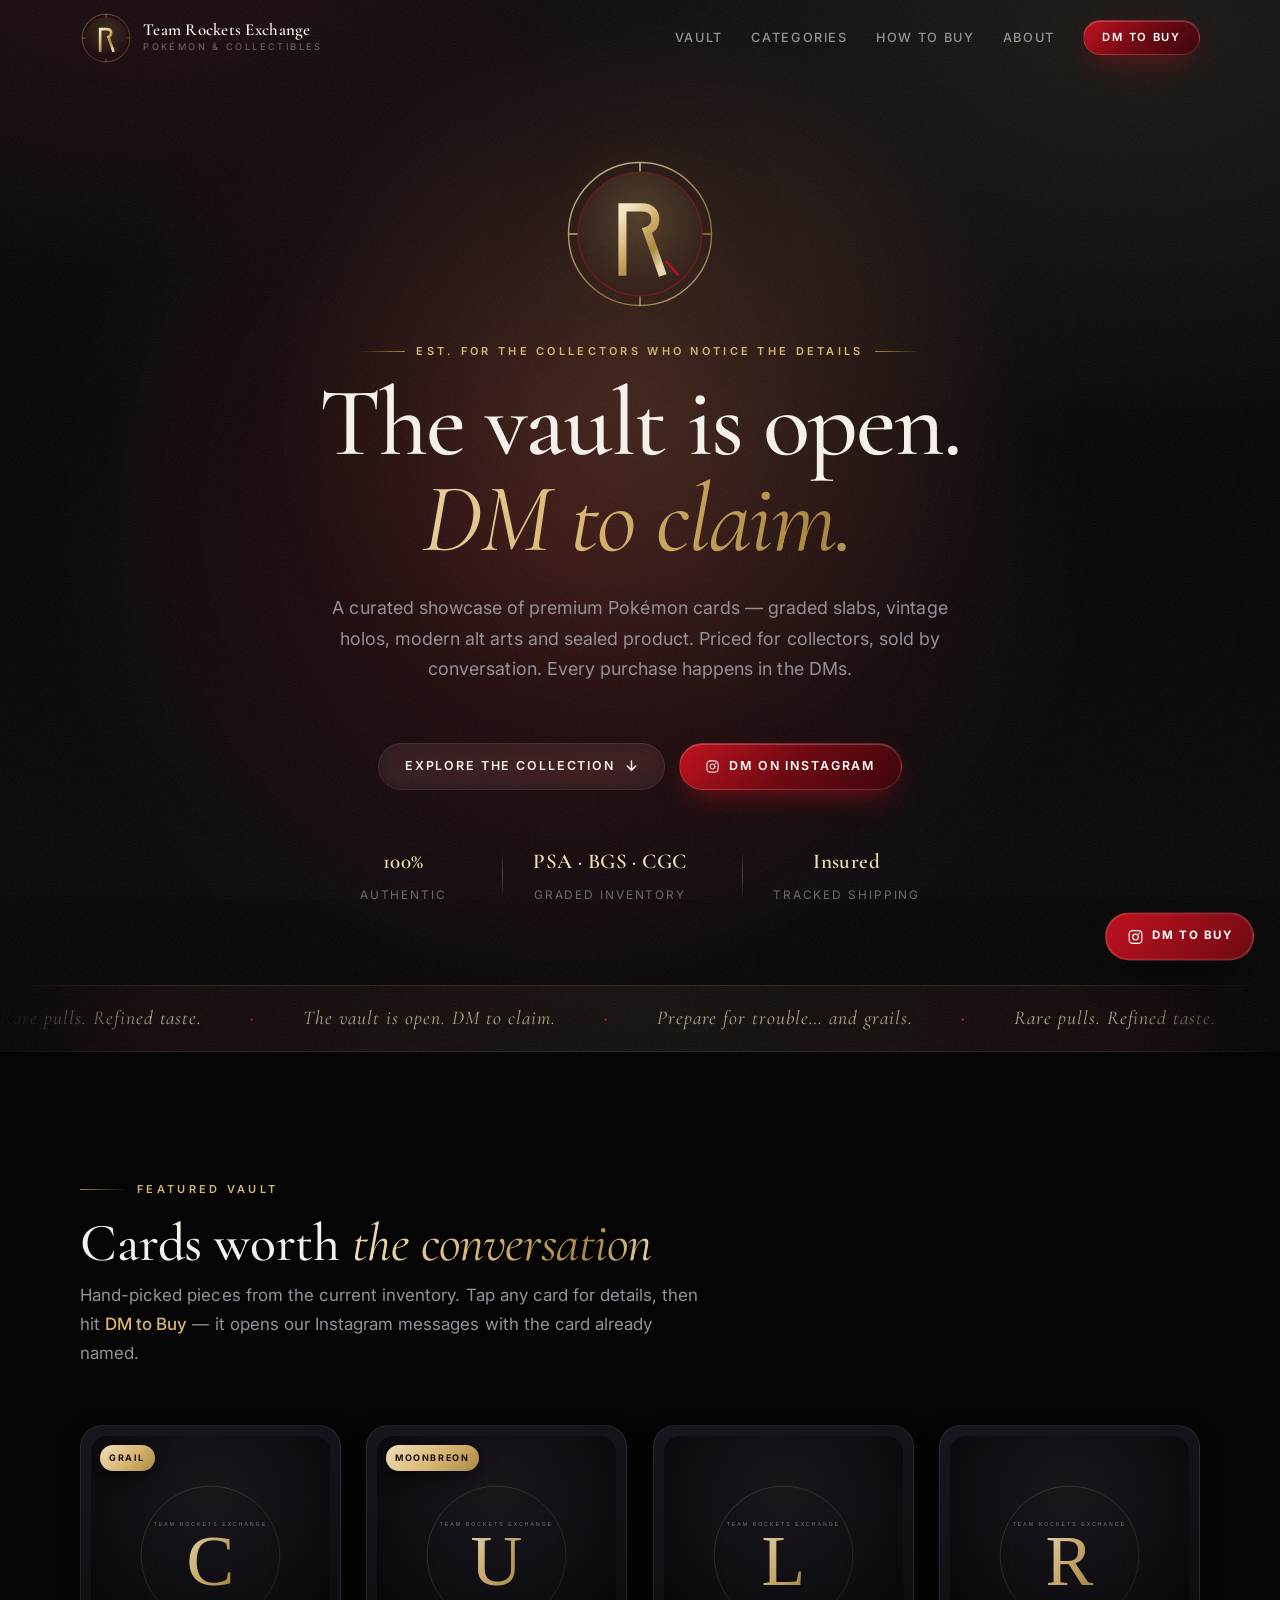
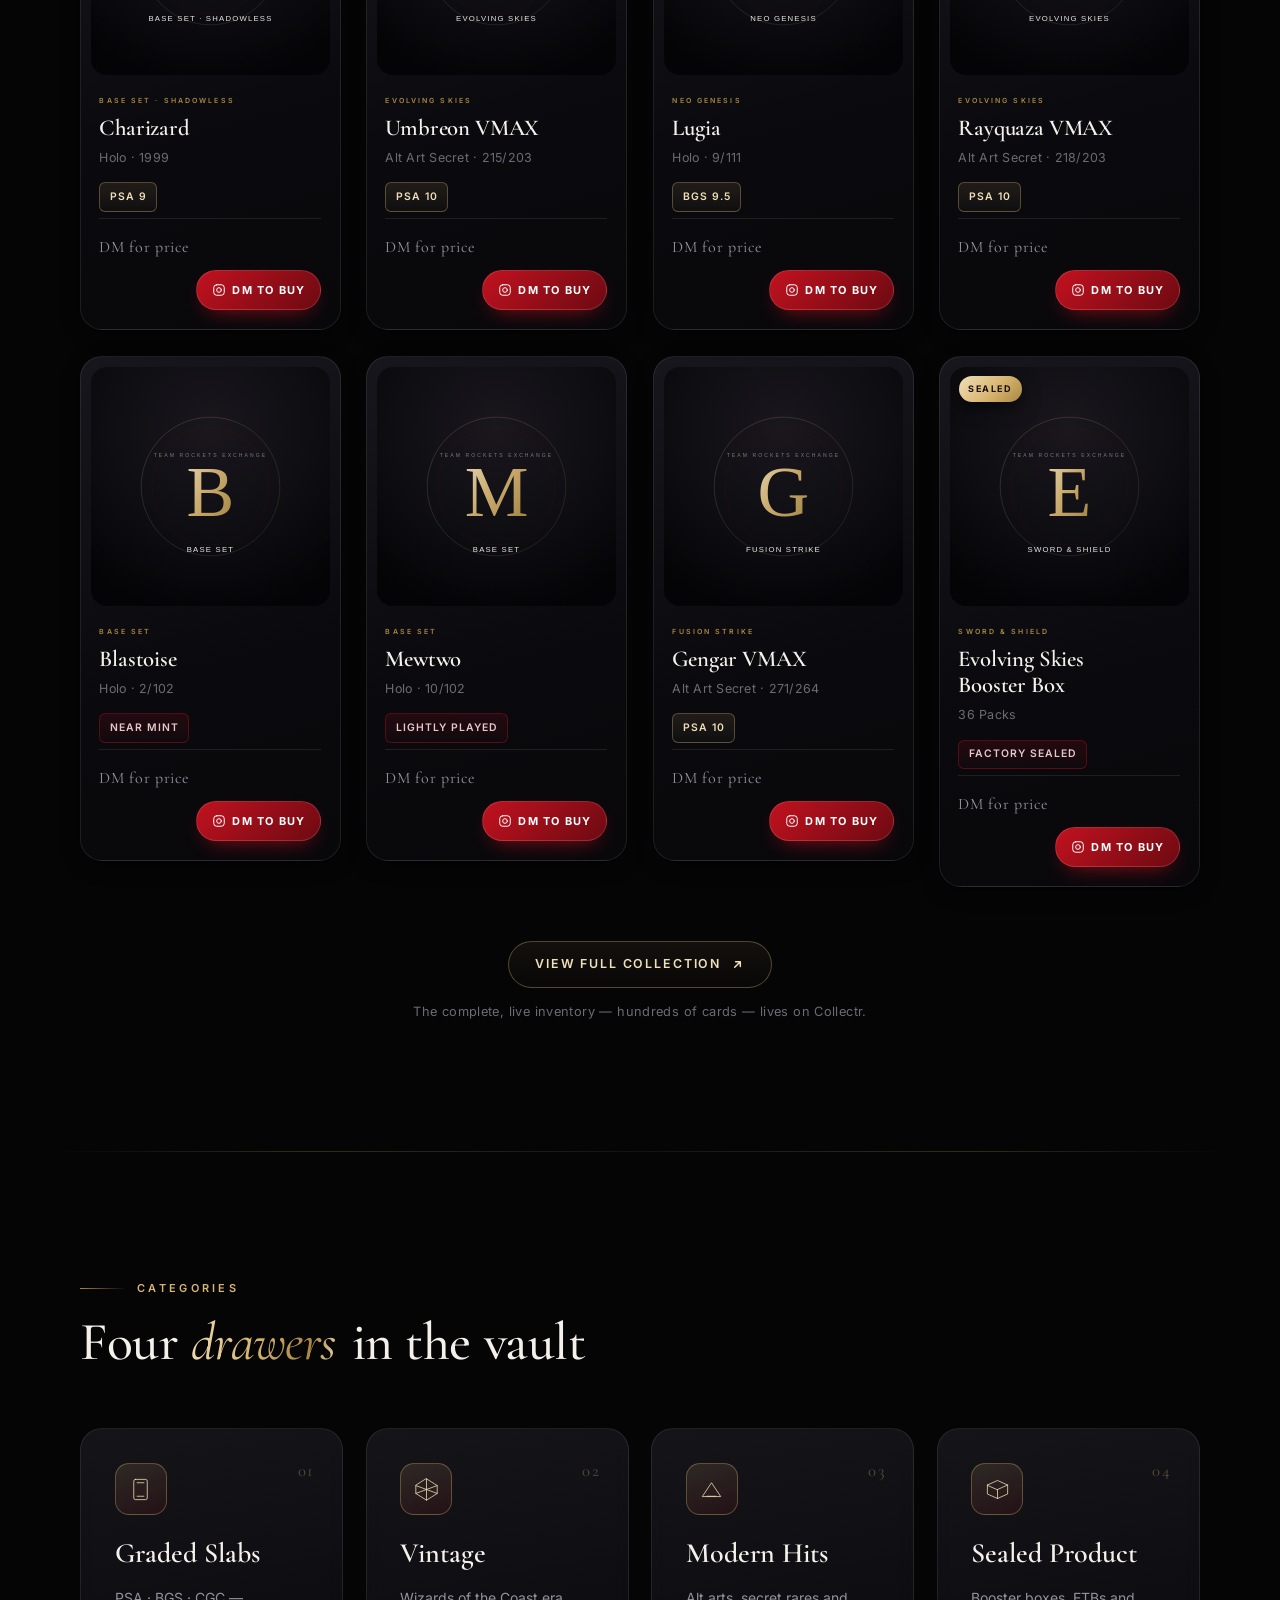
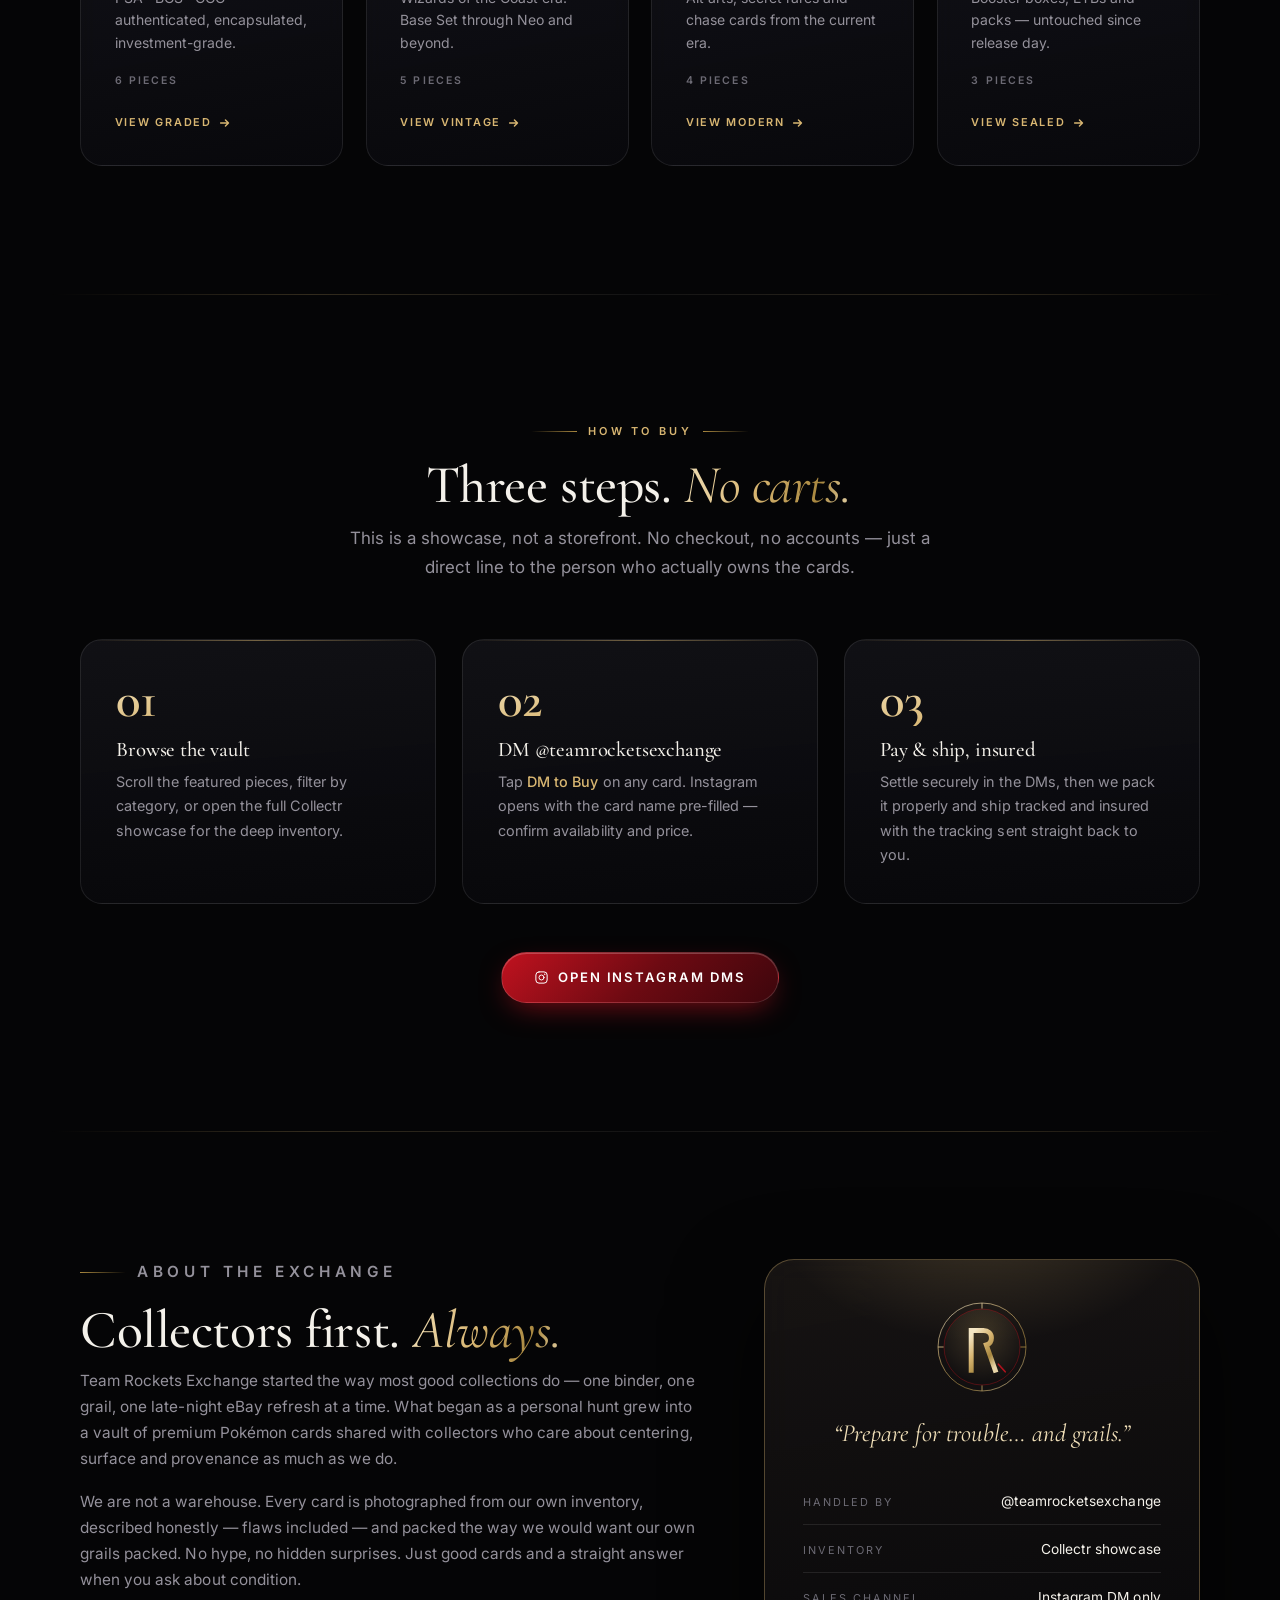
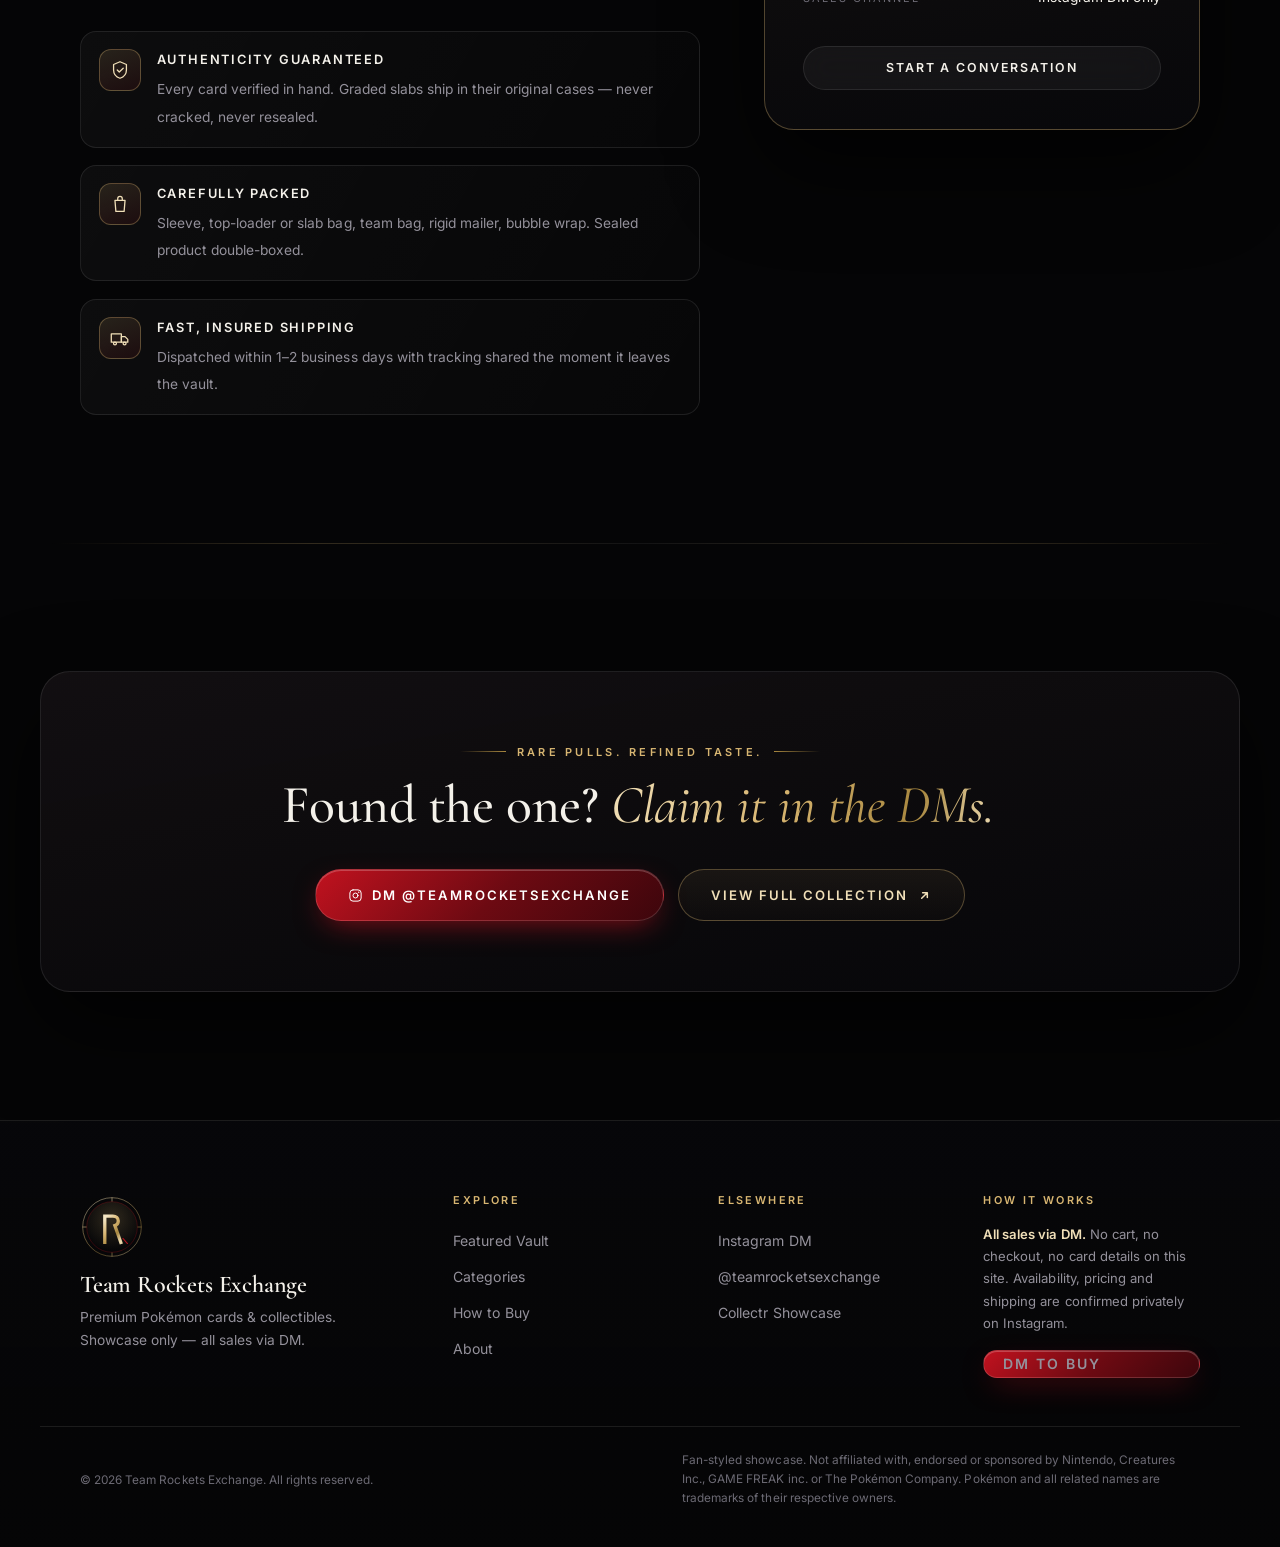
==== index.html @ 6b0faa78 "Team Rockets Exchange showcase site Modern-luxury, mobile-first showcase for a premium Pokemon card " ====
<!DOCTYPE html>
<html lang="en">
<head>
<meta charset="utf-8" />
<meta name="viewport" content="width=device-width, initial-scale=1" />
<title>Team Rockets Exchange — Rare pulls. Refined taste.</title>
<meta name="description" content="A curated vault of premium Pokémon cards and collectibles — graded slabs, vintage holos, modern alt arts and sealed product. Every purchase is made by DM on Instagram." />
<meta name="theme-color" content="#08080A" />
<meta name="color-scheme" content="dark" />

<!-- Social preview -->
<meta property="og:type" content="website" />
<meta property="og:title" content="Team Rockets Exchange — Rare pulls. Refined taste." />
<meta property="og:description" content="The vault is open. DM to claim. Premium Pokémon cards, graded slabs and sealed product." />
<meta property="og:image" content="assets/brand/monogram.svg" />
<meta name="twitter:card" content="summary_large_image" />

<link rel="icon" href="assets/brand/favicon.svg" type="image/svg+xml" />
<link rel="apple-touch-icon" href="assets/brand/monogram.svg" />

<!-- Type: Cormorant Garamond (display serif) + Inter (interface sans) -->
<link rel="preconnect" href="https://fonts.googleapis.com" />
<link rel="preconnect" href="https://fonts.gstatic.com" crossorigin />
<link rel="stylesheet" href="https://fonts.googleapis.com/css2?family=Cormorant+Garamond:ital,wght@0,400;0,500;0,600;1,400&family=Inter:wght@400;500;600&display=swap" />

<link rel="stylesheet" href="assets/css/style.css" />
</head>
<body>

<a class="skip-link" href="#vault">Skip to the collection</a>

<!-- ============================== HEADER ============================== -->
<header class="site-header" id="siteHeader" data-header>
  <div class="shell header-inner">
    <a class="brand" href="#top" aria-label="Team Rockets Exchange — home">
      <span class="brand-mark" data-monogram="52" aria-hidden="true"></span>
      <span class="brand-words">
        <span class="brand-name">Team Rockets Exchange</span>
        <span class="brand-sub">Pokémon &amp; Collectibles</span>
      </span>
    </a>

    <nav class="nav" id="primaryNav" aria-label="Primary">
      <a href="#vault">Vault</a>
      <a href="#categories">Categories</a>
      <a href="#how">How to Buy</a>
      <a href="#about">About</a>
      <a class="btn btn-primary btn-sm nav-cta" href="https://ig.me/m/teamrocketsexchange" target="_blank" rel="noopener">
        DM to Buy
      </a>
    </nav>

    <button class="nav-toggle" type="button" aria-expanded="false" aria-controls="primaryNav" aria-label="Open menu" data-nav-toggle>
      <span></span><span></span><span></span>
    </button>
  </div>
</header>

<main id="top">

  <!-- =============================== HERO =============================== -->
  <section class="hero" id="hero" aria-labelledby="heroTitle">
    <div class="hero-glow" aria-hidden="true"></div>
    <div class="hero-grain" aria-hidden="true"></div>

    <div class="shell hero-inner">
      <div class="hero-crest" data-monogram="150" data-reveal="up"></div>

      <p class="eyebrow" data-reveal="up" data-reveal-delay="60">
        <span class="eyebrow-line" aria-hidden="true"></span>
        Est. for the collectors who notice the details
        <span class="eyebrow-line" aria-hidden="true"></span>
      </p>

      <h1 class="hero-title" id="heroTitle" data-reveal="up" data-reveal-delay="120">
        The vault is open.
        <em>DM to claim.</em>
      </h1>

      <p class="hero-lede" data-reveal="up" data-reveal-delay="180">
        A curated showcase of premium Pokémon cards — graded slabs, vintage holos,
        modern alt arts and sealed product. Priced for collectors, sold by
        conversation. Every purchase happens in the DMs.
      </p>

      <div class="hero-actions" data-reveal="up" data-reveal-delay="240">
        <a class="btn btn-ghost" href="#vault">
          Explore the Collection
          <svg class="btn-ico" viewBox="0 0 16 16" aria-hidden="true"><path d="M8 2v10M3.5 7.5 8 12l4.5-4.5"/></svg>
        </a>
        <a class="btn btn-primary" href="https://ig.me/m/teamrocketsexchange" target="_blank" rel="noopener">
          <svg class="btn-ico" viewBox="0 0 24 24" aria-hidden="true"><rect x="3" y="3" width="18" height="18" rx="5"/><circle cx="12" cy="12" r="4"/><circle cx="17.2" cy="6.8" r="1.1" fill="currentColor" stroke="none"/></svg>
          DM on Instagram
        </a>
      </div>

      <ul class="hero-proof" data-reveal="up" data-reveal-delay="300">
        <li><strong>100%</strong> Authentic</li>
        <li><strong>PSA · BGS · CGC</strong> Graded inventory</li>
        <li><strong>Insured</strong> Tracked shipping</li>
      </ul>
    </div>

    <div class="hero-marquee" aria-hidden="true">
      <div class="marquee-track">
        <span>Rare pulls. Refined taste.</span><span class="dot">◆</span>
        <span>The vault is open. DM to claim.</span><span class="dot">◆</span>
        <span>Prepare for trouble… and grails.</span><span class="dot">◆</span>
        <span>Rare pulls. Refined taste.</span><span class="dot">◆</span>
        <span>The vault is open. DM to claim.</span><span class="dot">◆</span>
        <span>Prepare for trouble… and grails.</span><span class="dot">◆</span>
      </div>
    </div>
  </section>

  <!-- ============================ FEATURED VAULT ======================== -->
  <section class="section vault" id="vault" aria-labelledby="vaultTitle">
    <div class="shell">
      <header class="section-head" data-reveal="up">
        <p class="eyebrow"><span class="eyebrow-line" aria-hidden="true"></span>Featured Vault</p>
        <h2 class="section-title" id="vaultTitle">Cards worth <em>the conversation</em></h2>
        <p class="section-lede">
          Hand-picked pieces from the current inventory. Tap any card for details,
          then hit <span class="ink-gold">DM to Buy</span> — it opens our Instagram
          messages with the card already named.
        </p>
      </header>

      <!-- Category plate — only visible while filtering -->
      <div class="filter-bar" data-filter-bar hidden>
        <span class="filter-label">Showing</span>
        <strong class="filter-name" data-filter-name>All</strong>
        <button class="filter-clear" type="button" data-filter-clear>
          Show everything
          <svg viewBox="0 0 16 16" aria-hidden="true"><path d="M4 4l8 8M12 4l-8 8"/></svg>
        </button>
      </div>

      <div class="card-grid" data-grid aria-live="polite"></div>
      <p class="empty-note" data-empty hidden>Nothing in this drawer just yet — DM us, we may have it behind the counter.</p>

      <div class="vault-footer" data-reveal="up">
        <a class="btn btn-outline" href="https://app.getcollectr.com/showcase/profile/@teamrocketsexchange" target="_blank" rel="noopener">
          View Full Collection
          <svg class="btn-ico" viewBox="0 0 16 16" aria-hidden="true"><path d="M5 11 11 5M6 5h5v5"/></svg>
        </a>
        <p class="vault-footer-note">The complete, live inventory — hundreds of cards — lives on Collectr.</p>
      </div>
    </div>
  </section>

  <!-- ============================= CATEGORIES =========================== -->
  <section class="section categories" id="categories" aria-labelledby="catTitle">
    <div class="shell">
      <header class="section-head" data-reveal="up">
        <p class="eyebrow"><span class="eyebrow-line" aria-hidden="true"></span>Categories</p>
        <h2 class="section-title" id="catTitle">Four <em>drawers</em> in the vault</h2>
      </header>

      <div class="cat-grid">
        <button class="cat-card" type="button" data-category="graded" data-reveal="up">
          <span class="cat-index">01</span>
          <span class="cat-icon" aria-hidden="true">
            <svg viewBox="0 0 48 48"><rect x="12" y="6" width="24" height="36" rx="3"/><path d="M18 12h12M18 36h12"/></svg>
          </span>
          <span class="cat-name">Graded Slabs</span>
          <span class="cat-blurb">PSA · BGS · CGC — authenticated, encapsulated, investment-grade.</span>
          <span class="cat-count" data-count="graded"></span>
          <span class="cat-link">View graded <svg viewBox="0 0 16 16" aria-hidden="true"><path d="M3 8h9M8.5 4.5 12 8l-3.5 3.5"/></svg></span>
        </button>

        <button class="cat-card" type="button" data-category="vintage" data-reveal="up" data-reveal-delay="80">
          <span class="cat-index">02</span>
          <span class="cat-icon" aria-hidden="true">
            <svg viewBox="0 0 48 48"><path d="M24 5 43 17v14L24 43 5 31V17z"/><path d="M24 5v38M5 17l38 14M43 17 5 31"/></svg>
          </span>
          <span class="cat-name">Vintage</span>
          <span class="cat-blurb">Wizards of the Coast era. Base Set through Neo and beyond.</span>
          <span class="cat-count" data-count="vintage"></span>
          <span class="cat-link">View vintage <svg viewBox="0 0 16 16" aria-hidden="true"><path d="M3 8h9M8.5 4.5 12 8l-3.5 3.5"/></svg></span>
        </button>

        <button class="cat-card" type="button" data-category="modern" data-reveal="up" data-reveal-delay="160">
          <span class="cat-index">03</span>
          <span class="cat-icon" aria-hidden="true">
            <svg viewBox="0 0 48 48"><path d="M8 36 24 12l16 24z"/><path d="M16 36h16"/></svg>
          </span>
          <span class="cat-name">Modern Hits</span>
          <span class="cat-blurb">Alt arts, secret rares and chase cards from the current era.</span>
          <span class="cat-count" data-count="modern"></span>
          <span class="cat-link">View modern <svg viewBox="0 0 16 16" aria-hidden="true"><path d="M3 8h9M8.5 4.5 12 8l-3.5 3.5"/></svg></span>
        </button>

        <button class="cat-card" type="button" data-category="sealed" data-reveal="up" data-reveal-delay="240">
          <span class="cat-index">04</span>
          <span class="cat-icon" aria-hidden="true">
            <svg viewBox="0 0 48 48"><path d="M6 16 24 8l18 8-18 8z"/><path d="M6 16v16l18 8 18-8V16"/><path d="M24 24v16"/></svg>
          </span>
          <span class="cat-name">Sealed Product</span>
          <span class="cat-blurb">Booster boxes, ETBs and packs — untouched since release day.</span>
          <span class="cat-count" data-count="sealed"></span>
          <span class="cat-link">View sealed <svg viewBox="0 0 16 16" aria-hidden="true"><path d="M3 8h9M8.5 4.5 12 8l-3.5 3.5"/></svg></span>
        </button>
      </div>
    </div>
  </section>

  <!-- ============================= HOW TO BUY =========================== -->
  <section class="section how" id="how" aria-labelledby="howTitle">
    <div class="shell">
      <header class="section-head center" data-reveal="up">
        <p class="eyebrow eyebrow-center"><span class="eyebrow-line" aria-hidden="true"></span>How to Buy<span class="eyebrow-line" aria-hidden="true"></span></p>
        <h2 class="section-title" id="howTitle">Three steps. <em>No carts.</em></h2>
        <p class="section-lede">
          This is a showcase, not a storefront. No checkout, no accounts — just a
          direct line to the person who actually owns the cards.
        </p>
      </header>

      <ol class="steps">
        <li class="step" data-reveal="up">
          <span class="step-num">01</span>
          <h3 class="step-title">Browse the vault</h3>
          <p>Scroll the featured pieces, filter by category, or open the full Collectr showcase for the deep inventory.</p>
        </li>
        <li class="step" data-reveal="up" data-reveal-delay="100">
          <span class="step-num">02</span>
          <h3 class="step-title">DM @teamrocketsexchange</h3>
          <p>Tap <span class="ink-gold">DM to Buy</span> on any card. Instagram opens with the card name pre-filled — confirm availability and price.</p>
        </li>
        <li class="step" data-reveal="up" data-reveal-delay="200">
          <span class="step-num">03</span>
          <h3 class="step-title">Pay &amp; ship, insured</h3>
          <p>Settle securely in the DMs, then we pack it properly and ship tracked and insured with the tracking sent straight back to you.</p>
        </li>
      </ol>

      <div class="how-cta" data-reveal="up">
        <a class="btn btn-primary btn-lg" href="https://ig.me/m/teamrocketsexchange" target="_blank" rel="noopener">
          <svg class="btn-ico" viewBox="0 0 24 24" aria-hidden="true"><rect x="3" y="3" width="18" height="18" rx="5"/><circle cx="12" cy="12" r="4"/><circle cx="17.2" cy="6.8" r="1.1" fill="currentColor" stroke="none"/></svg>
          Open Instagram DMs
        </a>
      </div>
    </div>
  </section>

  <!-- =============================== ABOUT ============================== -->
  <section class="section about" id="about" aria-labelledby="aboutTitle">
    <div class="shell about-inner">
      <div class="about-copy" data-reveal="up">
        <p class="eyebrow"><span class="eyebrow-line" aria-hidden="true"></span>About the Exchange</p>
        <h2 class="section-title" id="aboutTitle">Collectors first. <em>Always.</em></h2>
        <p>
          Team Rockets Exchange started the way most good collections do — one
          binder, one grail, one late-night eBay refresh at a time. What began as a
          personal hunt grew into a vault of premium Pokémon cards shared with
          collectors who care about centering, surface and provenance as much as we do.
        </p>
        <p>
          We are not a warehouse. Every card is photographed from our own inventory,
          described honestly — flaws included — and packed the way we would want our
          own grails packed. No hype, no hidden surprises. Just good cards and a
          straight answer when you ask about condition.
        </p>

        <ul class="trust">
          <li>
            <span class="trust-ico" aria-hidden="true"><svg viewBox="0 0 24 24"><path d="M12 3l7 3v6c0 4.2-2.9 7.6-7 9-4.1-1.4-7-4.8-7-9V6z"/><path d="m9 12 2.2 2.2L15.5 10"/></svg></span>
            <div><strong>Authenticity guaranteed</strong><span>Every card verified in hand. Graded slabs ship in their original cases — never cracked, never resealed.</span></div>
          </li>
          <li>
            <span class="trust-ico" aria-hidden="true"><svg viewBox="0 0 24 24"><path d="M6.5 8h11l-1 12h-9z"/><path d="M9.5 8V6.2A2.5 2.5 0 0 1 12 3.7a2.5 2.5 0 0 1 2.5 2.5V8"/></svg></span>
            <div><strong>Carefully packed</strong><span>Sleeve, top-loader or slab bag, team bag, rigid mailer, bubble wrap. Sealed product double-boxed.</span></div>
          </li>
          <li>
            <span class="trust-ico" aria-hidden="true"><svg viewBox="0 0 24 24"><path d="M2.5 7.5h11v9h-11z"/><path d="M13.5 10.5h4l3 3v3h-7z"/><circle cx="6.5" cy="18" r="1.6"/><circle cx="17" cy="18" r="1.6"/></svg></span>
            <div><strong>Fast, insured shipping</strong><span>Dispatched within 1–2 business days with tracking shared the moment it leaves the vault.</span></div>
          </li>
        </ul>
      </div>

      <aside class="about-panel" data-reveal="up" data-reveal-delay="120">
        <div class="panel-glow" aria-hidden="true"></div>
        <div class="panel-mark" data-monogram="96" aria-hidden="true"></div>
        <p class="panel-quote">“Prepare for trouble… and grails.”</p>
        <dl class="panel-stats">
          <div><dt>Handled by</dt><dd>@teamrocketsexchange</dd></div>
          <div><dt>Inventory</dt><dd>Collectr showcase</dd></div>
          <div><dt>Sales channel</dt><dd>Instagram DM only</dd></div>
        </dl>
        <a class="btn btn-ghost btn-block" href="https://ig.me/m/teamrocketsexchange" target="_blank" rel="noopener">Start a conversation</a>
      </aside>
    </div>
  </section>

  <!-- ============================== CLOSING ============================= -->
  <section class="section closing" aria-labelledby="closingTitle">
    <div class="shell closing-inner" data-reveal="up">
      <div class="closing-glow" aria-hidden="true"></div>
      <p class="eyebrow eyebrow-center"><span class="eyebrow-line" aria-hidden="true"></span>Rare pulls. Refined taste.<span class="eyebrow-line" aria-hidden="true"></span></p>
      <h2 class="section-title" id="closingTitle">Found the one? <em>Claim it in the DMs.</em></h2>
      <div class="closing-actions">
        <a class="btn btn-primary btn-lg" href="https://ig.me/m/teamrocketsexchange" target="_blank" rel="noopener">
          <svg class="btn-ico" viewBox="0 0 24 24" aria-hidden="true"><rect x="3" y="3" width="18" height="18" rx="5"/><circle cx="12" cy="12" r="4"/><circle cx="17.2" cy="6.8" r="1.1" fill="currentColor" stroke="none"/></svg>
          DM @teamrocketsexchange
        </a>
        <a class="btn btn-outline btn-lg" href="https://app.getcollectr.com/showcase/profile/@teamrocketsexchange" target="_blank" rel="noopener">
          View Full Collection
          <svg class="btn-ico" viewBox="0 0 16 16" aria-hidden="true"><path d="M5 11 11 5M6 5h5v5"/></svg>
        </a>
      </div>
    </div>
  </section>

</main>

<!-- =============================== FOOTER ============================== -->
<footer class="site-footer" aria-labelledby="footerTitle">
  <div class="shell footer-inner">
    <div class="footer-brand">
      <span class="brand-mark" data-monogram="64" aria-hidden="true"></span>
      <h2 class="footer-title" id="footerTitle">Team Rockets Exchange</h2>
      <p class="footer-tag">Premium Pokémon cards &amp; collectibles.<br />Showcase only — all sales via DM.</p>
    </div>

    <nav class="footer-col" aria-label="Explore">
      <h3>Explore</h3>
      <a href="#vault">Featured Vault</a>
      <a href="#categories">Categories</a>
      <a href="#how">How to Buy</a>
      <a href="#about">About</a>
    </nav>

    <nav class="footer-col" aria-label="Elsewhere">
      <h3>Elsewhere</h3>
      <a href="https://ig.me/m/teamrocketsexchange" target="_blank" rel="noopener">Instagram DM</a>
      <a href="https://www.instagram.com/teamrocketsexchange/" target="_blank" rel="noopener">@teamrocketsexchange</a>
      <a href="https://app.getcollectr.com/showcase/profile/@teamrocketsexchange" target="_blank" rel="noopener">Collectr Showcase</a>
    </nav>

    <div class="footer-col footer-pay">
      <h3>How it works</h3>
      <p><strong>All sales via DM.</strong> No cart, no checkout, no card details on this site. Availability, pricing and shipping are confirmed privately on Instagram.</p>
      <a class="btn btn-primary btn-sm" href="https://ig.me/m/teamrocketsexchange" target="_blank" rel="noopener">DM to Buy</a>
    </div>
  </div>

  <div class="shell footer-bottom">
    <p>© <span data-year>2025</span> Team Rockets Exchange. All rights reserved.</p>
    <p class="disclaimer">
      Fan-styled showcase. Not affiliated with, endorsed or sponsored by Nintendo,
      Creatures Inc., GAME FREAK inc. or The Pokémon Company. Pokémon and all
      related names are trademarks of their respective owners.
    </p>
  </div>
</footer>

<!-- Floating DM button (mobile-first convenience) -->
<a class="fab" href="https://ig.me/m/teamrocketsexchange" target="_blank" rel="noopener" aria-label="DM Team Rockets Exchange on Instagram">
  <svg viewBox="0 0 24 24" aria-hidden="true"><rect x="3" y="3" width="18" height="18" rx="5"/><circle cx="12" cy="12" r="4"/><circle cx="17.2" cy="6.8" r="1.1" fill="currentColor" stroke="none"/></svg>
  <span>DM to Buy</span>
</a>

<!-- ============================ CARD LIGHTBOX ========================= -->
<div class="lightbox" data-lightbox hidden>
  <div class="lightbox-scrim" data-lightbox-close tabindex="-1"></div>
  <div class="lightbox-panel" role="dialog" aria-modal="true" aria-labelledby="lbName">
    <button class="lightbox-close" type="button" data-lightbox-close aria-label="Close">
      <svg viewBox="0 0 16 16" aria-hidden="true"><path d="M4 4l8 8M12 4l-8 8"/></svg>
    </button>
    <div class="lightbox-media">
      <div class="card-frame" data-lb-frame>
        <img data-lb-img alt="" width="900" height="900" />
        <span class="holo" aria-hidden="true"></span>
        <span class="spot" aria-hidden="true"></span>
        <span class="badge" data-lb-badge hidden></span>
        <span class="sold-sash" data-lb-sold hidden>Sold</span>
      </div>
    </div>
    <div class="lightbox-body">
      <p class="card-set" data-lb-set></p>
      <h3 class="lightbox-name" id="lbName" data-lb-name></h3>
      <p class="card-meta" data-lb-meta></p>
      <dl class="lightbox-specs">
        <div data-lb-grade-row hidden><dt>Grade</dt><dd data-lb-grade></dd></div>
        <div data-lb-cond-row hidden><dt>Condition</dt><dd data-lb-cond></dd></div>
        <div><dt>Availability</dt><dd data-lb-avail></dd></div>
        <div><dt>Price</dt><dd class="ink-gold" data-lb-price></dd></div>
      </dl>
      <div class="lightbox-actions">
        <a class="btn btn-primary btn-block" data-lb-dm href="https://ig.me/m/teamrocketsexchange" target="_blank" rel="noopener">
          <svg class="btn-ico" viewBox="0 0 24 24" aria-hidden="true"><rect x="3" y="3" width="18" height="18" rx="5"/><circle cx="12" cy="12" r="4"/><circle cx="17.2" cy="6.8" r="1.1" fill="currentColor" stroke="none"/></svg>
          DM to Buy
        </a>
        <a class="btn btn-ghost btn-block" href="https://app.getcollectr.com/showcase/profile/@teamrocketsexchange" target="_blank" rel="noopener">See it on Collectr</a>
      </div>
      <p class="lightbox-note">Questions about condition, centering or extra photos? Ask in the DM — we answer with real photos.</p>
    </div>
  </div>
</div>

<script src="data/products.js"></script>
<script src="data/photo-manifest.js"></script>
<script src="assets/js/main.js" defer></script>
</body>
</html>
---- assets/css/style.css ----
/* ============================================================================
   TEAM ROCKETS EXCHANGE — modern luxury theme
   ----------------------------------------------------------------------------
   1. Tokens        5. Hero          9.  How to Buy
   2. Base / reset  6. Buttons       10. About
   3. Layout        7. Featured Vault 11. Closing / Footer
   4. Header / Nav  8. Categories    12. Lightbox / FAB / Motion
   ========================================================================== */

/* ------------------------------- 1. TOKENS ------------------------------ */
:root {
  /* Surfaces */
  --black:        #050506;
  --ink:          #08080a;
  --charcoal:     #0e0e12;
  --charcoal-2:   #14141a;
  --charcoal-3:   #1b1b22;

  /* Accents */
  --crimson:      #c1121f;
  --crimson-lit:  #e01b2b;
  --crimson-deep: #6d0a12;
  --gold:         #d8b672;
  --champagne:    #f0dfb8;
  --gold-deep:    #a8873f;

  /* Type */
  --cream:        #f4f1ea;
  --text:         #d9d6cf;
  --muted:        #94919b;
  --faint:        #6c6a74;

  --line:         rgba(255, 255, 255, .09);
  --line-gold:    rgba(216, 182, 114, .34);
  --line-crimson: rgba(193, 18, 31, .38);

  /* Glass */
  --glass:        rgba(20, 20, 26, .58);
  --glass-2:      rgba(255, 255, 255, .045);

  /* Shadows */
  --sh-sm:  0 1px 2px rgba(0,0,0,.5), 0 6px 18px rgba(0,0,0,.35);
  --sh-md:  0 18px 44px rgba(0,0,0,.55);
  --sh-lg:  0 36px 90px rgba(0,0,0,.7);
  --sh-gold:0 26px 70px -28px rgba(216,182,114,.55);
  --sh-red: 0 26px 70px -30px rgba(193,18,31,.6);

  /* Type */
  --display: "Cormorant Garamond", "Playfair Display", "Didot", "Times New Roman", serif;
  --sans: "Inter", "Manrope", -apple-system, BlinkMacSystemFont, "Segoe UI", Roboto, Helvetica, Arial, sans-serif;

  /* Rhythm */
  --shell: 1200px;
  --gutter: clamp(1.15rem, 4vw, 2.5rem);
  --section-y: clamp(4.5rem, 10vw, 8.5rem);
  --r-sm: 10px;
  --r-md: 16px;
  --r-lg: 22px;
  --r-xl: 30px;

  --ease: cubic-bezier(.22, .61, .36, 1);
  --ease-out: cubic-bezier(.16, 1, .3, 1);
  --header-h: 76px;
}

/* ----------------------------- 2. BASE / RESET -------------------------- */
*, *::before, *::after { box-sizing: border-box; }

html {
  -webkit-text-size-adjust: 100%;
  scroll-behavior: smooth;
  scroll-padding-top: calc(var(--header-h) + 14px);
}

body {
  margin: 0;
  background: var(--black);
  color: var(--text);
  font-family: var(--sans);
  font-size: 1rem;
  line-height: 1.7;
  font-weight: 400;
  letter-spacing: .002em;
  -webkit-font-smoothing: antialiased;
  text-rendering: optimizeLegibility;
  overflow-x: hidden;
}

/* Ambient depth: two faint auras so the black never reads flat */
body::before {
  content: "";
  position: fixed;
  inset: 0;
  z-index: -1;
  pointer-events: none;
  background:
    radial-gradient(760px 520px at 12% -6%, rgba(193,18,31,.13), transparent 62%),
    radial-gradient(920px 620px at 88% 4%, rgba(216,182,114,.085), transparent 66%),
    linear-gradient(180deg, #08080a 0%, #050506 46%, #070709 100%);
}

img { max-width: 100%; display: block; }
svg { display: block; }

h1, h2, h3, h4 {
  font-family: var(--display);
  font-weight: 500;
  color: var(--cream);
  line-height: 1.08;
  letter-spacing: -.008em;
  margin: 0;
  text-wrap: balance;
}

h1 em, h2 em, h3 em, .section-title em, .hero-title em {
  font-style: italic;
  font-weight: 400;
  background: linear-gradient(103deg, var(--champagne) 0%, var(--gold) 42%, var(--gold-deep) 78%, var(--champagne) 100%);
  -webkit-background-clip: text;
  background-clip: text;
  color: transparent;
  padding-inline-end: .06em;
}

p { margin: 0 0 1.05em; }
p:last-child { margin-bottom: 0; }

a { color: inherit; text-decoration: none; }

button { font: inherit; color: inherit; background: none; border: 0; cursor: pointer; }

::selection { background: rgba(193,18,31,.75); color: #fff; }

:focus-visible {
  outline: 2px solid var(--gold);
  outline-offset: 3px;
  border-radius: 4px;
}

.skip-link {
  position: absolute;
  left: 50%; top: -100px;
  transform: translateX(-50%);
  z-index: 200;
  padding: .8rem 1.3rem;
  background: var(--crimson);
  color: #fff;
  border-radius: 0 0 var(--r-sm) var(--r-sm);
  font-size: .85rem;
  letter-spacing: .06em;
  text-transform: uppercase;
  transition: top .25s var(--ease);
}
.skip-link:focus { top: 0; }

.ink-gold { color: var(--gold); font-weight: 500; }
.sr-only {
  position: absolute; width: 1px; height: 1px; padding: 0; margin: -1px;
  overflow: hidden; clip: rect(0 0 0 0); white-space: nowrap; border: 0;
}

/* ------------------------------- 3. LAYOUT ------------------------------ */
.shell {
  width: 100%;
  max-width: var(--shell);
  margin-inline: auto;
  padding-inline: var(--gutter);
}

.section {
  position: relative;
  padding-block: var(--section-y);
}

.section + .section::before {
  content: "";
  position: absolute;
  top: 0; left: 50%;
  transform: translateX(-50%);
  width: min(100%, 1180px);
  height: 1px;
  background: linear-gradient(90deg, transparent, rgba(216,182,114,.22) 22%, rgba(255,255,255,.06) 50%, rgba(216,182,114,.22) 78%, transparent);
}

.section-head {
  max-width: 62ch;
  margin-bottom: clamp(2.2rem, 5vw, 3.6rem);
}
.section-head.center {
  margin-inline: auto;
  text-align: center;
}

.section-title {
  font-size: clamp(2rem, 5.2vw, 3.35rem);
  margin-bottom: .6rem;
}

.section-lede {
  color: var(--muted);
  font-size: clamp(.96rem, 1.4vw, 1.06rem);
  max-width: 58ch;
}
.section-head.center .section-lede { margin-inline: auto; }

/* Eyebrow / kicker */
.eyebrow {
  display: flex;
  align-items: center;
  gap: .7rem;
  margin: 0 0 .95rem;
  font-size: .685rem;
  font-weight: 600;
  letter-spacing: .3em;
  text-transform: uppercase;
  color: var(--gold);
}
.eyebrow-center { justify-content: center; }
.eyebrow-line {
  flex: 0 0 auto;
  width: clamp(18px, 4vw, 46px);
  height: 1px;
  background: linear-gradient(90deg, transparent, var(--gold-deep));
}
.eyebrow-line:last-child { background: linear-gradient(90deg, var(--gold-deep), transparent); }

/* --------------------------- 4. HEADER / NAV ---------------------------- */
.site-header {
  position: fixed;
  inset: 0 0 auto;
  z-index: 100;
  height: var(--header-h);
  display: flex;
  align-items: center;
  transition: background .4s var(--ease), backdrop-filter .4s var(--ease), border-color .4s var(--ease), height .4s var(--ease);
  border-bottom: 1px solid transparent;
}
.site-header.is-stuck {
  height: 64px;
  background: rgba(6,6,8,.72);
  backdrop-filter: blur(18px) saturate(140%);
  -webkit-backdrop-filter: blur(18px) saturate(140%);
  border-bottom-color: var(--line);
  box-shadow: 0 12px 40px rgba(0,0,0,.5);
}
.header-inner {
  display: flex;
  align-items: center;
  justify-content: space-between;
  gap: 1rem;
  width: 100%;
}

.brand {
  display: flex;
  align-items: center;
  gap: .7rem;
  min-width: 0;
}
.brand-mark { flex: 0 0 auto; display: grid; place-items: center; }
.brand-mark svg { width: 100%; height: auto; }
.brand-words { display: flex; flex-direction: column; min-width: 0; }
.brand-name {
  font-family: var(--display);
  font-size: 1.06rem;
  font-weight: 600;
  color: var(--cream);
  letter-spacing: .015em;
  line-height: 1.15;
  white-space: nowrap;
}
.brand-sub {
  font-size: .575rem;
  letter-spacing: .26em;
  text-transform: uppercase;
  color: var(--faint);
  white-space: nowrap;
}

.nav {
  display: flex;
  align-items: center;
  gap: clamp(.9rem, 2.2vw, 1.9rem);
}
.nav > a:not(.btn) {
  position: relative;
  font-size: .795rem;
  font-weight: 500;
  letter-spacing: .13em;
  text-transform: uppercase;
  color: var(--muted);
  padding-block: .4rem;
  transition: color .3s var(--ease);
}
.nav > a:not(.btn)::after {
  content: "";
  position: absolute;
  left: 0; right: 0; bottom: 0;
  height: 1px;
  background: linear-gradient(90deg, var(--gold-deep), var(--champagne));
  transform: scaleX(0);
  transform-origin: left;
  transition: transform .38s var(--ease-out);
}
.nav > a:not(.btn):hover { color: var(--cream); }
.nav > a:not(.btn):hover::after { transform: scaleX(1); }
.nav-cta { white-space: nowrap; }

.nav-toggle {
  display: none;
  width: 44px; height: 44px;
  border: 1px solid var(--line);
  border-radius: 50%;
  padding: 0;
  place-items: center;
  gap: 5px;
  align-content: center;
}
.nav-toggle span {
  display: block;
  width: 17px; height: 1.5px;
  background: var(--cream);
  border-radius: 2px;
  transition: transform .35s var(--ease), opacity .25s var(--ease);
}
.nav-toggle[aria-expanded="true"] span:nth-child(1) { transform: translateY(6.5px) rotate(45deg); }
.nav-toggle[aria-expanded="true"] span:nth-child(2) { opacity: 0; }
.nav-toggle[aria-expanded="true"] span:nth-child(3) { transform: translateY(-6.5px) rotate(-45deg); }

@media (max-width: 880px) {
  .nav-toggle { display: grid; }
  .nav {
    position: fixed;
    inset: var(--header-h) 0 auto;
    flex-direction: column;
    align-items: stretch;
    gap: 0;
    padding: 1.1rem var(--gutter) 1.6rem;
    background: rgba(6,6,8,.94);
    backdrop-filter: blur(22px);
    -webkit-backdrop-filter: blur(22px);
    border-bottom: 1px solid var(--line);
    box-shadow: var(--sh-lg);
    transform: translateY(-12px);
    opacity: 0;
    visibility: hidden;
    transition: opacity .3s var(--ease), transform .35s var(--ease-out), visibility .3s;
  }
  .nav.is-open { opacity: 1; visibility: visible; transform: translateY(0); }
  .nav > a:not(.btn) {
    padding: 1rem 0;
    font-size: .95rem;
    letter-spacing: .1em;
    border-bottom: 1px solid var(--line);
  }
  .nav > a:not(.btn)::after { display: none; }
  .nav-cta { margin-top: 1.2rem; justify-content: center; }
  .brand-sub { display: none; }
}

/* -------------------------------- 5. HERO ------------------------------- */
.hero {
  position: relative;
  min-height: min(100svh, 940px);
  display: flex;
  flex-direction: column;
  justify-content: center;
  padding-top: calc(var(--header-h) + clamp(2.5rem, 7vw, 5rem));
  padding-bottom: 0;
  overflow: hidden;
  isolation: isolate;
}

.hero-glow {
  position: absolute;
  z-index: -2;
  left: 50%; top: 42%;
  width: min(1200px, 130vw);
  aspect-ratio: 1;
  transform: translate(-50%, -50%);
  background:
    radial-gradient(circle at 50% 46%, rgba(216,182,114,.16), transparent 42%),
    radial-gradient(circle at 44% 56%, rgba(193,18,31,.2), transparent 55%);
  filter: blur(14px);
  animation: breathe 11s var(--ease) infinite;
}
@keyframes breathe {
  0%, 100% { opacity: .82; transform: translate(-50%, -50%) scale(1); }
  50%      { opacity: 1;   transform: translate(-50%, -50%) scale(1.055); }
}

/* Fine film grain — luxury print feel */
.hero-grain {
  position: absolute;
  inset: 0;
  z-index: -1;
  opacity: .32;
  mix-blend-mode: overlay;
  pointer-events: none;
  background-image: url("data:image/svg+xml,%3Csvg xmlns='http://www.w3.org/2000/svg' width='160' height='160'%3E%3Cfilter id='n'%3E%3CfeTurbulence type='fractalNoise' baseFrequency='.85' numOctaves='3' stitchTiles='stitch'/%3E%3CfeColorMatrix type='saturate' values='0'/%3E%3C/filter%3E%3Crect width='160' height='160' filter='url(%23n)' opacity='.26'/%3E%3C/svg%3E");
}

.hero-inner {
  display: flex;
  flex-direction: column;
  align-items: center;
  text-align: center;
  gap: 0;
  padding-bottom: clamp(3rem, 8vw, 5rem);
}

.hero-crest {
  width: clamp(104px, 17vw, 156px);
  margin-bottom: clamp(1.2rem, 3vw, 1.9rem);
  filter: drop-shadow(0 22px 44px rgba(0,0,0,.6)) drop-shadow(0 0 30px rgba(216,182,114,.22));
  animation: crestIn 1.5s var(--ease-out) both;
}
.hero-crest svg { width: 100%; height: auto; }
@keyframes crestIn {
  from { opacity: 0; transform: scale(.9) translateY(16px); filter: blur(6px); }
  to   { opacity: 1; transform: none; }
}

.hero-title {
  font-size: clamp(2.55rem, 8.6vw, 6.1rem);
  line-height: .98;
  font-weight: 500;
  letter-spacing: -.02em;
  max-width: 20ch;
}
.hero-title em { display: block; }

.hero-lede {
  margin-top: clamp(1.1rem, 2.6vw, 1.6rem);
  max-width: 58ch;
  color: var(--muted);
  font-size: clamp(1rem, 1.6vw, 1.12rem);
}

.hero-actions {
  display: flex;
  flex-wrap: wrap;
  justify-content: center;
  gap: .85rem;
  margin-top: clamp(1.8rem, 4vw, 2.5rem);
}

.hero-proof {
  list-style: none;
  display: flex;
  flex-wrap: wrap;
  justify-content: center;
  gap: clamp(1rem, 4vw, 2.6rem);
  margin: clamp(2.4rem, 6vw, 3.4rem) 0 0;
  padding: 0;
  font-size: .74rem;
  letter-spacing: .16em;
  text-transform: uppercase;
  color: var(--faint);
}
.hero-proof li {
  display: flex;
  flex-direction: column;
  align-items: center;
  gap: .3rem;
  padding-inline: clamp(.6rem, 2vw, 1.4rem);
  position: relative;
}
.hero-proof li + li::before {
  content: "";
  position: absolute;
  left: calc(-.5rem - 1px); top: 12%;
  width: 1px; height: 76%;
  background: linear-gradient(180deg, transparent, var(--line-gold), transparent);
}
.hero-proof strong {
  font-family: var(--display);
  font-size: 1.32rem;
  font-weight: 600;
  letter-spacing: .02em;
  color: var(--champagne);
  text-transform: none;
}

/* Tagline marquee */
.hero-marquee {
  position: relative;
  margin-top: auto;
  padding-block: 1rem;
  border-top: 1px solid var(--line);
  border-bottom: 1px solid var(--line);
  background: linear-gradient(90deg, rgba(193,18,31,.07), rgba(216,182,114,.06), rgba(193,18,31,.07));
  overflow: hidden;
  -webkit-mask-image: linear-gradient(90deg, transparent, #000 12%, #000 88%, transparent);
  mask-image: linear-gradient(90deg, transparent, #000 12%, #000 88%, transparent);
}
.marquee-track {
  display: flex;
  align-items: center;
  gap: clamp(1.4rem, 4vw, 3rem);
  width: max-content;
  animation: marquee 42s linear infinite;
  font-family: var(--display);
  font-size: clamp(.95rem, 1.9vw, 1.22rem);
  font-style: italic;
  letter-spacing: .05em;
  color: rgba(240,223,184,.72);
  white-space: nowrap;
}
.marquee-track .dot { color: var(--crimson-lit); font-size: .6em; font-style: normal; }
@keyframes marquee { to { transform: translateX(-50%); } }
.hero-marquee:hover .marquee-track { animation-play-state: paused; }

/* ------------------------------- 6. BUTTONS ----------------------------- */
.btn {
  --btn-bg: transparent;
  position: relative;
  display: inline-flex;
  align-items: center;
  justify-content: center;
  gap: .55rem;
  padding: .92rem 1.6rem;
  border-radius: 999px;
  font-family: var(--sans);
  font-size: .775rem;
  font-weight: 600;
  letter-spacing: .15em;
  text-transform: uppercase;
  line-height: 1;
  border: 1px solid transparent;
  background: var(--btn-bg);
  color: var(--cream);
  cursor: pointer;
  overflow: hidden;
  isolation: isolate;
  white-space: nowrap;
  transition: transform .32s var(--ease-out), box-shadow .35s var(--ease), border-color .35s var(--ease), color .3s var(--ease), background-color .35s var(--ease);
  -webkit-tap-highlight-color: transparent;
}
.btn-ico { width: 15px; height: 15px; flex: 0 0 auto; fill: none; stroke: currentColor; stroke-width: 1.6; stroke-linecap: round; stroke-linejoin: round; }
.btn-sm { padding: .68rem 1.15rem; font-size: .7rem; }
.btn-lg { padding: 1.08rem 2rem; font-size: .82rem; }
.btn-block { width: 100%; }

/* shimmer sweep */
.btn::after {
  content: "";
  position: absolute;
  inset: 0;
  z-index: -1;
  background: linear-gradient(105deg, transparent 25%, rgba(255,255,255,.45) 48%, transparent 70%);
  transform: translateX(-130%);
  transition: transform .8s var(--ease-out);
}
.btn:hover::after { transform: translateX(130%); }
.btn:active { transform: translateY(1px) scale(.99); }

.btn-primary {
  background: linear-gradient(135deg, var(--crimson) 0%, var(--crimson-deep) 52%, #3d060c 100%);
  border-color: rgba(255,255,255,.14);
  color: #fff;
  box-shadow: 0 10px 30px -10px rgba(193,18,31,.75), inset 0 1px 0 rgba(255,255,255,.22);
}
.btn-primary:hover {
  transform: translateY(-2px);
  box-shadow: 0 20px 46px -14px rgba(193,18,31,.9), inset 0 1px 0 rgba(255,255,255,.28);
}

.btn-ghost {
  background: var(--glass-2);
  border-color: var(--line);
  color: var(--cream);
  backdrop-filter: blur(12px);
  -webkit-backdrop-filter: blur(12px);
}
.btn-ghost:hover {
  border-color: var(--line-gold);
  color: #fff;
  transform: translateY(-2px);
  box-shadow: var(--sh-gold);
}

.btn-outline {
  border-color: var(--line-gold);
  color: var(--champagne);
  background: linear-gradient(180deg, rgba(216,182,114,.07), rgba(216,182,114,.02));
}
.btn-outline:hover {
  transform: translateY(-2px);
  color: #fff;
  border-color: var(--gold);
  box-shadow: var(--sh-gold);
}

/* ---------------------------- 7. FEATURED VAULT ------------------------- */
/* NOTE: keep the track minimum comfortably under (available - gaps) / columns,
   or sub-pixel rounding silently drops a whole column. Do not put min()/max()
   in minmax()'s minimum — it defeats auto-fit's track sizing. */
.card-grid {
  display: grid;
  grid-template-columns: repeat(auto-fit, minmax(246px, 1fr));
  gap: clamp(1rem, 2vw, 1.7rem);
  align-items: start;
}
@media (max-width: 620px) {
  .card-grid { grid-template-columns: 1fr; }
}

.card {
  position: relative;
  display: flex;
  flex-direction: column;
  border-radius: var(--r-lg);
  background: linear-gradient(165deg, rgba(24,24,31,.92) 0%, rgba(11,11,15,.95) 58%, rgba(8,8,11,.98) 100%);
  border: 1px solid var(--line);
  box-shadow: var(--sh-sm);
  overflow: hidden;
  transform-style: preserve-3d;
  transition: transform .5s var(--ease-out), box-shadow .5s var(--ease), border-color .5s var(--ease);
  will-change: transform;
}
.card:hover, .card:focus-within {
  border-color: var(--line-gold);
  box-shadow: var(--sh-md), var(--sh-gold);
}
/* crimson aura bleeding up from the base */
.card::after {
  content: "";
  position: absolute;
  z-index: -1;
  left: 50%; bottom: -1px;
  width: 78%; height: 120px;
  transform: translateX(-50%);
  background: radial-gradient(60% 100% at 50% 100%, rgba(193,18,31,.5), transparent 72%);
  opacity: 0;
  transition: opacity .5s var(--ease);
  pointer-events: none;
}
.card:hover::after { opacity: .85; }

.card-media {
  position: relative;
  aspect-ratio: 1 / 1;
  margin: .62rem .62rem 0;
  border-radius: var(--r-md);
  overflow: hidden;
  background:
    radial-gradient(120% 90% at 50% 8%, rgba(255,255,255,.05), transparent 60%),
    linear-gradient(180deg, #15151b, #0a0a0e);
  transform: translateZ(28px);
}
.card-media img {
  width: 100%; height: 100%;
  object-fit: cover;
  transition: transform .75s var(--ease-out), filter .6s var(--ease);
  filter: saturate(.96) contrast(1.03);
}
.card:hover .card-media img { transform: scale(1.055); filter: saturate(1.06) contrast(1.05); }

/* soft spotlight behind the card art */
.spot {
  position: absolute;
  inset: -30%;
  pointer-events: none;
  opacity: 0;
  transition: opacity .55s var(--ease);
  background: radial-gradient(circle at var(--mx, 50%) var(--my, 40%), rgba(255,246,222,.3), rgba(216,182,114,.13) 30%, transparent 62%);
  mix-blend-mode: screen;
}
.card:hover .spot, .card:focus-within .spot { opacity: 1; }

/* holo shimmer on hover */
.holo {
  position: absolute;
  inset: 0;
  pointer-events: none;
  opacity: 0;
  mix-blend-mode: color-dodge;
  transition: opacity .5s var(--ease), background-position .1s linear;
  background:
    linear-gradient(112deg,
      transparent 18%,
      rgba(255, 90, 120, .34) 30%,
      rgba(255, 226, 150, .42) 42%,
      rgba(120, 255, 214, .3) 53%,
      rgba(150, 170, 255, .34) 64%,
      transparent 80%),
    linear-gradient(60deg, transparent 30%, rgba(255,255,255,.22) 50%, transparent 70%);
  background-size: 260% 260%, 200% 200%;
  background-position: var(--hx, 0%) var(--hy, 0%), 0 0;
  -webkit-mask-image: linear-gradient(180deg, #000 55%, rgba(0,0,0,.25));
  mask-image: linear-gradient(180deg, #000 55%, rgba(0,0,0,.25));
}
.card:hover .holo { opacity: .5; }

/* Badges */
.badge {
  position: absolute;
  z-index: 3;
  top: .55rem; left: .55rem;
  padding: .34rem .6rem;
  font-size: .565rem;
  font-weight: 700;
  letter-spacing: .17em;
  text-transform: uppercase;
  color: #1a0d0d;
  background: linear-gradient(135deg, var(--champagne), var(--gold) 55%, var(--gold-deep));
  border-radius: 999px;
  box-shadow: 0 6px 18px rgba(0,0,0,.5);
}
.badge[hidden] { display: none; }

.sold-sash {
  position: absolute;
  z-index: 4;
  inset: 0;
  display: grid;
  place-items: center;
  font-family: var(--display);
  font-size: clamp(1.4rem, 4vw, 2rem);
  letter-spacing: .3em;
  text-transform: uppercase;
  color: rgba(255,255,255,.86);
  background: rgba(4,4,6,.62);
  backdrop-filter: grayscale(1) blur(2px);
  -webkit-backdrop-filter: grayscale(1) blur(2px);
  transform: rotate(-1deg);
}
.sold-sash[hidden] { display: none; }
.card.is-sold .card-media img { filter: grayscale(.85) brightness(.62); }
.card.is-sold .card-cta { pointer-events: none; opacity: .5; }

/* Card body */
.card-body {
  display: flex;
  flex-direction: column;
  gap: .38rem;
  padding: 1rem 1.15rem 1.2rem;
  transform: translateZ(16px);
}
.card-set {
  margin: 0;
  font-size: .66rem;
  font-weight: 600;
  letter-spacing: .2em;
  text-transform: uppercase;
  color: var(--gold-deep);
  font-variant-caps: all-small-caps;
}
.card-name {
  font-size: clamp(1.18rem, 2.5vw, 1.42rem);
  font-weight: 600;
  line-height: 1.15;
  margin: 0;
}
.card-meta {
  margin: 0;
  font-size: .78rem;
  color: var(--faint);
  letter-spacing: .02em;
}
.card-tags {
  display: flex;
  flex-wrap: wrap;
  gap: .4rem;
  margin-top: .5rem;
}
.tag {
  display: inline-flex;
  align-items: center;
  gap: .34rem;
  padding: .3rem .58rem;
  font-size: .65rem;
  font-weight: 600;
  letter-spacing: .1em;
  text-transform: uppercase;
  color: var(--champagne);
  border: 1px solid var(--line-gold);
  border-radius: 6px;
  background: linear-gradient(180deg, rgba(216,182,114,.11), rgba(216,182,114,.03));
}
.tag.is-grade { color: var(--champagne); }
.tag.is-cond { color: #e8c8cd; border-color: var(--line-crimson); background: linear-gradient(180deg, rgba(193,18,31,.14), rgba(193,18,31,.04)); }

.card-foot {
  display: flex;
  align-items: center;
  justify-content: space-between;
  flex-wrap: wrap;
  gap: .55rem .7rem;
  margin-top: auto;
  padding-top: .95rem;
  border-top: 1px solid var(--line);
}
.card-price {
  flex: 0 1 auto;
  min-width: 0;
  font-family: var(--display);
  font-size: 1rem;
  letter-spacing: .04em;
  color: var(--muted);
  white-space: nowrap;
}
.card-cta {
  flex: 0 0 auto;
  margin-left: auto;
  display: inline-flex;
  align-items: center;
  gap: .4rem;
  padding: .6rem .95rem;
  border-radius: 999px;
  font-size: .685rem;
  font-weight: 700;
  letter-spacing: .11em;
  text-transform: uppercase;
  white-space: nowrap;
  color: #fff;
  background: linear-gradient(135deg, var(--crimson), var(--crimson-deep));
  border: 1px solid rgba(255,255,255,.13);
  box-shadow: 0 8px 22px -10px rgba(193,18,31,.85);
  transition: transform .3s var(--ease-out), box-shadow .3s var(--ease), filter .3s var(--ease);
}
.card-cta svg { width: 14px; height: 14px; fill: none; stroke: currentColor; stroke-width: 1.7; stroke-linecap: round; }
.card-cta:hover { transform: translateY(-2px); box-shadow: 0 14px 34px -12px rgba(193,18,31,.95); filter: brightness(1.08); }

/* Whole-card "open details" affordance */
.card-open {
  position: absolute;
  inset: 0;
  z-index: 2;
  border-radius: inherit;
  cursor: zoom-in;
}
.card-open span { position: absolute; width: 1px; height: 1px; overflow: hidden; clip: rect(0 0 0 0); }

/* entrance */
.card.is-in { animation: cardIn .72s var(--ease-out) both; }
@keyframes cardIn {
  from { opacity: 0; transform: translateY(26px) scale(.975); }
  to   { opacity: 1; transform: none; }
}

/* Filter bar */
.filter-bar {
  display: flex;
  align-items: center;
  flex-wrap: wrap;
  gap: .7rem;
  margin-bottom: 1.5rem;
  padding: .7rem 1rem;
  border: 1px solid var(--line-gold);
  border-radius: 999px;
  background: var(--glass);
  backdrop-filter: blur(14px);
  -webkit-backdrop-filter: blur(14px);
  box-shadow: var(--sh-sm);
  width: fit-content;
}
.filter-bar[hidden] { display: none; }
.filter-label { font-size: .66rem; letter-spacing: .22em; text-transform: uppercase; color: var(--faint); }
.filter-name { font-family: var(--display); font-size: 1.1rem; color: var(--champagne); letter-spacing: .02em; }
.filter-clear {
  display: inline-flex;
  align-items: center;
  gap: .35rem;
  padding: .34rem .7rem;
  border-radius: 999px;
  border: 1px solid var(--line);
  font-size: .66rem;
  letter-spacing: .12em;
  text-transform: uppercase;
  color: var(--muted);
  transition: color .3s var(--ease), border-color .3s var(--ease), background-color .3s var(--ease);
}
.filter-clear svg { width: 11px; height: 11px; fill: none; stroke: currentColor; stroke-width: 2; stroke-linecap: round; }
.filter-clear:hover { color: #fff; border-color: var(--line-crimson); background: rgba(193,18,31,.16); }

.empty-note {
  padding: 2.4rem 1rem;
  text-align: center;
  color: var(--muted);
  font-family: var(--display);
  font-size: 1.25rem;
  font-style: italic;
}
.empty-note[hidden] { display: none; }

.vault-footer {
  display: flex;
  flex-direction: column;
  align-items: center;
  gap: .85rem;
  margin-top: clamp(2.4rem, 5vw, 3.4rem);
  text-align: center;
}
.vault-footer-note { font-size: .8rem; color: var(--faint); letter-spacing: .03em; }

/* ------------------------------ 8. CATEGORIES --------------------------- */
.cat-grid {
  display: grid;
  grid-template-columns: repeat(auto-fit, minmax(216px, 1fr));
  gap: clamp(1rem, 2vw, 1.4rem);
}
@media (max-width: 620px) {
  .cat-grid { grid-template-columns: 1fr; }
}
.cat-card {
  position: relative;
  display: flex;
  flex-direction: column;
  align-items: flex-start;
  gap: .55rem;
  padding: clamp(1.5rem, 3vw, 2.1rem);
  min-height: 250px;
  text-align: left;
  border-radius: var(--r-lg);
  border: 1px solid var(--line);
  background: linear-gradient(170deg, rgba(26,26,33,.72), rgba(9,9,13,.9));
  backdrop-filter: blur(10px);
  -webkit-backdrop-filter: blur(10px);
  overflow: hidden;
  transition: transform .45s var(--ease-out), border-color .45s var(--ease), box-shadow .45s var(--ease), background-color .45s var(--ease);
}
.cat-card::before {
  content: "";
  position: absolute;
  inset: 0;
  background: radial-gradient(120% 100% at 50% 118%, rgba(216,182,114,.2), transparent 60%);
  opacity: 0;
  transition: opacity .5s var(--ease);
}
.cat-card:hover {
  transform: translateY(-6px);
  border-color: var(--line-gold);
  box-shadow: var(--sh-md), var(--sh-gold);
}
.cat-card:hover::before { opacity: 1; }
.cat-index {
  position: absolute;
  top: clamp(1.2rem, 3vw, 1.7rem); right: clamp(1.2rem, 3vw, 1.7rem);
  font-family: var(--display);
  font-size: 1.05rem;
  letter-spacing: .1em;
  color: rgba(216,182,114,.35);
}
.cat-icon {
  display: grid;
  place-items: center;
  width: 52px; height: 52px;
  border-radius: 14px;
  border: 1px solid var(--line-gold);
  background: linear-gradient(160deg, rgba(216,182,114,.14), rgba(193,18,31,.1));
  margin-bottom: .4rem;
}
.cat-icon svg { width: 27px; height: 27px; fill: none; stroke: var(--champagne); stroke-width: 1.4; stroke-linecap: round; stroke-linejoin: round; }
.cat-name { font-family: var(--display); font-size: clamp(1.4rem, 2.6vw, 1.75rem); font-weight: 600; color: var(--cream); }
.cat-blurb { font-size: .875rem; color: var(--muted); line-height: 1.62; }
.cat-count {
  display: block;
  margin-top: .55rem;
  font-size: .66rem;
  font-weight: 600;
  letter-spacing: .2em;
  text-transform: uppercase;
  color: var(--faint);
}
.cat-link {
  display: inline-flex;
  align-items: center;
  gap: .4rem;
  margin-top: auto;
  padding-top: .9rem;
  font-size: .68rem;
  font-weight: 600;
  letter-spacing: .16em;
  text-transform: uppercase;
  color: var(--gold);
}
.cat-link svg { width: 14px; height: 14px; fill: none; stroke: currentColor; stroke-width: 1.6; stroke-linecap: round; stroke-linejoin: round; transition: transform .35s var(--ease-out); }
.cat-card:hover .cat-link svg { transform: translateX(4px); }

/* ------------------------------ 9. HOW TO BUY --------------------------- */
.steps {
  list-style: none;
  display: grid;
  grid-template-columns: repeat(auto-fit, minmax(222px, 1fr));
  gap: clamp(1rem, 2.4vw, 1.6rem);
  margin: 0;
  padding: 0;
  counter-reset: step;
}
@media (max-width: 620px) {
  .steps { grid-template-columns: 1fr; }
}
.step {
  position: relative;
  padding: clamp(1.6rem, 3vw, 2.2rem);
  border-radius: var(--r-lg);
  border: 1px solid var(--line);
  background: linear-gradient(175deg, rgba(22,22,28,.7), rgba(8,8,11,.92));
  overflow: hidden;
  transition: transform .45s var(--ease-out), border-color .45s var(--ease), box-shadow .45s var(--ease);
}
.step::before {
  content: "";
  position: absolute;
  top: 0; left: 0; right: 0;
  height: 1px;
  background: linear-gradient(90deg, transparent, var(--gold), transparent);
  opacity: .5;
}
.step:hover { transform: translateY(-5px); border-color: var(--line-gold); box-shadow: var(--sh-md); }
.step-num {
  display: block;
  font-family: var(--display);
  font-size: clamp(2.4rem, 5vw, 3.2rem);
  font-weight: 600;
  line-height: 1;
  margin-bottom: .8rem;
  background: linear-gradient(160deg, var(--champagne), var(--gold) 45%, rgba(216,182,114,.25));
  -webkit-background-clip: text;
  background-clip: text;
  color: transparent;
}
.step-title { font-size: 1.3rem; margin-bottom: .5rem; }
.step p { font-size: .9rem; color: var(--muted); margin: 0; }

.how-cta { display: flex; justify-content: center; margin-top: clamp(2rem, 5vw, 3rem); }

/* -------------------------------- 10. ABOUT ----------------------------- */
.about-inner {
  display: grid;
  grid-template-columns: minmax(0, 1.35fr) minmax(0, .95fr);
  gap: clamp(2rem, 5vw, 4rem);
  align-items: start;
}
@media (max-width: 940px) { .about-inner { grid-template-columns: 1fr; } }

.about-copy p { color: var(--muted); font-size: .96rem; max-width: 62ch; }

.trust {
  list-style: none;
  margin: clamp(1.8rem, 4vw, 2.4rem) 0 0;
  padding: 0;
  display: grid;
  gap: 1.1rem;
}
.trust li {
  display: flex;
  gap: .95rem;
  padding: 1.05rem 1.15rem;
  border-radius: var(--r-md);
  border: 1px solid var(--line);
  background: linear-gradient(120deg, rgba(255,255,255,.035), rgba(255,255,255,.012));
  transition: border-color .4s var(--ease), transform .4s var(--ease-out);
}
.trust li:hover { border-color: var(--line-gold); transform: translateX(4px); }
.trust-ico {
  flex: 0 0 auto;
  display: grid;
  place-items: center;
  width: 42px; height: 42px;
  border-radius: 12px;
  border: 1px solid var(--line-gold);
  background: linear-gradient(160deg, rgba(216,182,114,.13), rgba(193,18,31,.09));
}
.trust-ico svg { width: 22px; height: 22px; fill: none; stroke: var(--champagne); stroke-width: 1.4; stroke-linecap: round; stroke-linejoin: round; }
.trust strong {
  display: block;
  font-family: var(--sans);
  font-size: .8rem;
  font-weight: 600;
  letter-spacing: .14em;
  text-transform: uppercase;
  color: var(--cream);
  margin-bottom: .28rem;
}
.trust span { font-size: .86rem; color: var(--muted); line-height: 1.6; }

.about-panel {
  position: relative;
  padding: clamp(1.7rem, 3.5vw, 2.4rem);
  border-radius: var(--r-xl);
  border: 1px solid var(--line-gold);
  background: linear-gradient(170deg, rgba(28,24,22,.78), rgba(8,8,11,.94));
  backdrop-filter: blur(16px);
  -webkit-backdrop-filter: blur(16px);
  box-shadow: var(--sh-lg);
  overflow: hidden;
  text-align: center;
}
.panel-glow {
  position: absolute;
  inset: -40% -20% auto;
  height: 70%;
  background: radial-gradient(50% 60% at 50% 40%, rgba(216,182,114,.22), transparent 70%);
  pointer-events: none;
}
.panel-mark { position: relative; width: 96px; margin: 0 auto 1.1rem; }
.panel-mark svg { width: 100%; height: auto; }
.panel-quote {
  position: relative;
  font-family: var(--display);
  font-size: clamp(1.25rem, 2.6vw, 1.55rem);
  font-style: italic;
  color: var(--champagne);
  margin-bottom: 1.5rem;
}
.panel-stats {
  position: relative;
  margin: 0 0 1.6rem;
  padding: 0;
  display: grid;
  gap: .1rem;
  text-align: left;
}
.panel-stats > div {
  display: flex;
  align-items: baseline;
  justify-content: space-between;
  gap: 1rem;
  padding: .7rem 0;
  border-bottom: 1px solid var(--line);
}
.panel-stats > div:last-child { border-bottom: 0; }
.panel-stats dt { font-size: .68rem; letter-spacing: .18em; text-transform: uppercase; color: var(--faint); }
.panel-stats dd { margin: 0; font-size: .86rem; color: var(--cream); text-align: right; }

/* --------------------------- 11. CLOSING / FOOTER ----------------------- */
.closing-inner {
  position: relative;
  text-align: center;
  padding: clamp(2.6rem, 6vw, 4.4rem) clamp(1.4rem, 4vw, 3rem);
  border-radius: var(--r-xl);
  border: 1px solid var(--line);
  background:
    linear-gradient(170deg, rgba(22,18,20,.8), rgba(7,7,10,.95));
  overflow: hidden;
  box-shadow: var(--sh-lg);
}
.closing-glow {
  position: absolute;
  inset: -60% -10% auto;
  height: 120%;
  background:
    radial-gradient(45% 45% at 30% 30%, rgba(193,18,31,.24), transparent 70%),
    radial-gradient(40% 40% at 72% 22%, rgba(216,182,114,.18), transparent 70%);
  pointer-events: none;
}
.closing-inner > * { position: relative; }
.closing-actions {
  display: flex;
  flex-wrap: wrap;
  justify-content: center;
  gap: .85rem;
  margin-top: clamp(1.6rem, 4vw, 2.2rem);
}

.site-footer {
  position: relative;
  padding-top: clamp(3rem, 7vw, 4.6rem);
  padding-bottom: 2.4rem;
  border-top: 1px solid var(--line);
  background: linear-gradient(180deg, rgba(9,9,12,.6), rgba(5,5,6,.98));
}
.footer-inner {
  display: grid;
  grid-template-columns: minmax(0, 1.5fr) repeat(3, minmax(0, 1fr));
  gap: clamp(1.8rem, 4vw, 3rem);
  padding-bottom: clamp(2rem, 4vw, 3rem);
}
@media (max-width: 900px) { .footer-inner { grid-template-columns: repeat(2, minmax(0, 1fr)); } }
@media (max-width: 560px) { .footer-inner { grid-template-columns: 1fr; } }

.footer-brand .brand-mark { width: 64px; margin-bottom: .8rem; }
.footer-title { font-size: 1.5rem; font-weight: 600; margin-bottom: .5rem; }
.footer-tag { font-size: .86rem; color: var(--muted); }

.footer-col h3 {
  font-family: var(--sans);
  font-size: .68rem;
  font-weight: 600;
  letter-spacing: .22em;
  text-transform: uppercase;
  color: var(--gold);
  margin-bottom: 1rem;
}
.footer-col a {
  display: block;
  font-size: .88rem;
  color: var(--muted);
  padding-block: .38rem;
  transition: color .3s var(--ease), transform .3s var(--ease-out);
}
.footer-col a:hover { color: var(--champagne); transform: translateX(3px); }
.footer-pay p { font-size: .82rem; color: var(--muted); margin-bottom: 1rem; }
.footer-pay strong { color: var(--champagne); font-weight: 600; }

.footer-bottom {
  display: flex;
  flex-wrap: wrap;
  align-items: center;
  justify-content: space-between;
  gap: .8rem 1.6rem;
  padding-top: 1.5rem;
  border-top: 1px solid var(--line);
  font-size: .74rem;
  color: var(--faint);
}
.footer-bottom p { margin: 0; }
.disclaimer { max-width: 74ch; line-height: 1.6; }

/* --------------------- 12. LIGHTBOX / FAB / MOTION ---------------------- */
.lightbox {
  position: fixed;
  inset: 0;
  z-index: 300;
  display: grid;
  place-items: center;
  padding: clamp(.8rem, 3vw, 2rem);
}
.lightbox[hidden] { display: none; }
.lightbox-scrim {
  position: absolute;
  inset: 0;
  background: rgba(3,3,5,.82);
  backdrop-filter: blur(10px);
  -webkit-backdrop-filter: blur(10px);
  animation: fadeIn .3s var(--ease) both;
}
.lightbox-panel {
  position: relative;
  display: grid;
  grid-template-columns: minmax(0, 1.05fr) minmax(0, 1fr);
  width: min(100%, 980px);
  max-height: min(92svh, 760px);
  overflow: auto;
  border-radius: var(--r-xl);
  border: 1px solid var(--line-gold);
  background: linear-gradient(160deg, rgba(24,24,31,.96), rgba(8,8,11,.99));
  box-shadow: var(--sh-lg);
  animation: panelIn .5s var(--ease-out) both;
}
@media (max-width: 780px) { .lightbox-panel { grid-template-columns: 1fr; } }
@keyframes fadeIn { from { opacity: 0; } }
@keyframes panelIn {
  from { opacity: 0; transform: translateY(18px) scale(.97); }
  to   { opacity: 1; transform: none; }
}

.lightbox-close {
  position: absolute;
  top: .8rem; right: .8rem;
  z-index: 5;
  width: 40px; height: 40px;
  display: grid;
  place-items: center;
  border-radius: 50%;
  border: 1px solid var(--line);
  background: rgba(8,8,11,.75);
  backdrop-filter: blur(8px);
  -webkit-backdrop-filter: blur(8px);
  transition: border-color .3s var(--ease), background-color .3s var(--ease), transform .3s var(--ease-out);
}
.lightbox-close svg { width: 14px; height: 14px; fill: none; stroke: var(--cream); stroke-width: 1.8; stroke-linecap: round; }
.lightbox-close:hover { border-color: var(--line-crimson); background: rgba(193,18,31,.3); transform: rotate(90deg); }

.lightbox-media {
  padding: clamp(1rem, 3vw, 1.8rem);
  background: radial-gradient(90% 70% at 50% 20%, rgba(216,182,114,.1), transparent 60%);
}
.card-frame {
  position: relative;
  aspect-ratio: 1 / 1;
  border-radius: var(--r-lg);
  overflow: hidden;
  border: 1px solid var(--line);
  background: linear-gradient(180deg, #15151b, #0a0a0e);
}
.card-frame img { width: 100%; height: 100%; object-fit: cover; }
.card-frame .holo { opacity: .34; }

.lightbox-body {
  padding: clamp(1.3rem, 3vw, 2.1rem);
  display: flex;
  flex-direction: column;
  gap: .4rem;
}
.lightbox-name { font-size: clamp(1.7rem, 4vw, 2.3rem); margin-bottom: .1rem; }
.lightbox-specs {
  margin: 1.2rem 0 1.4rem;
  padding: 0;
  display: grid;
  gap: .1rem;
}
.lightbox-specs > div {
  display: flex;
  align-items: baseline;
  justify-content: space-between;
  gap: 1rem;
  padding: .62rem 0;
  border-bottom: 1px solid var(--line);
}
.lightbox-specs > div[hidden] { display: none; }
.lightbox-specs dt { font-size: .66rem; letter-spacing: .18em; text-transform: uppercase; color: var(--faint); }
.lightbox-specs dd { margin: 0; font-size: .92rem; color: var(--cream); text-align: right; }
.lightbox-actions { display: grid; gap: .6rem; margin-top: auto; }
.lightbox-note { margin-top: .9rem; font-size: .76rem; color: var(--faint); line-height: 1.6; }

body.is-locked { overflow: hidden; }

/* Floating DM button */
.fab {
  position: fixed;
  z-index: 90;
  left: 50%;
  bottom: max(1rem, env(safe-area-inset-bottom));
  transform: translate(-50%, 140%);
  display: inline-flex;
  align-items: center;
  gap: .5rem;
  padding: .82rem 1.3rem;
  border-radius: 999px;
  font-size: .72rem;
  font-weight: 700;
  letter-spacing: .14em;
  text-transform: uppercase;
  color: #fff;
  background: linear-gradient(135deg, var(--crimson), var(--crimson-deep));
  border: 1px solid rgba(255,255,255,.16);
  box-shadow: 0 18px 40px -12px rgba(0,0,0,.85), 0 0 0 1px rgba(216,182,114,.16) inset;
  transition: transform .55s var(--ease-out), box-shadow .4s var(--ease);
}
.fab svg { width: 17px; height: 17px; fill: none; stroke: currentColor; stroke-width: 1.6; }
.fab.is-visible { transform: translate(-50%, 0); }
.fab:hover { box-shadow: 0 22px 50px -12px rgba(193,18,31,.75); }
@media (min-width: 900px) { .fab { left: auto; right: 1.6rem; transform: translate(0, 160%); } .fab.is-visible { transform: none; } }

/* Scroll reveal */
[data-reveal] {
  opacity: 0;
  transform: translateY(24px);
  transition: opacity .85s var(--ease-out), transform .85s var(--ease-out);
  transition-delay: var(--reveal-delay, 0ms);
}
[data-reveal="fade"] { transform: none; }
[data-reveal].is-in { opacity: 1; transform: none; }

/* ---------------------------- REDUCED MOTION ---------------------------- */
@media (prefers-reduced-motion: reduce) {
  html { scroll-behavior: auto; }
  *, *::before, *::after {
    animation-duration: .001ms !important;
    animation-iteration-count: 1 !important;
    transition-duration: .001ms !important;
  }
  [data-reveal] { opacity: 1 !important; transform: none !important; }
  .marquee-track { animation: none; }
  .hero-glow { animation: none; }
}

/* Phone trims */
@media (max-width: 560px) {
  :root { --header-h: 68px; }
  .hero { min-height: 0; padding-bottom: 0; }
  .hero-inner { padding-bottom: clamp(1.6rem, 6vw, 2.6rem); }
  .hero-crest { width: 96px; margin-bottom: 1rem; }
  .hero-lede { font-size: .95rem; }
  .hero-actions { flex-direction: column; align-items: stretch; width: 100%; max-width: 330px; }
  .hero-actions .btn { width: 100%; }
  .hero-proof { gap: .5rem 1.1rem; margin-top: 1.6rem; font-size: .66rem; }
  .hero-proof li + li::before { display: none; }
  .hero-proof strong { font-size: 1.02rem; }
  .footer-bottom { flex-direction: column; align-items: flex-start; }
}
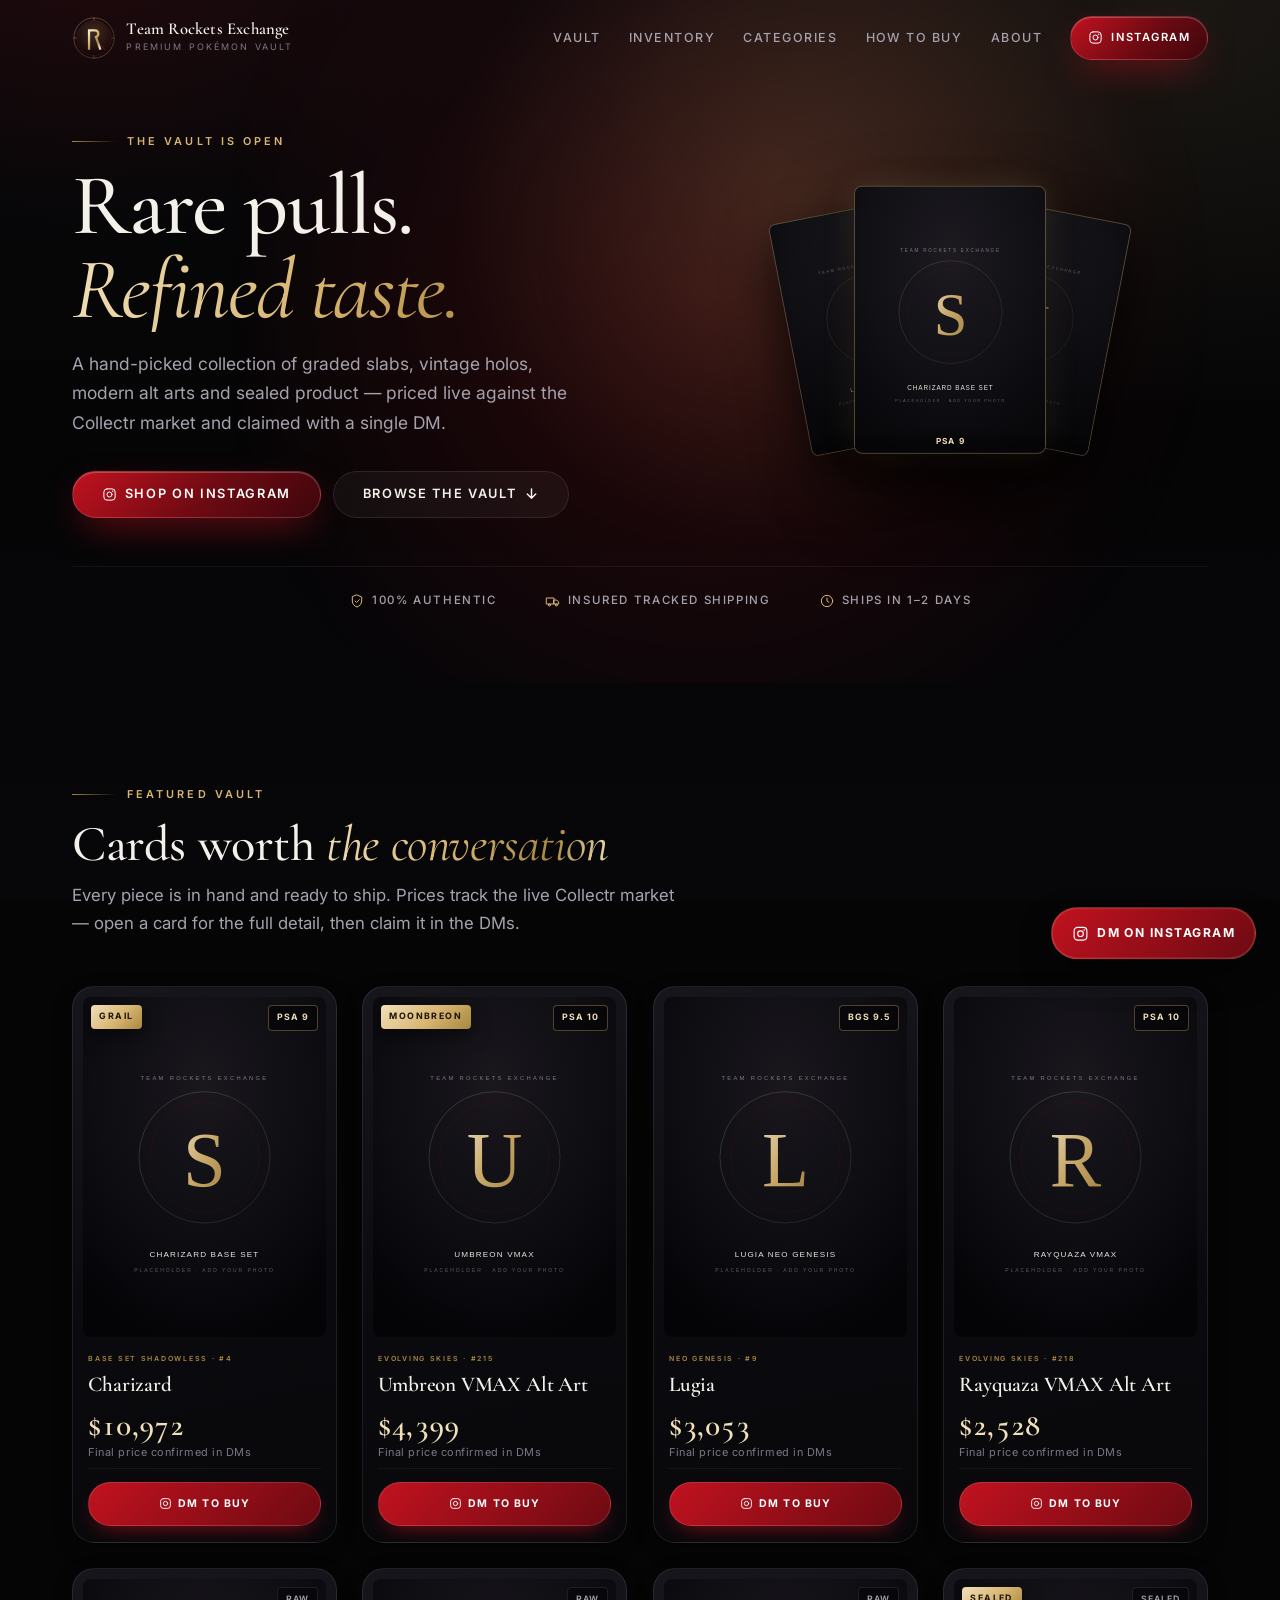
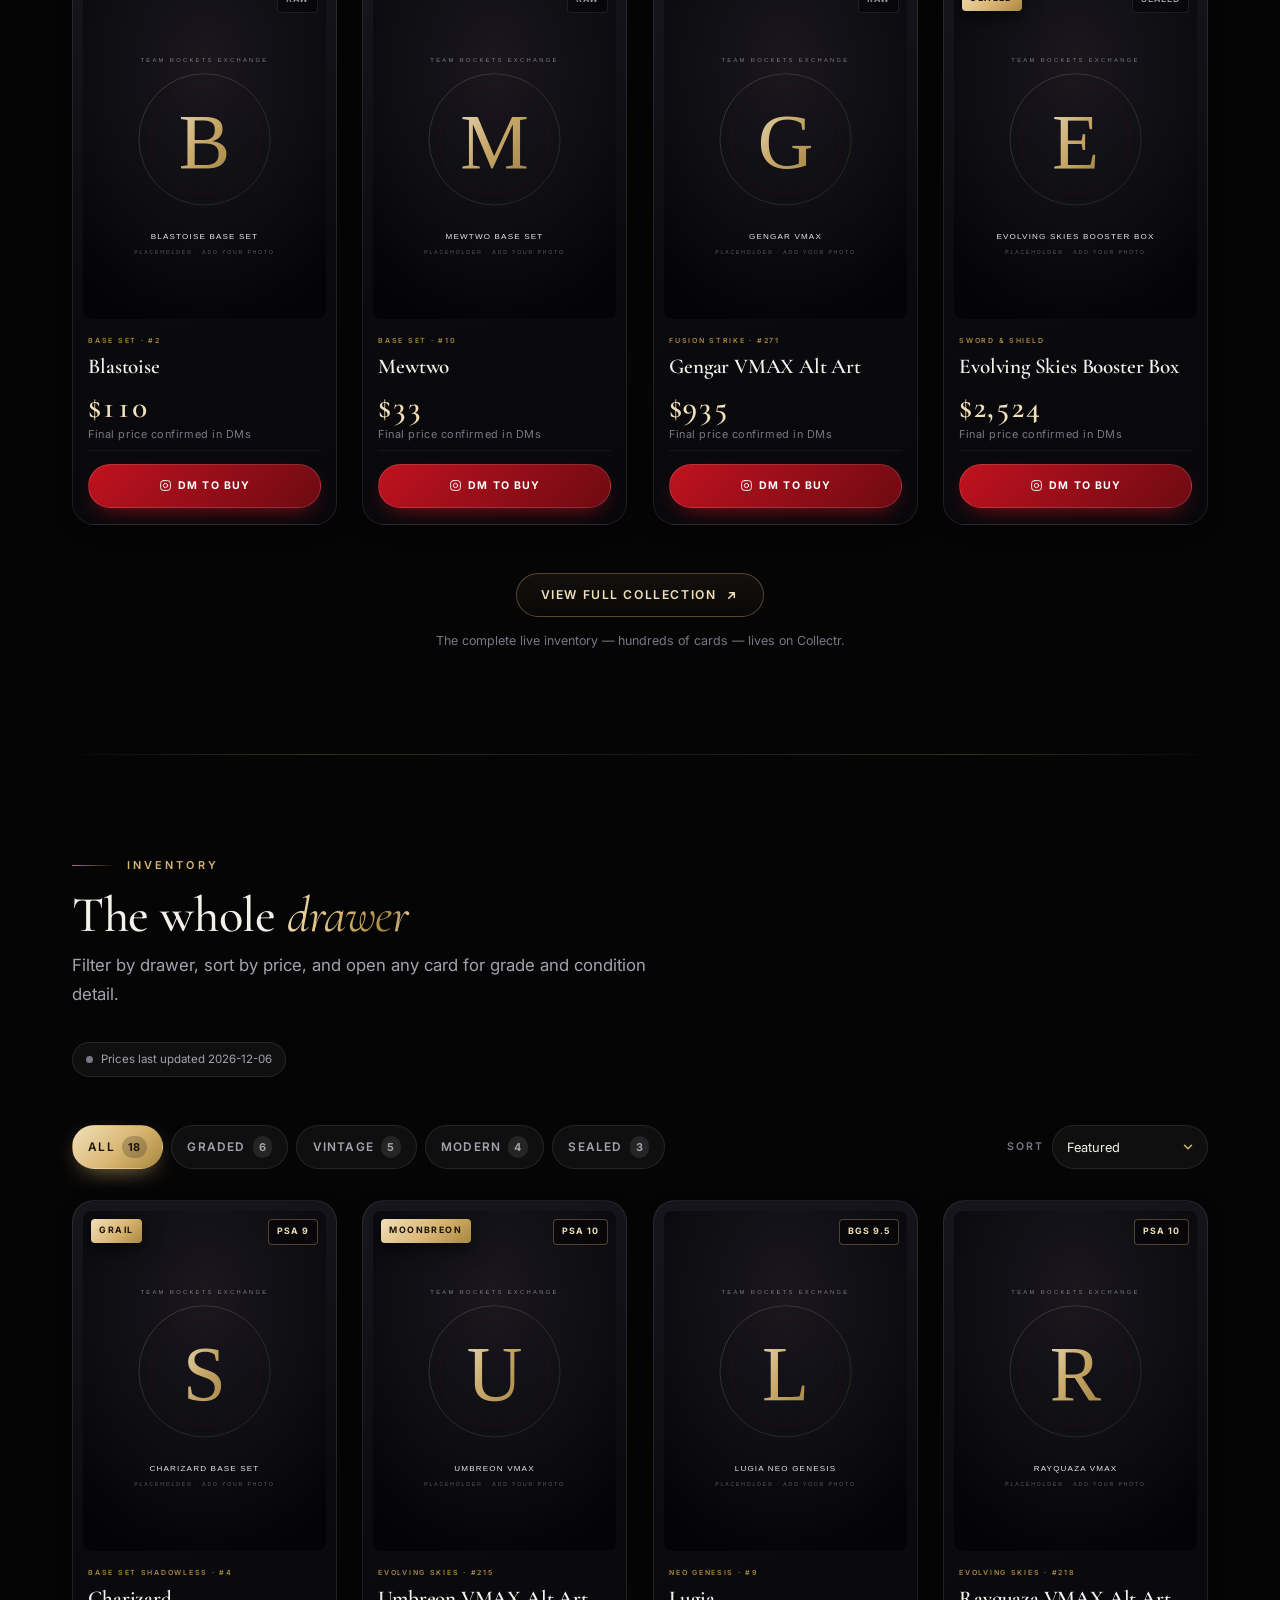
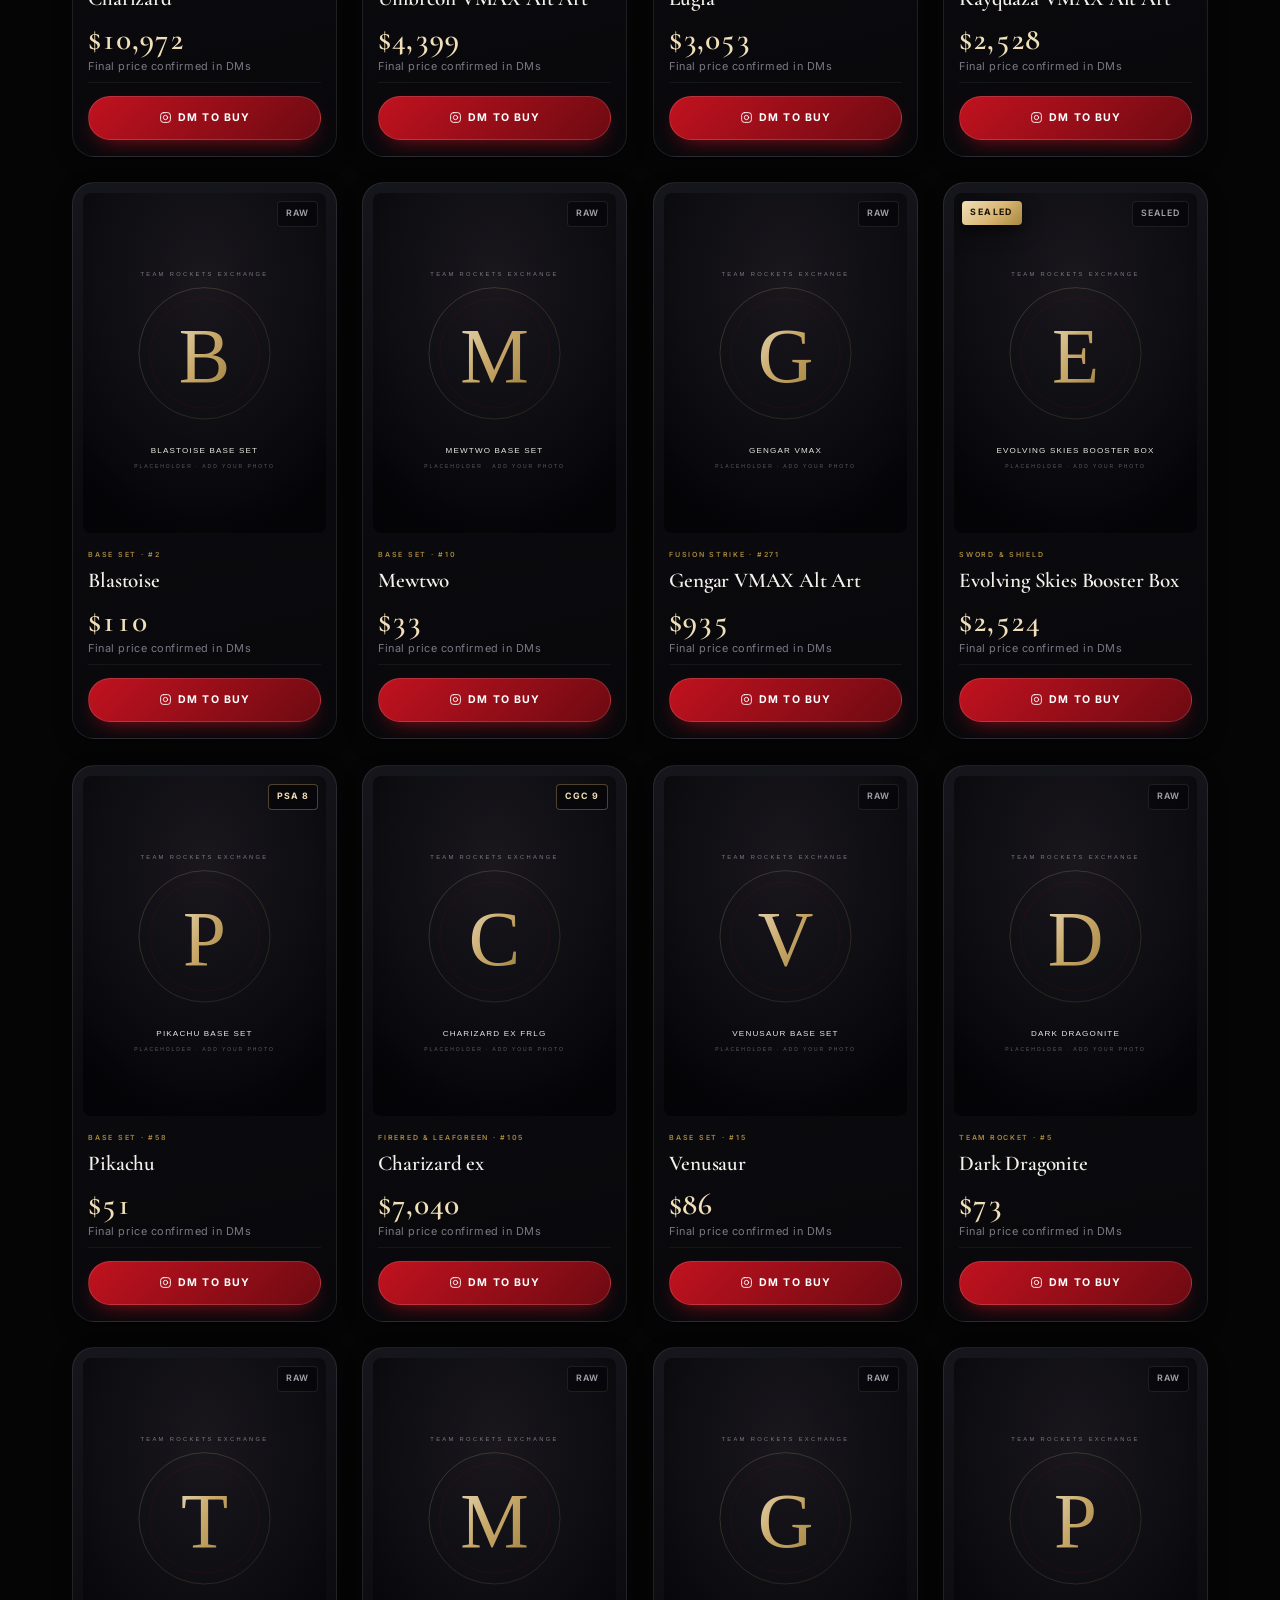
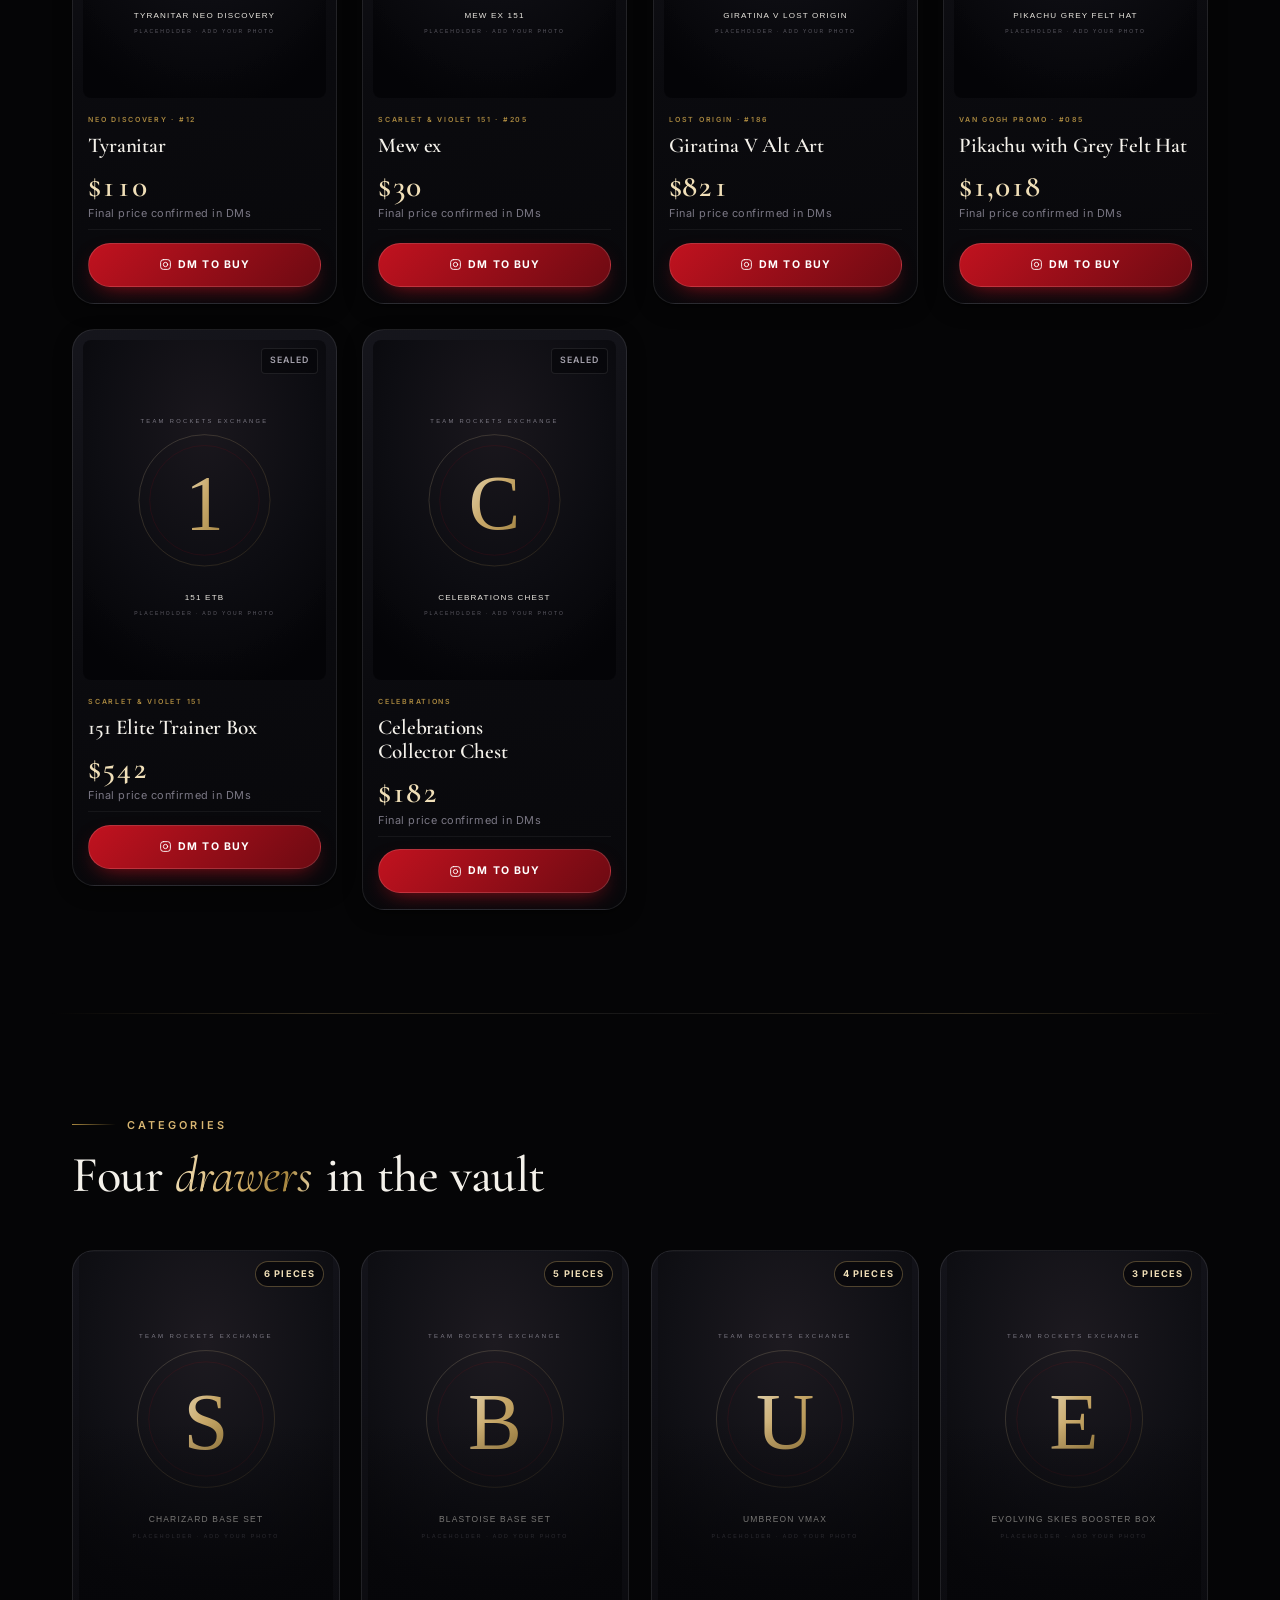
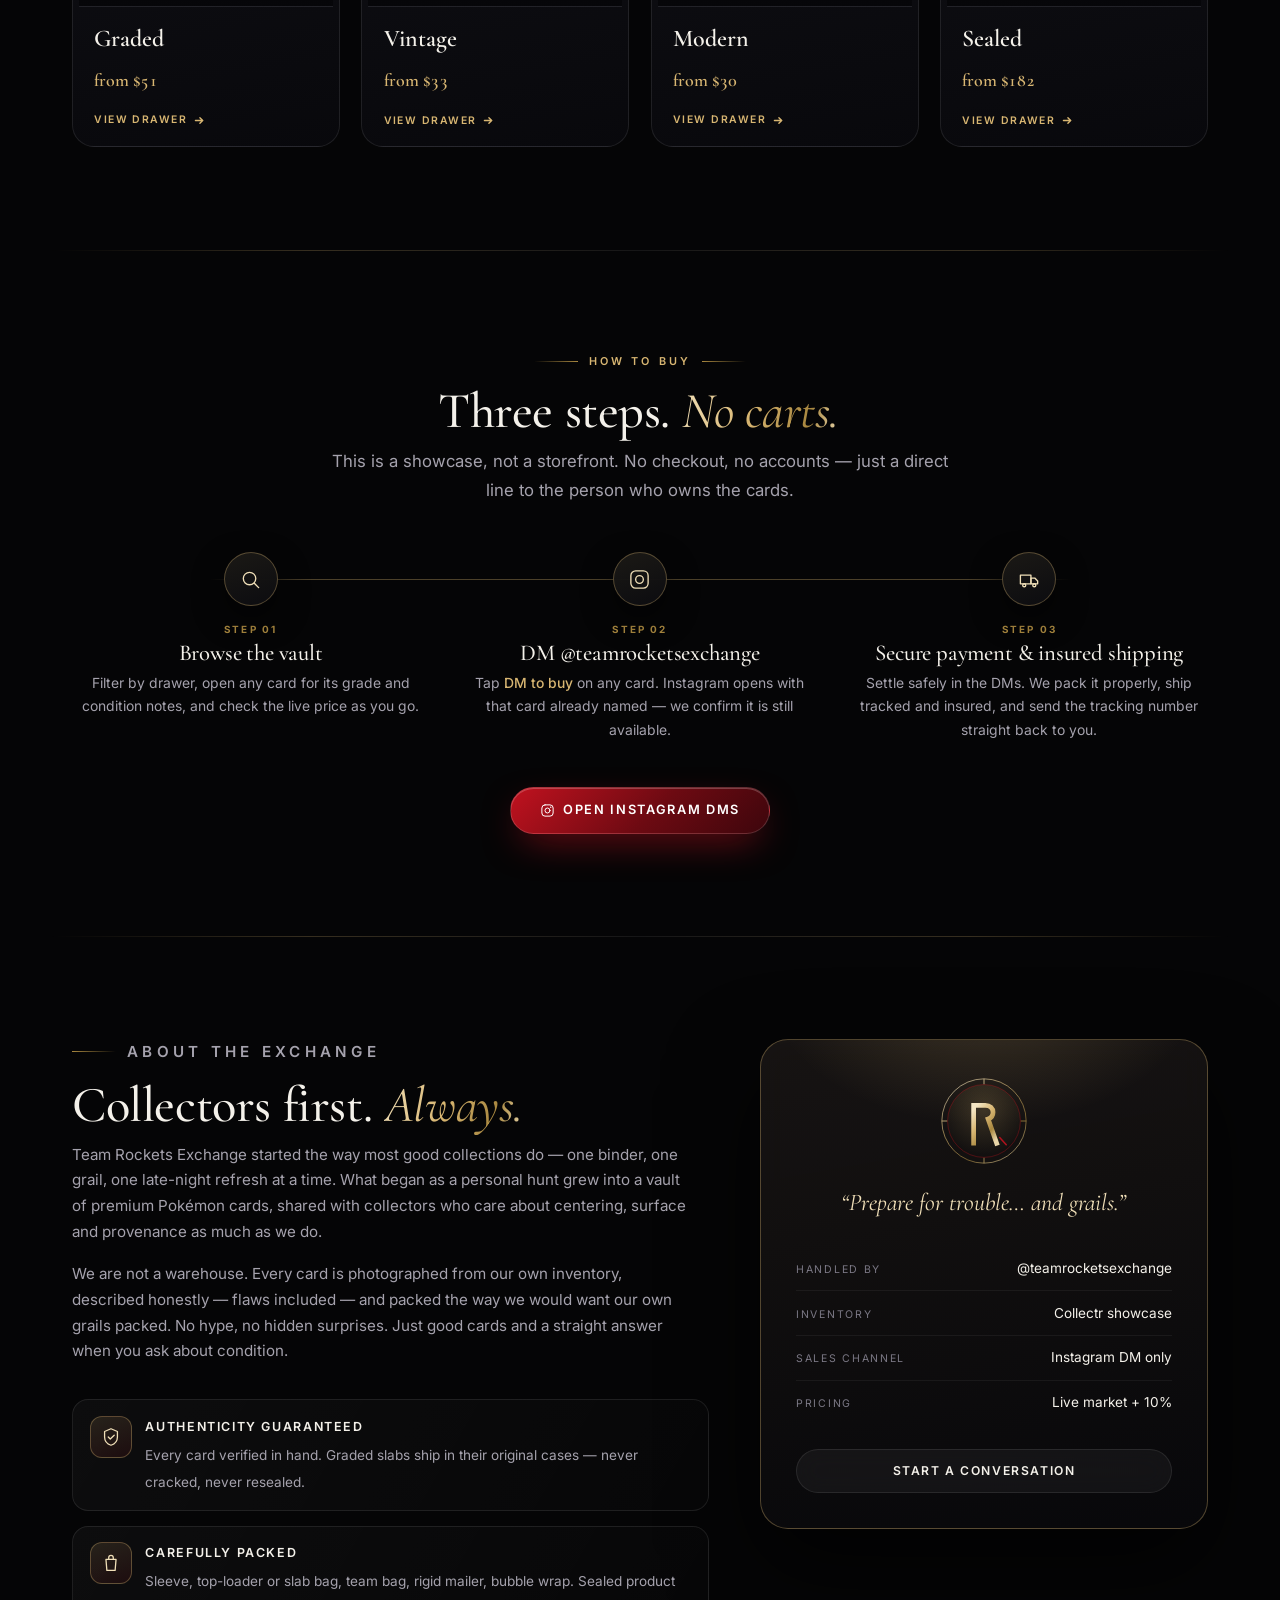
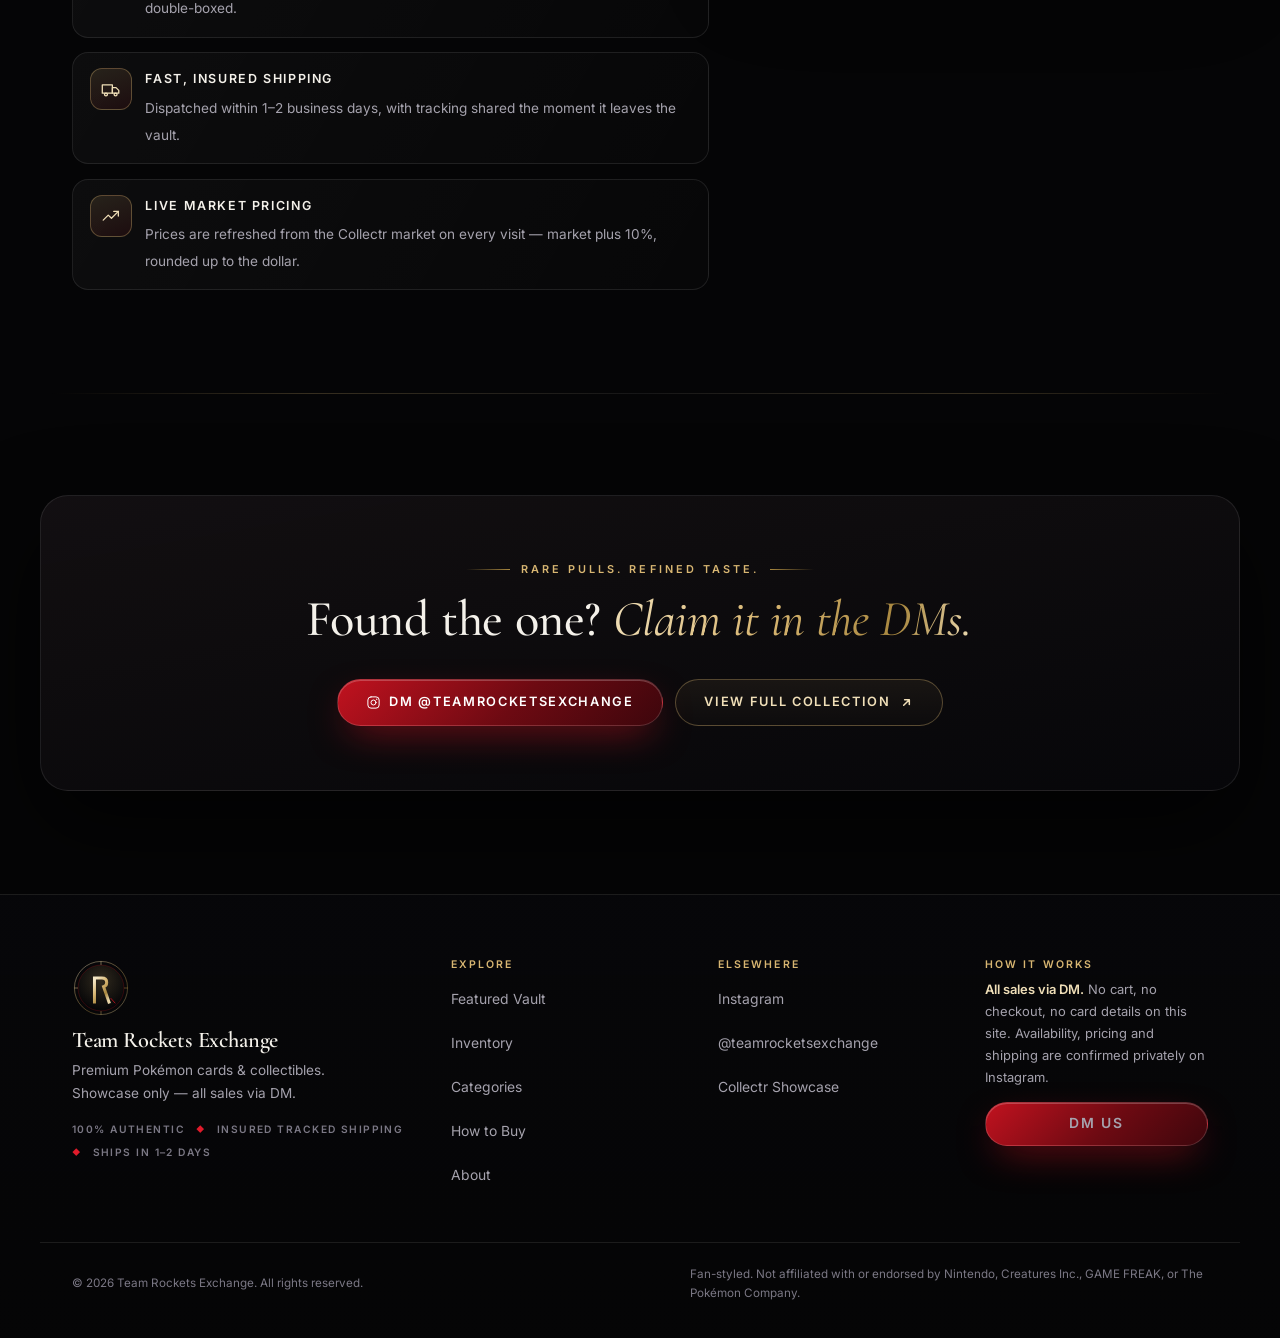
==== commit 3d200719: "Live Collectr price sync + UI rebuild Prices now sync from Collectr on every page load through a Clo" ====
--- a/index.html
+++ b/index.html
@@ -4,49 +4,62 @@
 <meta charset="utf-8" />
 <meta name="viewport" content="width=device-width, initial-scale=1" />
 <title>Team Rockets Exchange — Rare pulls. Refined taste.</title>
-<meta name="description" content="A curated vault of premium Pokémon cards and collectibles — graded slabs, vintage holos, modern alt arts and sealed product. Every purchase is made by DM on Instagram." />
-<meta name="theme-color" content="#08080A" />
+<meta name="description" content="A curated vault of premium Pokémon collectibles — graded slabs, vintage holos, modern alt arts and sealed product. Live Collectr market pricing; every purchase by DM on Instagram." />
+<meta name="theme-color" content="#08080a" />
 <meta name="color-scheme" content="dark" />
-
-<!-- Social preview -->
+<link rel="canonical" href="https://abc6240.github.io/tre/" />
+
+<!-- Social preview. A 1200x630 PNG at assets/brand/og-image.png would render
+     better on Facebook / X / iMessage, none of which rasterise SVG. -->
 <meta property="og:type" content="website" />
+<meta property="og:site_name" content="Team Rockets Exchange" />
 <meta property="og:title" content="Team Rockets Exchange — Rare pulls. Refined taste." />
-<meta property="og:description" content="The vault is open. DM to claim. Premium Pokémon cards, graded slabs and sealed product." />
-<meta property="og:image" content="assets/brand/monogram.svg" />
+<meta property="og:description" content="Graded slabs, vintage holos and sealed product with live market pricing. Claimed by DM on Instagram." />
+<meta property="og:url" content="https://abc6240.github.io/tre/" />
+<meta property="og:image" content="https://abc6240.github.io/tre/assets/brand/monogram.svg" />
 <meta name="twitter:card" content="summary_large_image" />
+<meta name="twitter:title" content="Team Rockets Exchange — Rare pulls. Refined taste." />
+<meta name="twitter:description" content="Graded slabs, vintage holos and sealed product with live market pricing. Claimed by DM." />
+<meta name="twitter:image" content="https://abc6240.github.io/tre/assets/brand/monogram.svg" />
 
 <link rel="icon" href="assets/brand/favicon.svg" type="image/svg+xml" />
 <link rel="apple-touch-icon" href="assets/brand/monogram.svg" />
 
-<!-- Type: Cormorant Garamond (display serif) + Inter (interface sans) -->
+<!-- Fonts: preconnect + preload so the swap is quicker. -->
 <link rel="preconnect" href="https://fonts.googleapis.com" />
 <link rel="preconnect" href="https://fonts.gstatic.com" crossorigin />
+<link rel="preload" as="style" href="https://fonts.googleapis.com/css2?family=Cormorant+Garamond:ital,wght@0,400;0,500;0,600;1,400&family=Inter:wght@400;500;600&display=swap" />
 <link rel="stylesheet" href="https://fonts.googleapis.com/css2?family=Cormorant+Garamond:ital,wght@0,400;0,500;0,600;1,400&family=Inter:wght@400;500;600&display=swap" />
+
+<!-- Hero art is the LCP element: fetch it first, at high priority. -->
+<link rel="preload" as="image" href="assets/products/_placeholders/charizard-base-set.svg" fetchpriority="high" />
 
 <link rel="stylesheet" href="assets/css/style.css" />
 </head>
 <body>
 
-<a class="skip-link" href="#vault">Skip to the collection</a>
-
-<!-- ============================== HEADER ============================== -->
+<a class="skip-link" href="#vault">Skip to the vault</a>
+
+<!-- ================================ HEADER ================================ -->
 <header class="site-header" id="siteHeader" data-header>
   <div class="shell header-inner">
-    <a class="brand" href="#top" aria-label="Team Rockets Exchange — home">
-      <span class="brand-mark" data-monogram="52" aria-hidden="true"></span>
+    <a class="brand" href="#top" aria-label="Team Rockets Exchange — back to top">
+      <span class="brand-mark" data-monogram="44" aria-hidden="true"></span>
       <span class="brand-words">
         <span class="brand-name">Team Rockets Exchange</span>
-        <span class="brand-sub">Pokémon &amp; Collectibles</span>
+        <span class="brand-sub">Premium Pokémon Vault</span>
       </span>
     </a>
 
     <nav class="nav" id="primaryNav" aria-label="Primary">
       <a href="#vault">Vault</a>
+      <a href="#inventory">Inventory</a>
       <a href="#categories">Categories</a>
       <a href="#how">How to Buy</a>
       <a href="#about">About</a>
-      <a class="btn btn-primary btn-sm nav-cta" href="https://ig.me/m/teamrocketsexchange" target="_blank" rel="noopener">
-        DM to Buy
+      <a class="btn btn-primary btn-sm nav-cta" data-ig target="_blank" rel="noopener">
+        <svg class="btn-ico" viewBox="0 0 24 24" aria-hidden="true"><rect x="3" y="3" width="18" height="18" rx="5"/><circle cx="12" cy="12" r="4"/><circle cx="17.2" cy="6.8" r="1.1" fill="currentColor" stroke="none"/></svg>
+        Instagram
       </a>
     </nav>
 
@@ -58,185 +71,198 @@
 
 <main id="top">
 
-  <!-- =============================== HERO =============================== -->
+  <!-- ================================= HERO ================================= -->
   <section class="hero" id="hero" aria-labelledby="heroTitle">
     <div class="hero-glow" aria-hidden="true"></div>
-    <div class="hero-grain" aria-hidden="true"></div>
-
-    <div class="shell hero-inner">
-      <div class="hero-crest" data-monogram="150" data-reveal="up"></div>
-
-      <p class="eyebrow" data-reveal="up" data-reveal-delay="60">
-        <span class="eyebrow-line" aria-hidden="true"></span>
-        Est. for the collectors who notice the details
-        <span class="eyebrow-line" aria-hidden="true"></span>
-      </p>
-
-      <h1 class="hero-title" id="heroTitle" data-reveal="up" data-reveal-delay="120">
-        The vault is open.
-        <em>DM to claim.</em>
-      </h1>
-
-      <p class="hero-lede" data-reveal="up" data-reveal-delay="180">
-        A curated showcase of premium Pokémon cards — graded slabs, vintage holos,
-        modern alt arts and sealed product. Priced for collectors, sold by
-        conversation. Every purchase happens in the DMs.
-      </p>
-
-      <div class="hero-actions" data-reveal="up" data-reveal-delay="240">
-        <a class="btn btn-ghost" href="#vault">
-          Explore the Collection
-          <svg class="btn-ico" viewBox="0 0 16 16" aria-hidden="true"><path d="M8 2v10M3.5 7.5 8 12l4.5-4.5"/></svg>
-        </a>
-        <a class="btn btn-primary" href="https://ig.me/m/teamrocketsexchange" target="_blank" rel="noopener">
-          <svg class="btn-ico" viewBox="0 0 24 24" aria-hidden="true"><rect x="3" y="3" width="18" height="18" rx="5"/><circle cx="12" cy="12" r="4"/><circle cx="17.2" cy="6.8" r="1.1" fill="currentColor" stroke="none"/></svg>
-          DM on Instagram
-        </a>
-      </div>
-
-      <ul class="hero-proof" data-reveal="up" data-reveal-delay="300">
-        <li><strong>100%</strong> Authentic</li>
-        <li><strong>PSA · BGS · CGC</strong> Graded inventory</li>
-        <li><strong>Insured</strong> Tracked shipping</li>
+
+    <div class="shell hero-grid">
+      <div class="hero-copy">
+        <p class="eyebrow" data-reveal="up">
+          <span class="eyebrow-line" aria-hidden="true"></span>
+          The vault is open
+        </p>
+
+        <h1 class="hero-title" id="heroTitle" data-reveal="up" data-reveal-delay="80">
+          Rare pulls.
+          <em>Refined taste.</em>
+        </h1>
+
+        <p class="hero-lede" data-reveal="up" data-reveal-delay="140">
+          A hand-picked collection of graded slabs, vintage holos, modern alt arts
+          and sealed product — priced live against the Collectr market and claimed
+          with a single DM.
+        </p>
+
+        <div class="hero-actions" data-reveal="up" data-reveal-delay="200">
+          <a class="btn btn-primary btn-lg" data-ig target="_blank" rel="noopener">
+            <svg class="btn-ico" viewBox="0 0 24 24" aria-hidden="true"><rect x="3" y="3" width="18" height="18" rx="5"/><circle cx="12" cy="12" r="4"/><circle cx="17.2" cy="6.8" r="1.1" fill="currentColor" stroke="none"/></svg>
+            Shop on Instagram
+          </a>
+          <a class="btn btn-ghost btn-lg" href="#vault">
+            Browse the Vault
+            <svg class="btn-ico" viewBox="0 0 16 16" aria-hidden="true"><path d="M8 2v10M3.5 7.5 8 12l4.5-4.5"/></svg>
+          </a>
+        </div>
+      </div>
+
+      <!-- Hero art: a tilted fan of three graded slabs. -->
+      <div class="slab-fan" data-reveal="fade" data-reveal-delay="260"
+           role="group" aria-label="A fan of three graded slabs: Charizard, Umbreon VMAX and Lugia">
+        <figure class="slab slab-c">
+          <img src="assets/products/_placeholders/lugia-neo-genesis.svg"
+               alt="Lugia — Neo Genesis, BGS 9.5 graded slab"
+               width="630" height="880" decoding="async" />
+          <figcaption>BGS 9.5</figcaption>
+        </figure>
+        <figure class="slab slab-b">
+          <img src="assets/products/_placeholders/umbreon-vmax.svg"
+               alt="Umbreon VMAX Alt Art — Evolving Skies, PSA 10 graded slab"
+               width="630" height="880" decoding="async" />
+          <figcaption>PSA 10</figcaption>
+        </figure>
+        <figure class="slab slab-a">
+          <img src="assets/products/_placeholders/charizard-base-set.svg"
+               alt="Charizard — Base Set Shadowless, PSA 9 graded slab"
+               width="630" height="880" fetchpriority="high" decoding="async" />
+          <figcaption>PSA 9</figcaption>
+        </figure>
+      </div>
+    </div>
+
+    <div class="shell">
+      <ul class="trust-bar" data-reveal="up" data-reveal-delay="320">
+        <li>
+          <svg viewBox="0 0 24 24" aria-hidden="true"><path d="M12 3l7 3v6c0 4.2-2.9 7.6-7 9-4.1-1.4-7-4.8-7-9V6z"/><path d="m9 12 2.2 2.2L15.5 10"/></svg>
+          100% Authentic
+        </li>
+        <li>
+          <svg viewBox="0 0 24 24" aria-hidden="true"><path d="M2.5 7.5h11v9h-11z"/><path d="M13.5 10.5h4l3 3v3h-7z"/><circle cx="6.5" cy="18" r="1.6"/><circle cx="17" cy="18" r="1.6"/></svg>
+          Insured tracked shipping
+        </li>
+        <li>
+          <svg viewBox="0 0 24 24" aria-hidden="true"><circle cx="12" cy="12" r="8.5"/><path d="M12 7.5V12l3 2"/></svg>
+          Ships in 1–2 days
+        </li>
       </ul>
     </div>
-
-    <div class="hero-marquee" aria-hidden="true">
-      <div class="marquee-track">
-        <span>Rare pulls. Refined taste.</span><span class="dot">◆</span>
-        <span>The vault is open. DM to claim.</span><span class="dot">◆</span>
-        <span>Prepare for trouble… and grails.</span><span class="dot">◆</span>
-        <span>Rare pulls. Refined taste.</span><span class="dot">◆</span>
-        <span>The vault is open. DM to claim.</span><span class="dot">◆</span>
-        <span>Prepare for trouble… and grails.</span><span class="dot">◆</span>
-      </div>
-    </div>
-  </section>
-
-  <!-- ============================ FEATURED VAULT ======================== -->
-  <section class="section vault" id="vault" aria-labelledby="vaultTitle">
+  </section>
+
+  <!-- ================================= VAULT ================================ -->
+  <section class="section" id="vault" aria-labelledby="vaultTitle">
     <div class="shell">
       <header class="section-head" data-reveal="up">
         <p class="eyebrow"><span class="eyebrow-line" aria-hidden="true"></span>Featured Vault</p>
         <h2 class="section-title" id="vaultTitle">Cards worth <em>the conversation</em></h2>
         <p class="section-lede">
-          Hand-picked pieces from the current inventory. Tap any card for details,
-          then hit <span class="ink-gold">DM to Buy</span> — it opens our Instagram
-          messages with the card already named.
+          Every piece is in hand and ready to ship. Prices track the live Collectr
+          market — open a card for the full detail, then claim it in the DMs.
         </p>
       </header>
 
-      <!-- Category plate — only visible while filtering -->
-      <div class="filter-bar" data-filter-bar hidden>
-        <span class="filter-label">Showing</span>
-        <strong class="filter-name" data-filter-name>All</strong>
-        <button class="filter-clear" type="button" data-filter-clear>
-          Show everything
-          <svg viewBox="0 0 16 16" aria-hidden="true"><path d="M4 4l8 8M12 4l-8 8"/></svg>
-        </button>
-      </div>
-
-      <div class="card-grid" data-grid aria-live="polite"></div>
-      <p class="empty-note" data-empty hidden>Nothing in this drawer just yet — DM us, we may have it behind the counter.</p>
+      <div class="card-grid" data-grid="featured" aria-live="polite"></div>
 
       <div class="vault-footer" data-reveal="up">
-        <a class="btn btn-outline" href="https://app.getcollectr.com/showcase/profile/@teamrocketsexchange" target="_blank" rel="noopener">
+        <a class="btn btn-outline" data-collectr target="_blank" rel="noopener">
           View Full Collection
           <svg class="btn-ico" viewBox="0 0 16 16" aria-hidden="true"><path d="M5 11 11 5M6 5h5v5"/></svg>
         </a>
-        <p class="vault-footer-note">The complete, live inventory — hundreds of cards — lives on Collectr.</p>
-      </div>
-    </div>
-  </section>
-
-  <!-- ============================= CATEGORIES =========================== -->
-  <section class="section categories" id="categories" aria-labelledby="catTitle">
+        <p class="vault-footer-note">The complete live inventory — hundreds of cards — lives on Collectr.</p>
+      </div>
+    </div>
+  </section>
+
+  <!-- =============================== INVENTORY ============================== -->
+  <section class="section" id="inventory" aria-labelledby="invTitle">
+    <div class="shell">
+      <header class="section-head" data-reveal="up">
+        <p class="eyebrow"><span class="eyebrow-line" aria-hidden="true"></span>Inventory</p>
+        <h2 class="section-title" id="invTitle">The whole <em>drawer</em></h2>
+        <p class="section-lede">
+          Filter by drawer, sort by price, and open any card for grade and
+          condition detail.
+        </p>
+        <!-- Live price status line, filled in by main.js -->
+        <p class="price-status" data-price-status role="status" aria-live="polite">
+          <span class="price-dot" aria-hidden="true"></span>
+          <span data-price-status-text>Loading prices…</span>
+        </p>
+      </header>
+
+      <div class="inv-bar">
+        <div class="chip-row" role="group" aria-label="Filter inventory by category" data-chips></div>
+
+        <div class="sort-wrap">
+          <label class="sort-label" for="invSort">Sort</label>
+          <select class="sort-select" id="invSort" data-sort>
+            <option value="featured">Featured</option>
+            <option value="price-desc">Price: high → low</option>
+            <option value="price-asc">Price: low → high</option>
+          </select>
+          <svg class="sort-caret" viewBox="0 0 16 16" aria-hidden="true"><path d="m4 6 4 4 4-4"/></svg>
+        </div>
+      </div>
+
+      <div class="card-grid" data-grid="inventory" aria-live="polite"></div>
+
+      <p class="empty-note" data-empty hidden>
+        Nothing in this drawer just yet — message us, we may have it behind the counter.
+      </p>
+    </div>
+  </section>
+
+  <!-- =============================== CATEGORIES ============================== -->
+  <section class="section" id="categories" aria-labelledby="catTitle">
     <div class="shell">
       <header class="section-head" data-reveal="up">
         <p class="eyebrow"><span class="eyebrow-line" aria-hidden="true"></span>Categories</p>
         <h2 class="section-title" id="catTitle">Four <em>drawers</em> in the vault</h2>
       </header>
 
-      <div class="cat-grid">
-        <button class="cat-card" type="button" data-category="graded" data-reveal="up">
-          <span class="cat-index">01</span>
-          <span class="cat-icon" aria-hidden="true">
-            <svg viewBox="0 0 48 48"><rect x="12" y="6" width="24" height="36" rx="3"/><path d="M18 12h12M18 36h12"/></svg>
-          </span>
-          <span class="cat-name">Graded Slabs</span>
-          <span class="cat-blurb">PSA · BGS · CGC — authenticated, encapsulated, investment-grade.</span>
-          <span class="cat-count" data-count="graded"></span>
-          <span class="cat-link">View graded <svg viewBox="0 0 16 16" aria-hidden="true"><path d="M3 8h9M8.5 4.5 12 8l-3.5 3.5"/></svg></span>
-        </button>
-
-        <button class="cat-card" type="button" data-category="vintage" data-reveal="up" data-reveal-delay="80">
-          <span class="cat-index">02</span>
-          <span class="cat-icon" aria-hidden="true">
-            <svg viewBox="0 0 48 48"><path d="M24 5 43 17v14L24 43 5 31V17z"/><path d="M24 5v38M5 17l38 14M43 17 5 31"/></svg>
-          </span>
-          <span class="cat-name">Vintage</span>
-          <span class="cat-blurb">Wizards of the Coast era. Base Set through Neo and beyond.</span>
-          <span class="cat-count" data-count="vintage"></span>
-          <span class="cat-link">View vintage <svg viewBox="0 0 16 16" aria-hidden="true"><path d="M3 8h9M8.5 4.5 12 8l-3.5 3.5"/></svg></span>
-        </button>
-
-        <button class="cat-card" type="button" data-category="modern" data-reveal="up" data-reveal-delay="160">
-          <span class="cat-index">03</span>
-          <span class="cat-icon" aria-hidden="true">
-            <svg viewBox="0 0 48 48"><path d="M8 36 24 12l16 24z"/><path d="M16 36h16"/></svg>
-          </span>
-          <span class="cat-name">Modern Hits</span>
-          <span class="cat-blurb">Alt arts, secret rares and chase cards from the current era.</span>
-          <span class="cat-count" data-count="modern"></span>
-          <span class="cat-link">View modern <svg viewBox="0 0 16 16" aria-hidden="true"><path d="M3 8h9M8.5 4.5 12 8l-3.5 3.5"/></svg></span>
-        </button>
-
-        <button class="cat-card" type="button" data-category="sealed" data-reveal="up" data-reveal-delay="240">
-          <span class="cat-index">04</span>
-          <span class="cat-icon" aria-hidden="true">
-            <svg viewBox="0 0 48 48"><path d="M6 16 24 8l18 8-18 8z"/><path d="M6 16v16l18 8 18-8V16"/><path d="M24 24v16"/></svg>
-          </span>
-          <span class="cat-name">Sealed Product</span>
-          <span class="cat-blurb">Booster boxes, ETBs and packs — untouched since release day.</span>
-          <span class="cat-count" data-count="sealed"></span>
-          <span class="cat-link">View sealed <svg viewBox="0 0 16 16" aria-hidden="true"><path d="M3 8h9M8.5 4.5 12 8l-3.5 3.5"/></svg></span>
-        </button>
-      </div>
-    </div>
-  </section>
-
-  <!-- ============================= HOW TO BUY =========================== -->
-  <section class="section how" id="how" aria-labelledby="howTitle">
+      <div class="cat-grid" data-cat-grid></div>
+    </div>
+  </section>
+
+  <!-- =============================== HOW TO BUY ============================= -->
+  <section class="section" id="how" aria-labelledby="howTitle">
     <div class="shell">
       <header class="section-head center" data-reveal="up">
         <p class="eyebrow eyebrow-center"><span class="eyebrow-line" aria-hidden="true"></span>How to Buy<span class="eyebrow-line" aria-hidden="true"></span></p>
         <h2 class="section-title" id="howTitle">Three steps. <em>No carts.</em></h2>
         <p class="section-lede">
           This is a showcase, not a storefront. No checkout, no accounts — just a
-          direct line to the person who actually owns the cards.
+          direct line to the person who owns the cards.
         </p>
       </header>
 
-      <ol class="steps">
-        <li class="step" data-reveal="up">
-          <span class="step-num">01</span>
-          <h3 class="step-title">Browse the vault</h3>
-          <p>Scroll the featured pieces, filter by category, or open the full Collectr showcase for the deep inventory.</p>
-        </li>
-        <li class="step" data-reveal="up" data-reveal-delay="100">
-          <span class="step-num">02</span>
-          <h3 class="step-title">DM @teamrocketsexchange</h3>
-          <p>Tap <span class="ink-gold">DM to Buy</span> on any card. Instagram opens with the card name pre-filled — confirm availability and price.</p>
-        </li>
-        <li class="step" data-reveal="up" data-reveal-delay="200">
-          <span class="step-num">03</span>
-          <h3 class="step-title">Pay &amp; ship, insured</h3>
-          <p>Settle securely in the DMs, then we pack it properly and ship tracked and insured with the tracking sent straight back to you.</p>
+      <ol class="timeline">
+        <li class="tl-step" data-reveal="up">
+          <span class="tl-node" aria-hidden="true">
+            <svg viewBox="0 0 24 24"><circle cx="11" cy="11" r="6.5"/><path d="m16 16 4.5 4.5"/></svg>
+          </span>
+          <span class="tl-index">Step 01</span>
+          <h3 class="tl-title">Browse the vault</h3>
+          <p>Filter by drawer, open any card for its grade and condition notes, and check the live price as you go.</p>
+        </li>
+        <li class="tl-step" data-reveal="up" data-reveal-delay="110">
+          <span class="tl-node" aria-hidden="true">
+            <svg viewBox="0 0 24 24"><rect x="3" y="3" width="18" height="18" rx="5"/><circle cx="12" cy="12" r="4"/></svg>
+          </span>
+          <span class="tl-index">Step 02</span>
+          <h3 class="tl-title">DM @teamrocketsexchange</h3>
+          <p>Tap <span class="ink-gold">DM to buy</span> on any card. Instagram opens with that card already named — we confirm it is still available.</p>
+        </li>
+        <li class="tl-step" data-reveal="up" data-reveal-delay="220">
+          <span class="tl-node" aria-hidden="true">
+            <svg viewBox="0 0 24 24"><path d="M2.5 7.5h11v9h-11z"/><path d="M13.5 10.5h4l3 3v3h-7z"/><circle cx="6.5" cy="18" r="1.6"/><circle cx="17" cy="18" r="1.6"/></svg>
+          </span>
+          <span class="tl-index">Step 03</span>
+          <h3 class="tl-title">Secure payment &amp; insured shipping</h3>
+          <p>Settle safely in the DMs. We pack it properly, ship tracked and insured, and send the tracking number straight back to you.</p>
         </li>
       </ol>
 
       <div class="how-cta" data-reveal="up">
-        <a class="btn btn-primary btn-lg" href="https://ig.me/m/teamrocketsexchange" target="_blank" rel="noopener">
+        <a class="btn btn-primary btn-lg" data-ig target="_blank" rel="noopener">
           <svg class="btn-ico" viewBox="0 0 24 24" aria-hidden="true"><rect x="3" y="3" width="18" height="18" rx="5"/><circle cx="12" cy="12" r="4"/><circle cx="17.2" cy="6.8" r="1.1" fill="currentColor" stroke="none"/></svg>
           Open Instagram DMs
         </a>
@@ -244,16 +270,16 @@
     </div>
   </section>
 
-  <!-- =============================== ABOUT ============================== -->
-  <section class="section about" id="about" aria-labelledby="aboutTitle">
+  <!-- ================================= ABOUT ================================ -->
+  <section class="section" id="about" aria-labelledby="aboutTitle">
     <div class="shell about-inner">
       <div class="about-copy" data-reveal="up">
         <p class="eyebrow"><span class="eyebrow-line" aria-hidden="true"></span>About the Exchange</p>
         <h2 class="section-title" id="aboutTitle">Collectors first. <em>Always.</em></h2>
         <p>
           Team Rockets Exchange started the way most good collections do — one
-          binder, one grail, one late-night eBay refresh at a time. What began as a
-          personal hunt grew into a vault of premium Pokémon cards shared with
+          binder, one grail, one late-night refresh at a time. What began as a
+          personal hunt grew into a vault of premium Pokémon cards, shared with
           collectors who care about centering, surface and provenance as much as we do.
         </p>
         <p>
@@ -263,7 +289,7 @@
           straight answer when you ask about condition.
         </p>
 
-        <ul class="trust">
+        <ul class="trust-list">
           <li>
             <span class="trust-ico" aria-hidden="true"><svg viewBox="0 0 24 24"><path d="M12 3l7 3v6c0 4.2-2.9 7.6-7 9-4.1-1.4-7-4.8-7-9V6z"/><path d="m9 12 2.2 2.2L15.5 10"/></svg></span>
             <div><strong>Authenticity guaranteed</strong><span>Every card verified in hand. Graded slabs ship in their original cases — never cracked, never resealed.</span></div>
@@ -274,37 +300,42 @@
           </li>
           <li>
             <span class="trust-ico" aria-hidden="true"><svg viewBox="0 0 24 24"><path d="M2.5 7.5h11v9h-11z"/><path d="M13.5 10.5h4l3 3v3h-7z"/><circle cx="6.5" cy="18" r="1.6"/><circle cx="17" cy="18" r="1.6"/></svg></span>
-            <div><strong>Fast, insured shipping</strong><span>Dispatched within 1–2 business days with tracking shared the moment it leaves the vault.</span></div>
+            <div><strong>Fast, insured shipping</strong><span>Dispatched within 1–2 business days, with tracking shared the moment it leaves the vault.</span></div>
+          </li>
+          <li>
+            <span class="trust-ico" aria-hidden="true"><svg viewBox="0 0 24 24"><path d="M3.5 16.5 9 11l3.5 3.5L20 7"/><path d="M15 7h5v5"/></svg></span>
+            <div><strong>Live market pricing</strong><span>Prices are refreshed from the Collectr market on every visit — market plus 10%, rounded up to the dollar.</span></div>
           </li>
         </ul>
       </div>
 
       <aside class="about-panel" data-reveal="up" data-reveal-delay="120">
         <div class="panel-glow" aria-hidden="true"></div>
-        <div class="panel-mark" data-monogram="96" aria-hidden="true"></div>
+        <div class="panel-mark" data-monogram="92" aria-hidden="true"></div>
         <p class="panel-quote">“Prepare for trouble… and grails.”</p>
         <dl class="panel-stats">
           <div><dt>Handled by</dt><dd>@teamrocketsexchange</dd></div>
           <div><dt>Inventory</dt><dd>Collectr showcase</dd></div>
           <div><dt>Sales channel</dt><dd>Instagram DM only</dd></div>
+          <div><dt>Pricing</dt><dd>Live market + 10%</dd></div>
         </dl>
-        <a class="btn btn-ghost btn-block" href="https://ig.me/m/teamrocketsexchange" target="_blank" rel="noopener">Start a conversation</a>
+        <a class="btn btn-ghost btn-block" data-ig target="_blank" rel="noopener">Start a conversation</a>
       </aside>
     </div>
   </section>
 
-  <!-- ============================== CLOSING ============================= -->
-  <section class="section closing" aria-labelledby="closingTitle">
+  <!-- ================================ CLOSING =============================== -->
+  <section class="section" aria-labelledby="closingTitle">
     <div class="shell closing-inner" data-reveal="up">
       <div class="closing-glow" aria-hidden="true"></div>
       <p class="eyebrow eyebrow-center"><span class="eyebrow-line" aria-hidden="true"></span>Rare pulls. Refined taste.<span class="eyebrow-line" aria-hidden="true"></span></p>
       <h2 class="section-title" id="closingTitle">Found the one? <em>Claim it in the DMs.</em></h2>
       <div class="closing-actions">
-        <a class="btn btn-primary btn-lg" href="https://ig.me/m/teamrocketsexchange" target="_blank" rel="noopener">
+        <a class="btn btn-primary btn-lg" data-ig target="_blank" rel="noopener">
           <svg class="btn-ico" viewBox="0 0 24 24" aria-hidden="true"><rect x="3" y="3" width="18" height="18" rx="5"/><circle cx="12" cy="12" r="4"/><circle cx="17.2" cy="6.8" r="1.1" fill="currentColor" stroke="none"/></svg>
           DM @teamrocketsexchange
         </a>
-        <a class="btn btn-outline btn-lg" href="https://app.getcollectr.com/showcase/profile/@teamrocketsexchange" target="_blank" rel="noopener">
+        <a class="btn btn-outline btn-lg" data-collectr target="_blank" rel="noopener">
           View Full Collection
           <svg class="btn-ico" viewBox="0 0 16 16" aria-hidden="true"><path d="M5 11 11 5M6 5h5v5"/></svg>
         </a>
@@ -314,18 +345,24 @@
 
 </main>
 
-<!-- =============================== FOOTER ============================== -->
+<!-- ================================= FOOTER ================================ -->
 <footer class="site-footer" aria-labelledby="footerTitle">
   <div class="shell footer-inner">
     <div class="footer-brand">
-      <span class="brand-mark" data-monogram="64" aria-hidden="true"></span>
+      <span class="brand-mark" data-monogram="58" aria-hidden="true"></span>
       <h2 class="footer-title" id="footerTitle">Team Rockets Exchange</h2>
       <p class="footer-tag">Premium Pokémon cards &amp; collectibles.<br />Showcase only — all sales via DM.</p>
+      <ul class="footer-trust">
+        <li>100% Authentic</li>
+        <li>Insured tracked shipping</li>
+        <li>Ships in 1–2 days</li>
+      </ul>
     </div>
 
     <nav class="footer-col" aria-label="Explore">
       <h3>Explore</h3>
       <a href="#vault">Featured Vault</a>
+      <a href="#inventory">Inventory</a>
       <a href="#categories">Categories</a>
       <a href="#how">How to Buy</a>
       <a href="#about">About</a>
@@ -333,74 +370,88 @@
 
     <nav class="footer-col" aria-label="Elsewhere">
       <h3>Elsewhere</h3>
-      <a href="https://ig.me/m/teamrocketsexchange" target="_blank" rel="noopener">Instagram DM</a>
+      <a data-ig target="_blank" rel="noopener">Instagram</a>
       <a href="https://www.instagram.com/teamrocketsexchange/" target="_blank" rel="noopener">@teamrocketsexchange</a>
-      <a href="https://app.getcollectr.com/showcase/profile/@teamrocketsexchange" target="_blank" rel="noopener">Collectr Showcase</a>
+      <a data-collectr target="_blank" rel="noopener">Collectr Showcase</a>
     </nav>
 
     <div class="footer-col footer-pay">
       <h3>How it works</h3>
       <p><strong>All sales via DM.</strong> No cart, no checkout, no card details on this site. Availability, pricing and shipping are confirmed privately on Instagram.</p>
-      <a class="btn btn-primary btn-sm" href="https://ig.me/m/teamrocketsexchange" target="_blank" rel="noopener">DM to Buy</a>
+      <a class="btn btn-primary btn-sm" data-ig target="_blank" rel="noopener">DM us</a>
     </div>
   </div>
 
   <div class="shell footer-bottom">
     <p>© <span data-year>2025</span> Team Rockets Exchange. All rights reserved.</p>
     <p class="disclaimer">
-      Fan-styled showcase. Not affiliated with, endorsed or sponsored by Nintendo,
-      Creatures Inc., GAME FREAK inc. or The Pokémon Company. Pokémon and all
-      related names are trademarks of their respective owners.
+      Fan-styled. Not affiliated with or endorsed by Nintendo, Creatures Inc.,
+      GAME FREAK, or The Pokémon Company.
     </p>
   </div>
 </footer>
 
-<!-- Floating DM button (mobile-first convenience) -->
-<a class="fab" href="https://ig.me/m/teamrocketsexchange" target="_blank" rel="noopener" aria-label="DM Team Rockets Exchange on Instagram">
+<!-- Sticky mobile CTA — always one tap from the DMs -->
+<a class="sticky-dm" data-ig target="_blank" rel="noopener" data-sticky-dm>
   <svg viewBox="0 0 24 24" aria-hidden="true"><rect x="3" y="3" width="18" height="18" rx="5"/><circle cx="12" cy="12" r="4"/><circle cx="17.2" cy="6.8" r="1.1" fill="currentColor" stroke="none"/></svg>
-  <span>DM to Buy</span>
+  DM on Instagram
 </a>
 
-<!-- ============================ CARD LIGHTBOX ========================= -->
+<!-- ================================= LIGHTBOX ============================== -->
 <div class="lightbox" data-lightbox hidden>
   <div class="lightbox-scrim" data-lightbox-close tabindex="-1"></div>
-  <div class="lightbox-panel" role="dialog" aria-modal="true" aria-labelledby="lbName">
-    <button class="lightbox-close" type="button" data-lightbox-close aria-label="Close">
+
+  <div class="lightbox-panel" role="dialog" aria-modal="true" aria-labelledby="lbName" data-lb-panel>
+    <button class="lb-nav lb-prev" type="button" data-lb-prev aria-label="Previous card">
+      <svg viewBox="0 0 16 16" aria-hidden="true"><path d="M10 3 5 8l5 5"/></svg>
+    </button>
+    <button class="lb-nav lb-next" type="button" data-lb-next aria-label="Next card">
+      <svg viewBox="0 0 16 16" aria-hidden="true"><path d="M6 3l5 5-5 5"/></svg>
+    </button>
+    <button class="lightbox-close" type="button" data-lightbox-close aria-label="Close details">
       <svg viewBox="0 0 16 16" aria-hidden="true"><path d="M4 4l8 8M12 4l-8 8"/></svg>
     </button>
+
     <div class="lightbox-media">
-      <div class="card-frame" data-lb-frame>
-        <img data-lb-img alt="" width="900" height="900" />
-        <span class="holo" aria-hidden="true"></span>
-        <span class="spot" aria-hidden="true"></span>
-        <span class="badge" data-lb-badge hidden></span>
-        <span class="sold-sash" data-lb-sold hidden>Sold</span>
-      </div>
-    </div>
+      <button class="lb-zoom" type="button" data-lb-zoom aria-label="Zoom in on the card image" aria-pressed="false">
+        <img data-lb-img alt="" width="630" height="880" decoding="async" />
+        <span class="lb-zoom-hint" aria-hidden="true">
+          <svg viewBox="0 0 24 24"><circle cx="11" cy="11" r="6.5"/><path d="M11 8.5v5M8.5 11h5M16 16l4.5 4.5"/></svg>
+          Tap to zoom
+        </span>
+      </button>
+    </div>
+
     <div class="lightbox-body">
-      <p class="card-set" data-lb-set></p>
+      <p class="lb-set" data-lb-set></p>
       <h3 class="lightbox-name" id="lbName" data-lb-name></h3>
-      <p class="card-meta" data-lb-meta></p>
-      <dl class="lightbox-specs">
+      <p class="lb-meta" data-lb-meta></p>
+
+      <p class="lb-price-row">
+        <span class="lb-price" data-lb-price>—</span>
+        <span class="price-note">Final price confirmed in DMs</span>
+      </p>
+
+      <dl class="lb-specs">
         <div data-lb-grade-row hidden><dt>Grade</dt><dd data-lb-grade></dd></div>
-        <div data-lb-cond-row hidden><dt>Condition</dt><dd data-lb-cond></dd></div>
+        <div data-lb-cat-row hidden><dt>Drawer</dt><dd data-lb-cat></dd></div>
         <div><dt>Availability</dt><dd data-lb-avail></dd></div>
-        <div><dt>Price</dt><dd class="ink-gold" data-lb-price></dd></div>
+        <div><dt>Pricing</dt><dd data-lb-source></dd></div>
       </dl>
+
       <div class="lightbox-actions">
-        <a class="btn btn-primary btn-block" data-lb-dm href="https://ig.me/m/teamrocketsexchange" target="_blank" rel="noopener">
+        <a class="btn btn-primary btn-block" data-lb-dm target="_blank" rel="noopener">
           <svg class="btn-ico" viewBox="0 0 24 24" aria-hidden="true"><rect x="3" y="3" width="18" height="18" rx="5"/><circle cx="12" cy="12" r="4"/><circle cx="17.2" cy="6.8" r="1.1" fill="currentColor" stroke="none"/></svg>
-          DM to Buy
+          DM about this card
         </a>
-        <a class="btn btn-ghost btn-block" href="https://app.getcollectr.com/showcase/profile/@teamrocketsexchange" target="_blank" rel="noopener">See it on Collectr</a>
-      </div>
-      <p class="lightbox-note">Questions about condition, centering or extra photos? Ask in the DM — we answer with real photos.</p>
+        <a class="btn btn-ghost btn-block" data-collectr target="_blank" rel="noopener">See it on Collectr</a>
+      </div>
+      <p class="lb-note">Questions about condition, centering or extra photos? Ask in the DM — we answer with real photos.</p>
     </div>
   </div>
 </div>
 
 <script src="data/products.js"></script>
-<script src="data/photo-manifest.js"></script>
-<script src="assets/js/main.js" defer></script>
+<script type="module" src="assets/js/main.js"></script>
 </body>
 </html>
--- a/assets/css/style.css
+++ b/assets/css/style.css
@@ -1,75 +1,65 @@
 /* ============================================================================
-   TEAM ROCKETS EXCHANGE — modern luxury theme
+   TEAM ROCKETS EXCHANGE — dark luxury vault
    ----------------------------------------------------------------------------
-   1. Tokens        5. Hero          9.  How to Buy
-   2. Base / reset  6. Buttons       10. About
-   3. Layout        7. Featured Vault 11. Closing / Footer
-   4. Header / Nav  8. Categories    12. Lightbox / FAB / Motion
+   1.  Tokens            7.  Vault cards      13. Lightbox
+   2.  Base / a11y       8.  Categories       14. Sticky CTA / motion
+   3.  Layout / type     9.  How to Buy       15. Reduced motion
+   4.  Header            10. About / trust    16. Responsive trims
+   5.  Buttons           11. Closing / footer
+   6.  Hero + slab fan   12. Filter chips
+   ----------------------------------------------------------------------------
+   Contrast: every text colour pairs to >= 4.5:1 on the dark surfaces (WCAG AA).
+   --muted #a5a2ad ~ 7.9:1 on --charcoal. --crimson-lit #e01b2b is only ~4.0:1,
+   so crimson is reserved for fills, ribbons and icons - never for body copy.
    ========================================================================== */
 
 /* ------------------------------- 1. TOKENS ------------------------------ */
 :root {
   /* Surfaces */
-  --black:        #050506;
-  --ink:          #08080a;
-  --charcoal:     #0e0e12;
-  --charcoal-2:   #14141a;
-  --charcoal-3:   #1b1b22;
-
+  --black: #050506; --ink: #08080a; --charcoal: #0e0e12;
+  --charcoal-2: #14141a; --charcoal-3: #1b1b22;
   /* Accents */
-  --crimson:      #c1121f;
-  --crimson-lit:  #e01b2b;
-  --crimson-deep: #6d0a12;
-  --gold:         #d8b672;
-  --champagne:    #f0dfb8;
-  --gold-deep:    #a8873f;
-
-  /* Type */
-  --cream:        #f4f1ea;
-  --text:         #d9d6cf;
-  --muted:        #94919b;
-  --faint:        #6c6a74;
-
-  --line:         rgba(255, 255, 255, .09);
-  --line-gold:    rgba(216, 182, 114, .34);
-  --line-crimson: rgba(193, 18, 31, .38);
-
-  /* Glass */
-  --glass:        rgba(20, 20, 26, .58);
-  --glass-2:      rgba(255, 255, 255, .045);
-
-  /* Shadows */
-  --sh-sm:  0 1px 2px rgba(0,0,0,.5), 0 6px 18px rgba(0,0,0,.35);
-  --sh-md:  0 18px 44px rgba(0,0,0,.55);
-  --sh-lg:  0 36px 90px rgba(0,0,0,.7);
-  --sh-gold:0 26px 70px -28px rgba(216,182,114,.55);
-  --sh-red: 0 26px 70px -30px rgba(193,18,31,.6);
-
-  /* Type */
-  --display: "Cormorant Garamond", "Playfair Display", "Didot", "Times New Roman", serif;
+  --crimson: #c1121f; --crimson-lit: #e01b2b; --crimson-deep: #6d0a12;
+  --gold: #d8b672; --champagne: #f0dfb8; --gold-deep: #a8873f;
+  /* Text */
+  --cream: #f4f1ea; --text: #d9d6cf;
+  --muted: #a5a2ad;   /* lifted from #94919b for AA headroom on charcoal */
+  --faint: #7b7885;   /* lifted from #6c6a74; small caps stay legible */
+
+  --line: rgba(255,255,255,.09);
+  --line-soft: rgba(255,255,255,.055);
+  --line-gold: rgba(216,182,114,.34);
+  --line-red: rgba(193,18,31,.4);
+  --glass: rgba(16,16,21,.62);
+  --glass-2: rgba(255,255,255,.045);
+
+  --sh-sm: 0 1px 2px rgba(0,0,0,.5), 0 6px 18px rgba(0,0,0,.35);
+  --sh-md: 0 18px 44px rgba(0,0,0,.55);
+  --sh-lg: 0 36px 90px rgba(0,0,0,.7);
+  --sh-gold: 0 26px 70px -28px rgba(216,182,114,.5);
+  --sh-red: 0 14px 38px -12px rgba(193,18,31,.75);
+
+  --display: "Cormorant Garamond", "Playfair Display", Didot, "Times New Roman", serif;
   --sans: "Inter", "Manrope", -apple-system, BlinkMacSystemFont, "Segoe UI", Roboto, Helvetica, Arial, sans-serif;
 
-  /* Rhythm */
-  --shell: 1200px;
-  --gutter: clamp(1.15rem, 4vw, 2.5rem);
-  --section-y: clamp(4.5rem, 10vw, 8.5rem);
-  --r-sm: 10px;
-  --r-md: 16px;
-  --r-lg: 22px;
-  --r-xl: 30px;
-
-  --ease: cubic-bezier(.22, .61, .36, 1);
-  --ease-out: cubic-bezier(.16, 1, .3, 1);
-  --header-h: 76px;
-}
-
-/* ----------------------------- 2. BASE / RESET -------------------------- */
+  --shell: 1200px; --gutter: 16px;
+  --section-y: clamp(3.75rem, 8vw, 7rem);
+  --r-sm: 10px; --r-md: 16px; --r-lg: 22px; --r-xl: 28px;
+  --ease: cubic-bezier(.22,.61,.36,1);
+  --ease-out: cubic-bezier(.16,1,.3,1);
+  --header-h: 68px;
+  --tap: 44px;         /* minimum tap target */
+  --ratio: 63 / 88;    /* a real trading card */
+}
+@media (min-width: 900px) { :root { --gutter: 32px; --header-h: 76px; } }
+
+/* ----------------------------- 2. BASE / A11Y --------------------------- */
 *, *::before, *::after { box-sizing: border-box; }
 
 html {
   -webkit-text-size-adjust: 100%;
   scroll-behavior: smooth;
-  scroll-padding-top: calc(var(--header-h) + 14px);
+  scroll-padding-top: calc(var(--header-h) + 16px);
 }
 
 body {
@@ -79,14 +69,11 @@
   font-family: var(--sans);
   font-size: 1rem;
   line-height: 1.7;
-  font-weight: 400;
-  letter-spacing: .002em;
   -webkit-font-smoothing: antialiased;
   text-rendering: optimizeLegibility;
   overflow-x: hidden;
 }
-
-/* Ambient depth: two faint auras so the black never reads flat */
+/* ambient depth so the black never reads flat */
 body::before {
   content: "";
   position: fixed;
@@ -94,13 +81,62 @@
   z-index: -1;
   pointer-events: none;
   background:
-    radial-gradient(760px 520px at 12% -6%, rgba(193,18,31,.13), transparent 62%),
-    radial-gradient(920px 620px at 88% 4%, rgba(216,182,114,.085), transparent 66%),
-    linear-gradient(180deg, #08080a 0%, #050506 46%, #070709 100%);
+    radial-gradient(700px 480px at 8% -8%, rgba(193,18,31,.14), transparent 62%),
+    radial-gradient(900px 600px at 92% 2%, rgba(216,182,114,.09), transparent 66%),
+    linear-gradient(180deg, #08080a 0%, #050506 48%, #07070a 100%);
 }
 
 img { max-width: 100%; display: block; }
 svg { display: block; }
+p { margin: 0 0 1.05em; }
+p:last-child { margin-bottom: 0; }
+a { color: inherit; text-decoration: none; }
+button { font: inherit; color: inherit; background: none; border: 0; cursor: pointer; }
+::selection { background: rgba(193,18,31,.75); color: #fff; }
+
+/* gold focus ring, always visible for keyboard users */
+:focus-visible {
+  outline: 2px solid var(--gold);
+  outline-offset: 3px;
+  border-radius: 4px;
+}
+
+.skip-link {
+  position: absolute;
+  left: 50%; top: -100px;
+  transform: translateX(-50%);
+  z-index: 200;
+  display: flex; align-items: center;
+  min-height: var(--tap);
+  padding: .8rem 1.3rem;
+  background: var(--crimson);
+  color: #fff;
+  border-radius: 0 0 var(--r-sm) var(--r-sm);
+  font-size: .8rem; font-weight: 600;
+  letter-spacing: .08em; text-transform: uppercase;
+  transition: top .25s var(--ease);
+}
+.skip-link:focus { top: 0; }
+
+.ink-gold { color: var(--gold); font-weight: 500; }
+
+/* --------------------------- 3. LAYOUT / TYPE --------------------------- */
+.shell {
+  width: 100%;
+  max-width: var(--shell);
+  margin-inline: auto;
+  padding-inline: var(--gutter);
+}
+.section { position: relative; padding-block: var(--section-y); }
+.section + .section::before {
+  content: "";
+  position: absolute;
+  top: 0; left: 50%;
+  transform: translateX(-50%);
+  width: min(100%, 1180px);
+  height: 1px;
+  background: linear-gradient(90deg, transparent, rgba(216,182,114,.24) 22%, rgba(255,255,255,.07) 50%, rgba(216,182,114,.24) 78%, transparent);
+}
 
 h1, h2, h3, h4 {
   font-family: var(--display);
@@ -111,8 +147,7 @@
   margin: 0;
   text-wrap: balance;
 }
-
-h1 em, h2 em, h3 em, .section-title em, .hero-title em {
+h1 em, h2 em, .section-title em, .hero-title em {
   font-style: italic;
   font-weight: 400;
   background: linear-gradient(103deg, var(--champagne) 0%, var(--gold) 42%, var(--gold-deep) 78%, var(--champagne) 100%);
@@ -122,109 +157,43 @@
   padding-inline-end: .06em;
 }
 
-p { margin: 0 0 1.05em; }
-p:last-child { margin-bottom: 0; }
-
-a { color: inherit; text-decoration: none; }
-
-button { font: inherit; color: inherit; background: none; border: 0; cursor: pointer; }
-
-::selection { background: rgba(193,18,31,.75); color: #fff; }
-
-:focus-visible {
-  outline: 2px solid var(--gold);
-  outline-offset: 3px;
-  border-radius: 4px;
-}
-
-.skip-link {
-  position: absolute;
-  left: 50%; top: -100px;
-  transform: translateX(-50%);
-  z-index: 200;
-  padding: .8rem 1.3rem;
-  background: var(--crimson);
-  color: #fff;
-  border-radius: 0 0 var(--r-sm) var(--r-sm);
-  font-size: .85rem;
-  letter-spacing: .06em;
-  text-transform: uppercase;
-  transition: top .25s var(--ease);
-}
-.skip-link:focus { top: 0; }
-
-.ink-gold { color: var(--gold); font-weight: 500; }
-.sr-only {
-  position: absolute; width: 1px; height: 1px; padding: 0; margin: -1px;
-  overflow: hidden; clip: rect(0 0 0 0); white-space: nowrap; border: 0;
-}
-
-/* ------------------------------- 3. LAYOUT ------------------------------ */
-.shell {
-  width: 100%;
-  max-width: var(--shell);
-  margin-inline: auto;
-  padding-inline: var(--gutter);
-}
-
-.section {
-  position: relative;
-  padding-block: var(--section-y);
-}
-
-.section + .section::before {
-  content: "";
-  position: absolute;
-  top: 0; left: 50%;
-  transform: translateX(-50%);
-  width: min(100%, 1180px);
-  height: 1px;
-  background: linear-gradient(90deg, transparent, rgba(216,182,114,.22) 22%, rgba(255,255,255,.06) 50%, rgba(216,182,114,.22) 78%, transparent);
-}
-
-.section-head {
-  max-width: 62ch;
-  margin-bottom: clamp(2.2rem, 5vw, 3.6rem);
-}
-.section-head.center {
-  margin-inline: auto;
-  text-align: center;
-}
-
-.section-title {
-  font-size: clamp(2rem, 5.2vw, 3.35rem);
-  margin-bottom: .6rem;
-}
-
-.section-lede {
-  color: var(--muted);
-  font-size: clamp(.96rem, 1.4vw, 1.06rem);
-  max-width: 58ch;
-}
+.section-head { max-width: 62ch; margin-bottom: clamp(1.9rem, 4vw, 3rem); }
+.section-head.center { margin-inline: auto; text-align: center; }
+.section-title { font-size: clamp(1.95rem, 5vw, 3.15rem); margin-bottom: .55rem; }
+.section-lede { color: var(--muted); font-size: clamp(.95rem, 1.4vw, 1.05rem); max-width: 58ch; }
 .section-head.center .section-lede { margin-inline: auto; }
 
-/* Eyebrow / kicker */
 .eyebrow {
   display: flex;
   align-items: center;
   gap: .7rem;
-  margin: 0 0 .95rem;
-  font-size: .685rem;
+  margin: 0 0 .85rem;
+  font-size: .68rem;
   font-weight: 600;
-  letter-spacing: .3em;
+  letter-spacing: .28em;
   text-transform: uppercase;
   color: var(--gold);
 }
 .eyebrow-center { justify-content: center; }
 .eyebrow-line {
   flex: 0 0 auto;
-  width: clamp(18px, 4vw, 46px);
+  width: clamp(16px, 4vw, 44px);
   height: 1px;
   background: linear-gradient(90deg, transparent, var(--gold-deep));
 }
 .eyebrow-line:last-child { background: linear-gradient(90deg, var(--gold-deep), transparent); }
 
-/* --------------------------- 4. HEADER / NAV ---------------------------- */
+/* scroll reveal — the site's one motion system */
+[data-reveal] {
+  opacity: 0;
+  transform: translateY(20px);
+  transition: opacity .8s var(--ease-out), transform .8s var(--ease-out);
+  transition-delay: var(--reveal-delay, 0ms);
+}
+[data-reveal="fade"] { transform: none; }
+[data-reveal].is-in { opacity: 1; transform: none; }
+
+/* -------------------------------- 4. HEADER ----------------------------- */
 .site-header {
   position: fixed;
   inset: 0 0 auto;
@@ -232,74 +201,50 @@
   height: var(--header-h);
   display: flex;
   align-items: center;
-  transition: background .4s var(--ease), backdrop-filter .4s var(--ease), border-color .4s var(--ease), height .4s var(--ease);
   border-bottom: 1px solid transparent;
+  transition: height .35s var(--ease), background-color .35s var(--ease), backdrop-filter .35s var(--ease), border-color .35s var(--ease);
 }
 .site-header.is-stuck {
-  height: 64px;
-  background: rgba(6,6,8,.72);
+  height: 60px;
+  background: rgba(6, 6, 9, .74);
   backdrop-filter: blur(18px) saturate(140%);
   -webkit-backdrop-filter: blur(18px) saturate(140%);
   border-bottom-color: var(--line);
   box-shadow: 0 12px 40px rgba(0,0,0,.5);
 }
-.header-inner {
-  display: flex;
-  align-items: center;
-  justify-content: space-between;
-  gap: 1rem;
-  width: 100%;
-}
-
-.brand {
-  display: flex;
-  align-items: center;
-  gap: .7rem;
-  min-width: 0;
-}
+.header-inner { display: flex; align-items: center; justify-content: space-between; gap: 1rem; width: 100%; }
+
+.brand { display: flex; align-items: center; gap: .65rem; min-width: 0; min-height: var(--tap); }
 .brand-mark { flex: 0 0 auto; display: grid; place-items: center; }
 .brand-mark svg { width: 100%; height: auto; }
 .brand-words { display: flex; flex-direction: column; min-width: 0; }
 .brand-name {
   font-family: var(--display);
-  font-size: 1.06rem;
-  font-weight: 600;
-  color: var(--cream);
-  letter-spacing: .015em;
-  line-height: 1.15;
+  font-size: 1.04rem; font-weight: 600;
+  color: var(--cream); letter-spacing: .012em; line-height: 1.15;
   white-space: nowrap;
 }
 .brand-sub {
-  font-size: .575rem;
-  letter-spacing: .26em;
-  text-transform: uppercase;
-  color: var(--faint);
-  white-space: nowrap;
-}
-
-.nav {
-  display: flex;
-  align-items: center;
-  gap: clamp(.9rem, 2.2vw, 1.9rem);
-}
+  font-size: .56rem; letter-spacing: .24em; text-transform: uppercase;
+  color: var(--faint); white-space: nowrap;
+}
+
+.nav { display: flex; align-items: center; gap: clamp(.85rem, 2.2vw, 1.8rem); }
 .nav > a:not(.btn) {
   position: relative;
-  font-size: .795rem;
-  font-weight: 500;
-  letter-spacing: .13em;
-  text-transform: uppercase;
+  display: inline-flex; align-items: center;
+  min-height: var(--tap);
+  font-size: .78rem; font-weight: 500;
+  letter-spacing: .12em; text-transform: uppercase;
   color: var(--muted);
-  padding-block: .4rem;
   transition: color .3s var(--ease);
 }
 .nav > a:not(.btn)::after {
   content: "";
-  position: absolute;
-  left: 0; right: 0; bottom: 0;
+  position: absolute; left: 0; right: 0; bottom: 12px;
   height: 1px;
   background: linear-gradient(90deg, var(--gold-deep), var(--champagne));
-  transform: scaleX(0);
-  transform-origin: left;
+  transform: scaleX(0); transform-origin: left;
   transition: transform .38s var(--ease-out);
 }
 .nav > a:not(.btn):hover { color: var(--cream); }
@@ -308,19 +253,14 @@
 
 .nav-toggle {
   display: none;
-  width: 44px; height: 44px;
+  width: var(--tap); height: var(--tap);
   border: 1px solid var(--line);
   border-radius: 50%;
-  padding: 0;
-  place-items: center;
-  gap: 5px;
-  align-content: center;
+  place-items: center; align-content: center; gap: 5px;
 }
 .nav-toggle span {
-  display: block;
-  width: 17px; height: 1.5px;
-  background: var(--cream);
-  border-radius: 2px;
+  display: block; width: 17px; height: 1.5px;
+  background: var(--cream); border-radius: 2px;
   transition: transform .35s var(--ease), opacity .25s var(--ease);
 }
 .nav-toggle[aria-expanded="true"] span:nth-child(1) { transform: translateY(6.5px) rotate(45deg); }
@@ -335,236 +275,71 @@
     flex-direction: column;
     align-items: stretch;
     gap: 0;
-    padding: 1.1rem var(--gutter) 1.6rem;
-    background: rgba(6,6,8,.94);
+    padding: .6rem var(--gutter) 1.4rem;
+    background: rgba(6, 6, 9, .96);
     backdrop-filter: blur(22px);
     -webkit-backdrop-filter: blur(22px);
     border-bottom: 1px solid var(--line);
     box-shadow: var(--sh-lg);
     transform: translateY(-12px);
-    opacity: 0;
-    visibility: hidden;
+    opacity: 0; visibility: hidden;
     transition: opacity .3s var(--ease), transform .35s var(--ease-out), visibility .3s;
   }
   .nav.is-open { opacity: 1; visibility: visible; transform: translateY(0); }
   .nav > a:not(.btn) {
-    padding: 1rem 0;
-    font-size: .95rem;
-    letter-spacing: .1em;
+    min-height: 52px;
+    font-size: .95rem; letter-spacing: .08em;
     border-bottom: 1px solid var(--line);
   }
   .nav > a:not(.btn)::after { display: none; }
-  .nav-cta { margin-top: 1.2rem; justify-content: center; }
+  .nav-cta { margin-top: 1.1rem; justify-content: center; }
   .brand-sub { display: none; }
 }
 
-/* -------------------------------- 5. HERO ------------------------------- */
-.hero {
-  position: relative;
-  min-height: min(100svh, 940px);
-  display: flex;
-  flex-direction: column;
-  justify-content: center;
-  padding-top: calc(var(--header-h) + clamp(2.5rem, 7vw, 5rem));
-  padding-bottom: 0;
-  overflow: hidden;
-  isolation: isolate;
-}
-
-.hero-glow {
-  position: absolute;
-  z-index: -2;
-  left: 50%; top: 42%;
-  width: min(1200px, 130vw);
-  aspect-ratio: 1;
-  transform: translate(-50%, -50%);
-  background:
-    radial-gradient(circle at 50% 46%, rgba(216,182,114,.16), transparent 42%),
-    radial-gradient(circle at 44% 56%, rgba(193,18,31,.2), transparent 55%);
-  filter: blur(14px);
-  animation: breathe 11s var(--ease) infinite;
-}
-@keyframes breathe {
-  0%, 100% { opacity: .82; transform: translate(-50%, -50%) scale(1); }
-  50%      { opacity: 1;   transform: translate(-50%, -50%) scale(1.055); }
-}
-
-/* Fine film grain — luxury print feel */
-.hero-grain {
-  position: absolute;
-  inset: 0;
-  z-index: -1;
-  opacity: .32;
-  mix-blend-mode: overlay;
-  pointer-events: none;
-  background-image: url("data:image/svg+xml,%3Csvg xmlns='http://www.w3.org/2000/svg' width='160' height='160'%3E%3Cfilter id='n'%3E%3CfeTurbulence type='fractalNoise' baseFrequency='.85' numOctaves='3' stitchTiles='stitch'/%3E%3CfeColorMatrix type='saturate' values='0'/%3E%3C/filter%3E%3Crect width='160' height='160' filter='url(%23n)' opacity='.26'/%3E%3C/svg%3E");
-}
-
-.hero-inner {
-  display: flex;
-  flex-direction: column;
-  align-items: center;
-  text-align: center;
-  gap: 0;
-  padding-bottom: clamp(3rem, 8vw, 5rem);
-}
-
-.hero-crest {
-  width: clamp(104px, 17vw, 156px);
-  margin-bottom: clamp(1.2rem, 3vw, 1.9rem);
-  filter: drop-shadow(0 22px 44px rgba(0,0,0,.6)) drop-shadow(0 0 30px rgba(216,182,114,.22));
-  animation: crestIn 1.5s var(--ease-out) both;
-}
-.hero-crest svg { width: 100%; height: auto; }
-@keyframes crestIn {
-  from { opacity: 0; transform: scale(.9) translateY(16px); filter: blur(6px); }
-  to   { opacity: 1; transform: none; }
-}
-
-.hero-title {
-  font-size: clamp(2.55rem, 8.6vw, 6.1rem);
-  line-height: .98;
-  font-weight: 500;
-  letter-spacing: -.02em;
-  max-width: 20ch;
-}
-.hero-title em { display: block; }
-
-.hero-lede {
-  margin-top: clamp(1.1rem, 2.6vw, 1.6rem);
-  max-width: 58ch;
-  color: var(--muted);
-  font-size: clamp(1rem, 1.6vw, 1.12rem);
-}
-
-.hero-actions {
-  display: flex;
-  flex-wrap: wrap;
-  justify-content: center;
-  gap: .85rem;
-  margin-top: clamp(1.8rem, 4vw, 2.5rem);
-}
-
-.hero-proof {
-  list-style: none;
-  display: flex;
-  flex-wrap: wrap;
-  justify-content: center;
-  gap: clamp(1rem, 4vw, 2.6rem);
-  margin: clamp(2.4rem, 6vw, 3.4rem) 0 0;
-  padding: 0;
-  font-size: .74rem;
-  letter-spacing: .16em;
-  text-transform: uppercase;
-  color: var(--faint);
-}
-.hero-proof li {
-  display: flex;
-  flex-direction: column;
-  align-items: center;
-  gap: .3rem;
-  padding-inline: clamp(.6rem, 2vw, 1.4rem);
-  position: relative;
-}
-.hero-proof li + li::before {
-  content: "";
-  position: absolute;
-  left: calc(-.5rem - 1px); top: 12%;
-  width: 1px; height: 76%;
-  background: linear-gradient(180deg, transparent, var(--line-gold), transparent);
-}
-.hero-proof strong {
-  font-family: var(--display);
-  font-size: 1.32rem;
-  font-weight: 600;
-  letter-spacing: .02em;
-  color: var(--champagne);
-  text-transform: none;
-}
-
-/* Tagline marquee */
-.hero-marquee {
-  position: relative;
-  margin-top: auto;
-  padding-block: 1rem;
-  border-top: 1px solid var(--line);
-  border-bottom: 1px solid var(--line);
-  background: linear-gradient(90deg, rgba(193,18,31,.07), rgba(216,182,114,.06), rgba(193,18,31,.07));
-  overflow: hidden;
-  -webkit-mask-image: linear-gradient(90deg, transparent, #000 12%, #000 88%, transparent);
-  mask-image: linear-gradient(90deg, transparent, #000 12%, #000 88%, transparent);
-}
-.marquee-track {
-  display: flex;
-  align-items: center;
-  gap: clamp(1.4rem, 4vw, 3rem);
-  width: max-content;
-  animation: marquee 42s linear infinite;
-  font-family: var(--display);
-  font-size: clamp(.95rem, 1.9vw, 1.22rem);
-  font-style: italic;
-  letter-spacing: .05em;
-  color: rgba(240,223,184,.72);
-  white-space: nowrap;
-}
-.marquee-track .dot { color: var(--crimson-lit); font-size: .6em; font-style: normal; }
-@keyframes marquee { to { transform: translateX(-50%); } }
-.hero-marquee:hover .marquee-track { animation-play-state: paused; }
-
-/* ------------------------------- 6. BUTTONS ----------------------------- */
+/* ------------------------------- 5. BUTTONS ----------------------------- */
 .btn {
-  --btn-bg: transparent;
   position: relative;
   display: inline-flex;
   align-items: center;
   justify-content: center;
-  gap: .55rem;
-  padding: .92rem 1.6rem;
+  gap: .5rem;
+  min-height: var(--tap);
+  padding: .85rem 1.5rem;
   border-radius: 999px;
-  font-family: var(--sans);
-  font-size: .775rem;
+  font-size: .76rem;
   font-weight: 600;
-  letter-spacing: .15em;
+  letter-spacing: .13em;
   text-transform: uppercase;
   line-height: 1;
   border: 1px solid transparent;
-  background: var(--btn-bg);
   color: var(--cream);
-  cursor: pointer;
   overflow: hidden;
   isolation: isolate;
   white-space: nowrap;
-  transition: transform .32s var(--ease-out), box-shadow .35s var(--ease), border-color .35s var(--ease), color .3s var(--ease), background-color .35s var(--ease);
+  transition: transform .3s var(--ease-out), box-shadow .35s var(--ease), border-color .35s var(--ease), color .3s var(--ease);
   -webkit-tap-highlight-color: transparent;
 }
 .btn-ico { width: 15px; height: 15px; flex: 0 0 auto; fill: none; stroke: currentColor; stroke-width: 1.6; stroke-linecap: round; stroke-linejoin: round; }
-.btn-sm { padding: .68rem 1.15rem; font-size: .7rem; }
-.btn-lg { padding: 1.08rem 2rem; font-size: .82rem; }
+.btn-sm { padding: .6rem 1.05rem; font-size: .7rem; }
+.btn-lg { padding: .95rem 1.8rem; font-size: .8rem; }
 .btn-block { width: 100%; }
-
-/* shimmer sweep */
-.btn::after {
+.btn::after {   /* light sweep on hover */
   content: "";
-  position: absolute;
-  inset: 0;
-  z-index: -1;
-  background: linear-gradient(105deg, transparent 25%, rgba(255,255,255,.45) 48%, transparent 70%);
+  position: absolute; inset: 0; z-index: -1;
+  background: linear-gradient(105deg, transparent 25%, rgba(255,255,255,.4) 48%, transparent 70%);
   transform: translateX(-130%);
   transition: transform .8s var(--ease-out);
 }
 .btn:hover::after { transform: translateX(130%); }
-.btn:active { transform: translateY(1px) scale(.99); }
+.btn:active { transform: translateY(1px); }
 
 .btn-primary {
-  background: linear-gradient(135deg, var(--crimson) 0%, var(--crimson-deep) 52%, #3d060c 100%);
-  border-color: rgba(255,255,255,.14);
+  background: linear-gradient(135deg, var(--crimson) 0%, var(--crimson-deep) 55%, #3d060c 100%);
+  border-color: rgba(255,255,255,.15);
   color: #fff;
-  box-shadow: 0 10px 30px -10px rgba(193,18,31,.75), inset 0 1px 0 rgba(255,255,255,.22);
-}
-.btn-primary:hover {
-  transform: translateY(-2px);
-  box-shadow: 0 20px 46px -14px rgba(193,18,31,.9), inset 0 1px 0 rgba(255,255,255,.28);
-}
+  box-shadow: var(--sh-red), inset 0 1px 0 rgba(255,255,255,.22);
+}
+.btn-primary:hover { transform: translateY(-2px); box-shadow: 0 20px 46px -14px rgba(193,18,31,.9), inset 0 1px 0 rgba(255,255,255,.28); }
 
 .btn-ghost {
   background: var(--glass-2);
@@ -573,37 +348,294 @@
   backdrop-filter: blur(12px);
   -webkit-backdrop-filter: blur(12px);
 }
-.btn-ghost:hover {
-  border-color: var(--line-gold);
-  color: #fff;
-  transform: translateY(-2px);
-  box-shadow: var(--sh-gold);
-}
+.btn-ghost:hover { border-color: var(--line-gold); color: #fff; transform: translateY(-2px); box-shadow: var(--sh-gold); }
 
 .btn-outline {
   border-color: var(--line-gold);
   color: var(--champagne);
   background: linear-gradient(180deg, rgba(216,182,114,.07), rgba(216,182,114,.02));
 }
-.btn-outline:hover {
-  transform: translateY(-2px);
-  color: #fff;
-  border-color: var(--gold);
-  box-shadow: var(--sh-gold);
-}
-
-/* ---------------------------- 7. FEATURED VAULT ------------------------- */
-/* NOTE: keep the track minimum comfortably under (available - gaps) / columns,
-   or sub-pixel rounding silently drops a whole column. Do not put min()/max()
-   in minmax()'s minimum — it defeats auto-fit's track sizing. */
+.btn-outline:hover { transform: translateY(-2px); color: #fff; border-color: var(--gold); box-shadow: var(--sh-gold); }
+
+/* --------------------------- 6. HERO + SLAB FAN ------------------------- */
+.hero {
+  position: relative;
+  padding-top: calc(var(--header-h) + clamp(1.75rem, 5vw, 3.5rem));
+  padding-bottom: clamp(2.5rem, 6vw, 4.5rem);
+  overflow: hidden;
+  isolation: isolate;
+}
+.hero-glow {
+  position: absolute;
+  z-index: -1;
+  left: 62%; top: 30%;
+  width: min(1100px, 125vw);
+  aspect-ratio: 1;
+  transform: translate(-50%, -50%);
+  background:
+    radial-gradient(circle at 50% 50%, rgba(216,182,114,.17), transparent 44%),
+    radial-gradient(circle at 42% 58%, rgba(193,18,31,.2), transparent 56%);
+  filter: blur(10px);
+  animation: heroGlow 12s var(--ease) infinite;
+}
+@keyframes heroGlow {
+  0%, 100% { opacity: .85; }
+  50%      { opacity: 1; }
+}
+
+.hero-grid {
+  display: grid;
+  grid-template-columns: 1fr;
+  gap: clamp(1.75rem, 5vw, 3rem);
+  align-items: center;
+}
+@media (min-width: 900px) {
+  .hero-grid { grid-template-columns: minmax(0, 1.05fr) minmax(0, .95fr); gap: clamp(2rem, 4vw, 3.5rem); }
+}
+
+.hero-title {
+  font-size: clamp(2.6rem, 11vw, 5.4rem);
+  line-height: .97;
+  letter-spacing: -.022em;
+  margin-bottom: .6rem;
+}
+.hero-title em { display: block; }
+.hero-lede {
+  color: var(--muted);
+  font-size: clamp(1rem, 1.5vw, 1.09rem);
+  max-width: 46ch;
+  margin-top: 1.05rem;
+}
+.hero-actions {
+  display: flex;
+  flex-wrap: wrap;
+  gap: .75rem;
+  margin-top: clamp(1.5rem, 3.5vw, 2.1rem);
+}
+@media (max-width: 460px) {
+  .hero-actions { flex-direction: column; }
+  .hero-actions .btn { width: 100%; }
+}
+
+/* --- the fan of three slabs --- */
+.slab-fan {
+  position: relative;
+  display: flex;
+  align-items: center;
+  justify-content: center;
+  max-width: 460px;
+  margin-inline: auto;
+  aspect-ratio: 1 / .92;
+}
+.slab {
+  position: absolute;
+  margin: 0;
+  width: clamp(126px, 37vw, 188px);
+  aspect-ratio: var(--ratio);
+  border-radius: 8px;
+  overflow: hidden;
+  background: linear-gradient(160deg, #1b1b22, #0b0b0f);
+  border: 1px solid var(--line-gold);
+  box-shadow: 0 26px 60px rgba(0,0,0,.72);
+}
+.slab img { width: 100%; height: 100%; object-fit: cover; }
+.slab figcaption {
+  position: absolute;
+  left: 0; right: 0; bottom: 0;
+  padding: .3rem .4rem;
+  font-size: .52rem;
+  font-weight: 700;
+  letter-spacing: .16em;
+  text-transform: uppercase;
+  text-align: center;
+  color: var(--champagne);
+  background: linear-gradient(180deg, transparent, rgba(5,5,7,.92) 62%);
+}
+.slab-c { transform: translateX(-31%) rotate(-9deg) scale(.9); z-index: 1; }
+.slab-b { transform: translateX(31%) rotate(9deg) scale(.9); z-index: 2; }
+.slab-a { transform: translateY(-2%); z-index: 4; box-shadow: 0 34px 76px rgba(0,0,0,.8), 0 0 34px -6px rgba(216,182,114,.28); }
+@media (min-width: 900px) {
+  .slab { width: clamp(150px, 15vw, 196px); }
+  .slab-c { transform: translateX(-40%) rotate(-11deg) scale(.88); }
+  .slab-b { transform: translateX(40%) rotate(11deg) scale(.88); }
+}
+
+/* --- thin trust bar --- */
+.trust-bar {
+  list-style: none;
+  display: flex;
+  flex-wrap: wrap;
+  justify-content: center;
+  gap: .5rem clamp(1rem, 4vw, 3rem);
+  margin: clamp(2rem, 4.5vw, 3rem) 0 0;
+  padding-top: clamp(1.1rem, 2.5vw, 1.5rem);
+  border-top: 1px solid var(--line-soft);
+  font-size: .72rem;
+  font-weight: 500;
+  letter-spacing: .14em;
+  text-transform: uppercase;
+  color: var(--muted);
+}
+.trust-bar li { display: inline-flex; align-items: center; gap: .45rem; }
+.trust-bar svg { width: 16px; height: 16px; fill: none; stroke: var(--gold); stroke-width: 1.5; stroke-linecap: round; stroke-linejoin: round; }
+
+/* ----------------------------- 12. FILTER CHIPS ------------------------- */
+.chip-row {
+  display: flex;
+  flex-wrap: wrap;
+  gap: .5rem;
+  margin-bottom: clamp(1.25rem, 3vw, 1.9rem);
+}
+.chip {
+  display: inline-flex;
+  align-items: center;
+  gap: .45rem;
+  min-height: var(--tap);
+  padding: .5rem .95rem;
+  border-radius: 999px;
+  border: 1px solid var(--line);
+  background: var(--glass-2);
+  color: var(--muted);
+  font-size: .74rem;
+  font-weight: 600;
+  letter-spacing: .1em;
+  text-transform: uppercase;
+  transition: color .3s var(--ease), border-color .3s var(--ease), background-color .3s var(--ease), transform .3s var(--ease-out);
+}
+.chip:hover { color: var(--cream); border-color: var(--line-gold); transform: translateY(-1px); }
+.chip[aria-pressed="true"] {
+  color: #1a1206;
+  border-color: transparent;
+  background: linear-gradient(135deg, var(--champagne), var(--gold) 55%, var(--gold-deep));
+  box-shadow: 0 8px 24px -10px rgba(216,182,114,.8);
+}
+.chip-count {
+  font-size: .68rem;
+  font-weight: 700;
+  letter-spacing: .04em;
+  padding: .1rem .38rem;
+  border-radius: 999px;
+  background: rgba(255,255,255,.09);
+}
+.chip[aria-pressed="true"] .chip-count { background: rgba(0,0,0,.2); }
+
+/* ------------------------------ 7. VAULT CARDS -------------------------- */
 .card-grid {
   display: grid;
-  grid-template-columns: repeat(auto-fit, minmax(246px, 1fr));
-  gap: clamp(1rem, 2vw, 1.7rem);
+  grid-template-columns: repeat(auto-fit, minmax(232px, 1fr));
+  gap: clamp(.9rem, 2vw, 1.6rem);
   align-items: start;
 }
-@media (max-width: 620px) {
-  .card-grid { grid-template-columns: 1fr; }
+@media (max-width: 620px) { .card-grid { grid-template-columns: repeat(2, minmax(0, 1fr)); gap: .7rem; } }
+@media (max-width: 380px) { .card-grid { grid-template-columns: 1fr; } }
+
+/* ------------------------- PRICE (gold, reserved space) -----------------
+   The price element never changes size between its three states — pending,
+   live and fallback — so the sync can never shift the layout. */
+.card-price-wrap {
+  display: flex;
+  flex-direction: column;
+  gap: .1rem;
+  margin: .5rem 0 .1rem;
+  min-height: 3.1rem;          /* reserved: price line + note line */
+}
+.price {
+  font-family: var(--display);
+  font-size: clamp(1.5rem, 3.4vw, 1.95rem);
+  font-weight: 600;
+  line-height: 1.05;
+  letter-spacing: .005em;
+  color: var(--gold);
+  font-variant-numeric: tabular-nums;
+  transition: color .5s var(--ease), opacity .5s var(--ease);
+}
+.price[data-state="live"] { color: var(--champagne); }
+/* while a sync is in flight the price shimmers in place — same box, same size */
+.price.is-syncing {
+  background: linear-gradient(100deg, rgba(216,182,114,.24) 20%, rgba(240,223,184,.6) 40%, rgba(216,182,114,.24) 60%);
+  background-size: 220% 100%;
+  -webkit-background-clip: text;
+  background-clip: text;
+  color: transparent;
+  animation: priceSweep 1.7s linear infinite;
+}
+@keyframes priceSweep { to { background-position: -220% 0; } }
+.price-note {
+  font-size: .68rem;
+  letter-spacing: .05em;
+  color: var(--faint);
+}
+
+/* ------------------------- sync status line ---------------------------- */
+.price-status {
+  display: inline-flex;
+  align-items: center;
+  gap: .5rem;
+  margin: 1rem 0 0;
+  padding: .42rem .8rem;
+  border-radius: 999px;
+  border: 1px solid var(--line);
+  background: var(--glass-2);
+  font-size: .72rem;
+  color: var(--muted);
+}
+.price-dot {
+  width: 7px; height: 7px;
+  border-radius: 50%;
+  background: var(--gold);
+  box-shadow: 0 0 0 3px rgba(216,182,114,.16);
+  flex: 0 0 auto;
+}
+.price-status[data-state="live"] .price-dot {
+  background: #46d18a;
+  box-shadow: 0 0 0 3px rgba(70,209,138,.18);
+  animation: pulseDot 2.4s var(--ease) infinite;
+}
+.price-status[data-state="offline"] .price-dot { background: var(--faint); box-shadow: none; }
+@keyframes pulseDot { 0%, 100% { opacity: 1; } 50% { opacity: .45; } }
+
+/* ------------------------- inventory toolbar --------------------------- */
+.inv-bar {
+  display: flex;
+  align-items: center;
+  justify-content: space-between;
+  flex-wrap: wrap;
+  gap: .75rem 1rem;
+  margin-bottom: clamp(1.25rem, 3vw, 1.9rem);
+}
+.inv-bar .chip-row { margin-bottom: 0; }
+
+.sort-wrap { position: relative; display: inline-flex; align-items: center; gap: .5rem; }
+.sort-label {
+  font-size: .66rem;
+  font-weight: 600;
+  letter-spacing: .18em;
+  text-transform: uppercase;
+  color: var(--faint);
+}
+.sort-select {
+  appearance: none;
+  -webkit-appearance: none;
+  min-height: var(--tap);
+  padding: .5rem 2.1rem .5rem .9rem;
+  border-radius: 999px;
+  border: 1px solid var(--line);
+  background: var(--glass-2);
+  color: var(--cream);
+  font-family: var(--sans);
+  font-size: .8rem;
+  cursor: pointer;
+  transition: border-color .3s var(--ease), background-color .3s var(--ease);
+}
+.sort-select:hover { border-color: var(--line-gold); }
+.sort-select option { background: var(--charcoal-2); color: var(--cream); }
+.sort-caret {
+  position: absolute;
+  right: .8rem;
+  width: 14px; height: 14px;
+  pointer-events: none;
+  fill: none; stroke: var(--gold); stroke-width: 1.7;
+  stroke-linecap: round; stroke-linejoin: round;
 }
 
 .card {
@@ -611,478 +643,364 @@
   display: flex;
   flex-direction: column;
   border-radius: var(--r-lg);
-  background: linear-gradient(165deg, rgba(24,24,31,.92) 0%, rgba(11,11,15,.95) 58%, rgba(8,8,11,.98) 100%);
+  background: linear-gradient(168deg, rgba(23,23,30,.94) 0%, rgba(11,11,15,.96) 56%, rgba(8,8,11,.98) 100%);
   border: 1px solid var(--line);
   box-shadow: var(--sh-sm);
   overflow: hidden;
   transform-style: preserve-3d;
   transition: transform .5s var(--ease-out), box-shadow .5s var(--ease), border-color .5s var(--ease);
-  will-change: transform;
-}
-.card:hover, .card:focus-within {
-  border-color: var(--line-gold);
-  box-shadow: var(--sh-md), var(--sh-gold);
-}
-/* crimson aura bleeding up from the base */
-.card::after {
+}
+.card:hover, .card:focus-within { border-color: var(--line-gold); box-shadow: var(--sh-md), var(--sh-gold); }
+.card::after {   /* crimson aura bleeding from the base */
   content: "";
-  position: absolute;
-  z-index: -1;
+  position: absolute; z-index: -1;
   left: 50%; bottom: -1px;
-  width: 78%; height: 120px;
+  width: 78%; height: 110px;
   transform: translateX(-50%);
-  background: radial-gradient(60% 100% at 50% 100%, rgba(193,18,31,.5), transparent 72%);
+  background: radial-gradient(60% 100% at 50% 100%, rgba(193,18,31,.45), transparent 72%);
   opacity: 0;
   transition: opacity .5s var(--ease);
   pointer-events: none;
 }
-.card:hover::after { opacity: .85; }
-
+.card:hover::after { opacity: .8; }
+
+/* the slab: fixed trading-card ratio, spotlight, holo wash */
 .card-media {
   position: relative;
-  aspect-ratio: 1 / 1;
-  margin: .62rem .62rem 0;
-  border-radius: var(--r-md);
+  aspect-ratio: var(--ratio);
+  margin: .6rem .6rem 0;
+  border-radius: 8px;
   overflow: hidden;
   background:
-    radial-gradient(120% 90% at 50% 8%, rgba(255,255,255,.05), transparent 60%),
+    radial-gradient(120% 90% at 50% 6%, rgba(255,255,255,.05), transparent 58%),
     linear-gradient(180deg, #15151b, #0a0a0e);
-  transform: translateZ(28px);
+  transform: translateZ(26px);
 }
 .card-media img {
   width: 100%; height: 100%;
   object-fit: cover;
-  transition: transform .75s var(--ease-out), filter .6s var(--ease);
-  filter: saturate(.96) contrast(1.03);
-}
-.card:hover .card-media img { transform: scale(1.055); filter: saturate(1.06) contrast(1.05); }
-
-/* soft spotlight behind the card art */
+  transition: transform .7s var(--ease-out), filter .6s var(--ease);
+  filter: saturate(.97) contrast(1.03);
+}
+.card:hover .card-media img { transform: scale(1.045); filter: saturate(1.06) contrast(1.05); }
+
 .spot {
-  position: absolute;
-  inset: -30%;
-  pointer-events: none;
-  opacity: 0;
+  position: absolute; inset: -30%;
+  pointer-events: none; opacity: 0;
   transition: opacity .55s var(--ease);
-  background: radial-gradient(circle at var(--mx, 50%) var(--my, 40%), rgba(255,246,222,.3), rgba(216,182,114,.13) 30%, transparent 62%);
+  background: radial-gradient(circle at var(--mx, 50%) var(--my, 38%), rgba(255,246,222,.3), rgba(216,182,114,.12) 30%, transparent 62%);
   mix-blend-mode: screen;
 }
 .card:hover .spot, .card:focus-within .spot { opacity: 1; }
 
-/* holo shimmer on hover */
 .holo {
-  position: absolute;
-  inset: 0;
-  pointer-events: none;
-  opacity: 0;
+  position: absolute; inset: 0;
+  pointer-events: none; opacity: 0;
   mix-blend-mode: color-dodge;
-  transition: opacity .5s var(--ease), background-position .1s linear;
+  transition: opacity .5s var(--ease);
   background:
-    linear-gradient(112deg,
-      transparent 18%,
-      rgba(255, 90, 120, .34) 30%,
-      rgba(255, 226, 150, .42) 42%,
-      rgba(120, 255, 214, .3) 53%,
-      rgba(150, 170, 255, .34) 64%,
-      transparent 80%),
-    linear-gradient(60deg, transparent 30%, rgba(255,255,255,.22) 50%, transparent 70%);
+    linear-gradient(112deg, transparent 18%, rgba(255,90,120,.32) 30%, rgba(255,226,150,.4) 42%, rgba(120,255,214,.28) 53%, rgba(150,170,255,.32) 64%, transparent 80%),
+    linear-gradient(60deg, transparent 30%, rgba(255,255,255,.2) 50%, transparent 70%);
   background-size: 260% 260%, 200% 200%;
   background-position: var(--hx, 0%) var(--hy, 0%), 0 0;
-  -webkit-mask-image: linear-gradient(180deg, #000 55%, rgba(0,0,0,.25));
-  mask-image: linear-gradient(180deg, #000 55%, rgba(0,0,0,.25));
-}
-.card:hover .holo { opacity: .5; }
-
-/* Badges */
+  -webkit-mask-image: linear-gradient(180deg, #000 58%, rgba(0,0,0,.25));
+  mask-image: linear-gradient(180deg, #000 58%, rgba(0,0,0,.25));
+}
+.card:hover .holo { opacity: .48; }
+
+/* gold ribbon badge */
 .badge {
-  position: absolute;
-  z-index: 3;
-  top: .55rem; left: .55rem;
-  padding: .34rem .6rem;
-  font-size: .565rem;
-  font-weight: 700;
-  letter-spacing: .17em;
-  text-transform: uppercase;
-  color: #1a0d0d;
+  position: absolute; z-index: 3;
+  top: .5rem; left: .5rem;
+  padding: .3rem .55rem;
+  font-size: .55rem; font-weight: 700;
+  letter-spacing: .16em; text-transform: uppercase;
+  color: #1a1206;
   background: linear-gradient(135deg, var(--champagne), var(--gold) 55%, var(--gold-deep));
-  border-radius: 999px;
-  box-shadow: 0 6px 18px rgba(0,0,0,.5);
+  border-radius: 4px;
+  box-shadow: 0 6px 18px rgba(0,0,0,.55);
 }
 .badge[hidden] { display: none; }
 
-.sold-sash {
-  position: absolute;
-  z-index: 4;
-  inset: 0;
-  display: grid;
-  place-items: center;
-  font-family: var(--display);
-  font-size: clamp(1.4rem, 4vw, 2rem);
-  letter-spacing: .3em;
-  text-transform: uppercase;
-  color: rgba(255,255,255,.86);
-  background: rgba(4,4,6,.62);
-  backdrop-filter: grayscale(1) blur(2px);
-  -webkit-backdrop-filter: grayscale(1) blur(2px);
-  transform: rotate(-1deg);
-}
-.sold-sash[hidden] { display: none; }
-.card.is-sold .card-media img { filter: grayscale(.85) brightness(.62); }
-.card.is-sold .card-cta { pointer-events: none; opacity: .5; }
-
-/* Card body */
+/* grade chip, glass, top-right */
+.grade-chip {
+  position: absolute; z-index: 3;
+  top: .5rem; right: .5rem;
+  padding: .3rem .5rem;
+  font-size: .55rem; font-weight: 700;
+  letter-spacing: .12em; text-transform: uppercase;
+  color: var(--champagne);
+  background: rgba(6,6,9,.74);
+  backdrop-filter: blur(8px);
+  -webkit-backdrop-filter: blur(8px);
+  border: 1px solid var(--line-gold);
+  border-radius: 4px;
+}
+.grade-chip[hidden] { display: none; }
+/* "Raw" / "Sealed" describe the product rather than a slab label, so they get
+   a quieter chip than a PSA/BGS/CGC grade. */
+.grade-chip.is-soft {
+  color: var(--muted);
+  border-color: var(--line);
+  background: rgba(6,6,9,.6);
+  font-weight: 600;
+}
+
 .card-body {
   display: flex;
   flex-direction: column;
-  gap: .38rem;
-  padding: 1rem 1.15rem 1.2rem;
-  transform: translateZ(16px);
+  gap: .3rem;
+  padding: .85rem .95rem 1rem;
+  transform: translateZ(14px);
 }
 .card-set {
   margin: 0;
-  font-size: .66rem;
-  font-weight: 600;
-  letter-spacing: .2em;
-  text-transform: uppercase;
+  font-size: .6rem; font-weight: 600;
+  letter-spacing: .18em; text-transform: uppercase;
   color: var(--gold-deep);
   font-variant-caps: all-small-caps;
 }
-.card-name {
-  font-size: clamp(1.18rem, 2.5vw, 1.42rem);
-  font-weight: 600;
-  line-height: 1.15;
-  margin: 0;
-}
-.card-meta {
-  margin: 0;
-  font-size: .78rem;
-  color: var(--faint);
-  letter-spacing: .02em;
-}
-.card-tags {
-  display: flex;
-  flex-wrap: wrap;
-  gap: .4rem;
-  margin-top: .5rem;
-}
-.tag {
-  display: inline-flex;
-  align-items: center;
-  gap: .34rem;
-  padding: .3rem .58rem;
-  font-size: .65rem;
-  font-weight: 600;
-  letter-spacing: .1em;
-  text-transform: uppercase;
-  color: var(--champagne);
-  border: 1px solid var(--line-gold);
-  border-radius: 6px;
-  background: linear-gradient(180deg, rgba(216,182,114,.11), rgba(216,182,114,.03));
-}
-.tag.is-grade { color: var(--champagne); }
-.tag.is-cond { color: #e8c8cd; border-color: var(--line-crimson); background: linear-gradient(180deg, rgba(193,18,31,.14), rgba(193,18,31,.04)); }
-
+.card-name { font-size: clamp(1.08rem, 2.2vw, 1.32rem); font-weight: 600; line-height: 1.16; }
+.card-meta { margin: 0; font-size: .74rem; color: var(--faint); }
 .card-foot {
-  display: flex;
-  align-items: center;
-  justify-content: space-between;
-  flex-wrap: wrap;
-  gap: .55rem .7rem;
-  margin-top: auto;
-  padding-top: .95rem;
-  border-top: 1px solid var(--line);
-}
-.card-price {
-  flex: 0 1 auto;
-  min-width: 0;
-  font-family: var(--display);
-  font-size: 1rem;
-  letter-spacing: .04em;
-  color: var(--muted);
-  white-space: nowrap;
+  display: flex; align-items: center;
+  flex-wrap: wrap; gap: .5rem .6rem;
+  margin-top: auto; padding-top: .8rem;
+  border-top: 1px solid var(--line-soft);
 }
 .card-cta {
-  flex: 0 0 auto;
-  margin-left: auto;
-  display: inline-flex;
-  align-items: center;
-  gap: .4rem;
+  flex: 1 1 auto;
+  display: inline-flex; align-items: center; justify-content: center; gap: .4rem;
+  min-height: var(--tap);        /* 44px, same as every other control */
   padding: .6rem .95rem;
   border-radius: 999px;
-  font-size: .685rem;
-  font-weight: 700;
-  letter-spacing: .11em;
-  text-transform: uppercase;
+  font-size: .66rem; font-weight: 700;
+  letter-spacing: .1em; text-transform: uppercase;
   white-space: nowrap;
   color: #fff;
   background: linear-gradient(135deg, var(--crimson), var(--crimson-deep));
-  border: 1px solid rgba(255,255,255,.13);
+  border: 1px solid rgba(255,255,255,.14);
   box-shadow: 0 8px 22px -10px rgba(193,18,31,.85);
   transition: transform .3s var(--ease-out), box-shadow .3s var(--ease), filter .3s var(--ease);
 }
-.card-cta svg { width: 14px; height: 14px; fill: none; stroke: currentColor; stroke-width: 1.7; stroke-linecap: round; }
+.card-cta svg { width: 13px; height: 13px; fill: none; stroke: currentColor; stroke-width: 1.7; stroke-linecap: round; }
 .card-cta:hover { transform: translateY(-2px); box-shadow: 0 14px 34px -12px rgba(193,18,31,.95); filter: brightness(1.08); }
 
-/* Whole-card "open details" affordance */
-.card-open {
-  position: absolute;
-  inset: 0;
-  z-index: 2;
-  border-radius: inherit;
-  cursor: zoom-in;
-}
+.card-open { position: absolute; inset: 0; z-index: 2; border-radius: inherit; cursor: zoom-in; }
 .card-open span { position: absolute; width: 1px; height: 1px; overflow: hidden; clip: rect(0 0 0 0); }
 
-/* entrance */
-.card.is-in { animation: cardIn .72s var(--ease-out) both; }
+.card.is-in { animation: cardIn .6s var(--ease-out) both; }
 @keyframes cardIn {
-  from { opacity: 0; transform: translateY(26px) scale(.975); }
+  from { opacity: 0; transform: translateY(20px) scale(.98); }
   to   { opacity: 1; transform: none; }
 }
 
-/* Filter bar */
-.filter-bar {
-  display: flex;
-  align-items: center;
-  flex-wrap: wrap;
-  gap: .7rem;
-  margin-bottom: 1.5rem;
-  padding: .7rem 1rem;
-  border: 1px solid var(--line-gold);
-  border-radius: 999px;
-  background: var(--glass);
-  backdrop-filter: blur(14px);
-  -webkit-backdrop-filter: blur(14px);
-  box-shadow: var(--sh-sm);
-  width: fit-content;
-}
-.filter-bar[hidden] { display: none; }
-.filter-label { font-size: .66rem; letter-spacing: .22em; text-transform: uppercase; color: var(--faint); }
-.filter-name { font-family: var(--display); font-size: 1.1rem; color: var(--champagne); letter-spacing: .02em; }
-.filter-clear {
-  display: inline-flex;
-  align-items: center;
-  gap: .35rem;
-  padding: .34rem .7rem;
-  border-radius: 999px;
-  border: 1px solid var(--line);
-  font-size: .66rem;
-  letter-spacing: .12em;
-  text-transform: uppercase;
-  color: var(--muted);
-  transition: color .3s var(--ease), border-color .3s var(--ease), background-color .3s var(--ease);
-}
-.filter-clear svg { width: 11px; height: 11px; fill: none; stroke: currentColor; stroke-width: 2; stroke-linecap: round; }
-.filter-clear:hover { color: #fff; border-color: var(--line-crimson); background: rgba(193,18,31,.16); }
-
 .empty-note {
-  padding: 2.4rem 1rem;
+  padding: 2.2rem 1rem;
   text-align: center;
   color: var(--muted);
   font-family: var(--display);
-  font-size: 1.25rem;
-  font-style: italic;
+  font-size: 1.2rem; font-style: italic;
 }
 .empty-note[hidden] { display: none; }
 
 .vault-footer {
+  display: flex; flex-direction: column; align-items: center;
+  gap: .8rem;
+  margin-top: clamp(2rem, 4.5vw, 3rem);
+  text-align: center;
+}
+.vault-footer-note { font-size: .78rem; color: var(--faint); }
+
+/* ---------------------------- 8. CATEGORIES ----------------------------- */
+.cat-grid {
+  display: grid;
+  grid-template-columns: repeat(auto-fit, minmax(212px, 1fr));
+  gap: clamp(.85rem, 2vw, 1.35rem);
+}
+@media (max-width: 620px) { .cat-grid { grid-template-columns: repeat(2, minmax(0, 1fr)); gap: .7rem; } }
+@media (max-width: 400px) { .cat-grid { grid-template-columns: 1fr; } }
+
+.cat-card {
+  position: relative;
   display: flex;
   flex-direction: column;
-  align-items: center;
-  gap: .85rem;
-  margin-top: clamp(2.4rem, 5vw, 3.4rem);
-  text-align: center;
-}
-.vault-footer-note { font-size: .8rem; color: var(--faint); letter-spacing: .03em; }
-
-/* ------------------------------ 8. CATEGORIES --------------------------- */
-.cat-grid {
-  display: grid;
-  grid-template-columns: repeat(auto-fit, minmax(216px, 1fr));
-  gap: clamp(1rem, 2vw, 1.4rem);
-}
-@media (max-width: 620px) {
-  .cat-grid { grid-template-columns: 1fr; }
-}
-.cat-card {
-  position: relative;
-  display: flex;
-  flex-direction: column;
-  align-items: flex-start;
-  gap: .55rem;
-  padding: clamp(1.5rem, 3vw, 2.1rem);
-  min-height: 250px;
   text-align: left;
   border-radius: var(--r-lg);
   border: 1px solid var(--line);
-  background: linear-gradient(170deg, rgba(26,26,33,.72), rgba(9,9,13,.9));
-  backdrop-filter: blur(10px);
-  -webkit-backdrop-filter: blur(10px);
+  background: linear-gradient(170deg, rgba(24,24,31,.8), rgba(9,9,13,.92));
   overflow: hidden;
-  transition: transform .45s var(--ease-out), border-color .45s var(--ease), box-shadow .45s var(--ease), background-color .45s var(--ease);
-}
+  transition: transform .45s var(--ease-out), border-color .45s var(--ease), box-shadow .45s var(--ease);
+}
+.cat-card:hover { transform: translateY(-5px); border-color: var(--line-gold); box-shadow: var(--sh-md), var(--sh-gold); }
 .cat-card::before {
   content: "";
-  position: absolute;
-  inset: 0;
-  background: radial-gradient(120% 100% at 50% 118%, rgba(216,182,114,.2), transparent 60%);
+  position: absolute; inset: 0; z-index: 1;
+  background: radial-gradient(120% 100% at 50% 118%, rgba(216,182,114,.18), transparent 60%);
   opacity: 0;
   transition: opacity .5s var(--ease);
-}
-.cat-card:hover {
-  transform: translateY(-6px);
-  border-color: var(--line-gold);
-  box-shadow: var(--sh-md), var(--sh-gold);
+  pointer-events: none;
 }
 .cat-card:hover::before { opacity: 1; }
-.cat-index {
-  position: absolute;
-  top: clamp(1.2rem, 3vw, 1.7rem); right: clamp(1.2rem, 3vw, 1.7rem);
+
+.cat-thumb {
+  position: relative;
+  aspect-ratio: var(--ratio);
+  overflow: hidden;
+  background: linear-gradient(180deg, #15151b, #0a0a0e);
+  border-bottom: 1px solid var(--line-soft);
+}
+.cat-thumb img {
+  width: 100%; height: 100%;
+  object-fit: cover;
+  transition: transform .6s var(--ease-out);
+}
+.cat-card:hover .cat-thumb img { transform: scale(1.05); }
+.cat-thumb::after {
+  content: "";
+  position: absolute; inset: 0;
+  background: linear-gradient(180deg, transparent 48%, rgba(6,6,9,.92));
+}
+.cat-count {
+  position: absolute; z-index: 2;
+  top: .55rem; right: .55rem;
+  padding: .26rem .5rem;
+  font-size: .58rem; font-weight: 700;
+  letter-spacing: .12em; text-transform: uppercase;
+  color: var(--champagne);
+  background: rgba(6,6,9,.74);
+  backdrop-filter: blur(8px);
+  -webkit-backdrop-filter: blur(8px);
+  border: 1px solid var(--line-gold);
+  border-radius: 999px;
+}
+.cat-body {
+  position: relative; z-index: 2;
+  display: flex; flex-direction: column; gap: .3rem;
+  padding: .8rem .95rem 1rem;
+}
+.cat-name { font-family: var(--display); font-size: clamp(1.2rem, 2.4vw, 1.5rem); font-weight: 600; color: var(--cream); }
+.cat-blurb { font-size: .8rem; color: var(--muted); line-height: 1.55; }
+/* lowest live price in the drawer */
+.cat-price {
   font-family: var(--display);
-  font-size: 1.05rem;
-  letter-spacing: .1em;
-  color: rgba(216,182,114,.35);
-}
-.cat-icon {
+  font-size: 1.12rem;
+  font-weight: 600;
+  color: var(--gold);
+  font-variant-numeric: tabular-nums;
+}
+.cat-link {
+  display: inline-flex; align-items: center; gap: .35rem;
+  margin-top: .7rem;
+  font-size: .65rem; font-weight: 600;
+  letter-spacing: .14em; text-transform: uppercase;
+  color: var(--gold);
+}
+.cat-link svg { width: 13px; height: 13px; fill: none; stroke: currentColor; stroke-width: 1.7; stroke-linecap: round; stroke-linejoin: round; transition: transform .35s var(--ease-out); }
+.cat-card:hover .cat-link svg { transform: translateX(4px); }
+
+/* ----------------------------- 9. HOW TO BUY ---------------------------- */
+.timeline {
+  list-style: none;
+  position: relative;
   display: grid;
-  place-items: center;
-  width: 52px; height: 52px;
-  border-radius: 14px;
+  grid-template-columns: 1fr;
+  gap: 1.1rem;
+  margin: 0; padding: 0;
+}
+@media (min-width: 780px) {
+  .timeline { grid-template-columns: repeat(3, minmax(0, 1fr)); gap: clamp(1.2rem, 2.5vw, 2rem); }
+  /* the connecting rail, drawn behind the nodes */
+  .timeline::before {
+    content: "";
+    position: absolute;
+    top: 27px; left: 12%; right: 12%;
+    height: 1px;
+    background: linear-gradient(90deg, transparent, var(--line-gold) 12%, var(--line-gold) 88%, transparent);
+  }
+}
+.tl-step { position: relative; display: flex; flex-direction: column; }
+@media (min-width: 780px) { .tl-step { align-items: center; text-align: center; } }
+
+.tl-node {
+  position: relative;
+  z-index: 1;
+  display: grid; place-items: center;
+  width: 54px; height: 54px;
+  border-radius: 50%;
   border: 1px solid var(--line-gold);
-  background: linear-gradient(160deg, rgba(216,182,114,.14), rgba(193,18,31,.1));
-  margin-bottom: .4rem;
-}
-.cat-icon svg { width: 27px; height: 27px; fill: none; stroke: var(--champagne); stroke-width: 1.4; stroke-linecap: round; stroke-linejoin: round; }
-.cat-name { font-family: var(--display); font-size: clamp(1.4rem, 2.6vw, 1.75rem); font-weight: 600; color: var(--cream); }
-.cat-blurb { font-size: .875rem; color: var(--muted); line-height: 1.62; }
-.cat-count {
-  display: block;
-  margin-top: .55rem;
-  font-size: .66rem;
-  font-weight: 600;
-  letter-spacing: .2em;
-  text-transform: uppercase;
-  color: var(--faint);
-}
-.cat-link {
-  display: inline-flex;
-  align-items: center;
-  gap: .4rem;
-  margin-top: auto;
-  padding-top: .9rem;
-  font-size: .68rem;
-  font-weight: 600;
-  letter-spacing: .16em;
-  text-transform: uppercase;
-  color: var(--gold);
-}
-.cat-link svg { width: 14px; height: 14px; fill: none; stroke: currentColor; stroke-width: 1.6; stroke-linecap: round; stroke-linejoin: round; transition: transform .35s var(--ease-out); }
-.cat-card:hover .cat-link svg { transform: translateX(4px); }
-
-/* ------------------------------ 9. HOW TO BUY --------------------------- */
-.steps {
-  list-style: none;
-  display: grid;
-  grid-template-columns: repeat(auto-fit, minmax(222px, 1fr));
-  gap: clamp(1rem, 2.4vw, 1.6rem);
-  margin: 0;
-  padding: 0;
-  counter-reset: step;
-}
-@media (max-width: 620px) {
-  .steps { grid-template-columns: 1fr; }
-}
-.step {
-  position: relative;
-  padding: clamp(1.6rem, 3vw, 2.2rem);
-  border-radius: var(--r-lg);
-  border: 1px solid var(--line);
-  background: linear-gradient(175deg, rgba(22,22,28,.7), rgba(8,8,11,.92));
-  overflow: hidden;
-  transition: transform .45s var(--ease-out), border-color .45s var(--ease), box-shadow .45s var(--ease);
-}
-.step::before {
-  content: "";
-  position: absolute;
-  top: 0; left: 0; right: 0;
-  height: 1px;
-  background: linear-gradient(90deg, transparent, var(--gold), transparent);
-  opacity: .5;
-}
-.step:hover { transform: translateY(-5px); border-color: var(--line-gold); box-shadow: var(--sh-md); }
-.step-num {
-  display: block;
-  font-family: var(--display);
-  font-size: clamp(2.4rem, 5vw, 3.2rem);
-  font-weight: 600;
-  line-height: 1;
-  margin-bottom: .8rem;
-  background: linear-gradient(160deg, var(--champagne), var(--gold) 45%, rgba(216,182,114,.25));
-  -webkit-background-clip: text;
-  background-clip: text;
-  color: transparent;
-}
-.step-title { font-size: 1.3rem; margin-bottom: .5rem; }
-.step p { font-size: .9rem; color: var(--muted); margin: 0; }
-
-.how-cta { display: flex; justify-content: center; margin-top: clamp(2rem, 5vw, 3rem); }
-
-/* -------------------------------- 10. ABOUT ----------------------------- */
+  background: linear-gradient(160deg, rgba(28,26,22,.96), rgba(12,12,16,.98));
+  box-shadow: 0 12px 30px rgba(0,0,0,.5);
+  margin-bottom: .9rem;
+}
+.tl-node svg { width: 23px; height: 23px; fill: none; stroke: var(--champagne); stroke-width: 1.4; stroke-linecap: round; stroke-linejoin: round; }
+@media (max-width: 779px) {
+  .tl-step { padding-left: 72px; }
+  .tl-node { position: absolute; left: 0; top: 0; margin-bottom: 0; }
+  /* short vertical rail between stacked steps */
+  .tl-step + .tl-step::before {
+    content: "";
+    position: absolute;
+    left: 26px; top: -1.1rem;
+    width: 1px; height: 1.1rem;
+    background: var(--line-gold);
+  }
+}
+.tl-index {
+  font-size: .62rem; font-weight: 700;
+  letter-spacing: .22em; text-transform: uppercase;
+  color: var(--gold-deep);
+}
+.tl-title { font-size: clamp(1.18rem, 2.4vw, 1.42rem); margin: .2rem 0 .4rem; }
+.tl-step p { font-size: .87rem; color: var(--muted); margin: 0; max-width: 40ch; }
+
+.how-cta { display: flex; justify-content: center; margin-top: clamp(1.75rem, 4vw, 2.75rem); }
+
+/* --------------------------- 10. ABOUT / TRUST -------------------------- */
 .about-inner {
   display: grid;
-  grid-template-columns: minmax(0, 1.35fr) minmax(0, .95fr);
-  gap: clamp(2rem, 5vw, 4rem);
+  grid-template-columns: 1fr;
+  gap: clamp(1.75rem, 4vw, 3.25rem);
   align-items: start;
 }
-@media (max-width: 940px) { .about-inner { grid-template-columns: 1fr; } }
-
-.about-copy p { color: var(--muted); font-size: .96rem; max-width: 62ch; }
-
-.trust {
-  list-style: none;
-  margin: clamp(1.8rem, 4vw, 2.4rem) 0 0;
-  padding: 0;
-  display: grid;
-  gap: 1.1rem;
-}
-.trust li {
-  display: flex;
-  gap: .95rem;
-  padding: 1.05rem 1.15rem;
+@media (min-width: 940px) { .about-inner { grid-template-columns: minmax(0, 1.35fr) minmax(0, .95fr); } }
+.about-copy p { color: var(--muted); font-size: .95rem; max-width: 62ch; }
+
+.trust-list { list-style: none; margin: clamp(1.5rem, 3.5vw, 2.2rem) 0 0; padding: 0; display: grid; gap: .9rem; }
+.trust-list li {
+  display: flex; gap: .85rem;
+  padding: .95rem 1.05rem;
   border-radius: var(--r-md);
   border: 1px solid var(--line);
   background: linear-gradient(120deg, rgba(255,255,255,.035), rgba(255,255,255,.012));
   transition: border-color .4s var(--ease), transform .4s var(--ease-out);
 }
-.trust li:hover { border-color: var(--line-gold); transform: translateX(4px); }
+.trust-list li:hover { border-color: var(--line-gold); transform: translateX(4px); }
 .trust-ico {
   flex: 0 0 auto;
-  display: grid;
-  place-items: center;
+  display: grid; place-items: center;
   width: 42px; height: 42px;
   border-radius: 12px;
   border: 1px solid var(--line-gold);
   background: linear-gradient(160deg, rgba(216,182,114,.13), rgba(193,18,31,.09));
 }
 .trust-ico svg { width: 22px; height: 22px; fill: none; stroke: var(--champagne); stroke-width: 1.4; stroke-linecap: round; stroke-linejoin: round; }
-.trust strong {
+.trust-list strong {
   display: block;
   font-family: var(--sans);
-  font-size: .8rem;
-  font-weight: 600;
-  letter-spacing: .14em;
-  text-transform: uppercase;
+  font-size: .78rem; font-weight: 600;
+  letter-spacing: .13em; text-transform: uppercase;
   color: var(--cream);
-  margin-bottom: .28rem;
-}
-.trust span { font-size: .86rem; color: var(--muted); line-height: 1.6; }
+  margin-bottom: .25rem;
+}
+.trust-list span { font-size: .85rem; color: var(--muted); line-height: 1.6; }
 
 .about-panel {
   position: relative;
-  padding: clamp(1.7rem, 3.5vw, 2.4rem);
+  padding: clamp(1.5rem, 3.5vw, 2.2rem);
   border-radius: var(--r-xl);
   border: 1px solid var(--line-gold);
-  background: linear-gradient(170deg, rgba(28,24,22,.78), rgba(8,8,11,.94));
+  background: linear-gradient(170deg, rgba(28,24,22,.8), rgba(8,8,11,.95));
   backdrop-filter: blur(16px);
   -webkit-backdrop-filter: blur(16px);
   box-shadow: var(--sh-lg);
@@ -1090,263 +1008,269 @@
   text-align: center;
 }
 .panel-glow {
-  position: absolute;
-  inset: -40% -20% auto;
-  height: 70%;
+  position: absolute; inset: -40% -20% auto; height: 70%;
   background: radial-gradient(50% 60% at 50% 40%, rgba(216,182,114,.22), transparent 70%);
   pointer-events: none;
 }
-.panel-mark { position: relative; width: 96px; margin: 0 auto 1.1rem; }
+.panel-mark { position: relative; width: 92px; margin: 0 auto 1rem; }
 .panel-mark svg { width: 100%; height: auto; }
 .panel-quote {
   position: relative;
   font-family: var(--display);
-  font-size: clamp(1.25rem, 2.6vw, 1.55rem);
+  font-size: clamp(1.2rem, 2.5vw, 1.5rem);
   font-style: italic;
   color: var(--champagne);
-  margin-bottom: 1.5rem;
-}
-.panel-stats {
-  position: relative;
-  margin: 0 0 1.6rem;
-  padding: 0;
-  display: grid;
-  gap: .1rem;
-  text-align: left;
-}
+  margin-bottom: 1.4rem;
+}
+.panel-stats { position: relative; margin: 0 0 1.5rem; padding: 0; display: grid; text-align: left; }
 .panel-stats > div {
-  display: flex;
-  align-items: baseline;
-  justify-content: space-between;
-  gap: 1rem;
-  padding: .7rem 0;
-  border-bottom: 1px solid var(--line);
+  display: flex; align-items: baseline; justify-content: space-between; gap: 1rem;
+  padding: .65rem 0;
+  border-bottom: 1px solid var(--line-soft);
 }
 .panel-stats > div:last-child { border-bottom: 0; }
-.panel-stats dt { font-size: .68rem; letter-spacing: .18em; text-transform: uppercase; color: var(--faint); }
-.panel-stats dd { margin: 0; font-size: .86rem; color: var(--cream); text-align: right; }
+.panel-stats dt { font-size: .66rem; letter-spacing: .16em; text-transform: uppercase; color: var(--faint); }
+.panel-stats dd { margin: 0; font-size: .85rem; color: var(--cream); text-align: right; }
 
 /* --------------------------- 11. CLOSING / FOOTER ----------------------- */
 .closing-inner {
   position: relative;
   text-align: center;
-  padding: clamp(2.6rem, 6vw, 4.4rem) clamp(1.4rem, 4vw, 3rem);
+  padding: clamp(2.2rem, 5.5vw, 4rem) clamp(1.25rem, 4vw, 2.75rem);
   border-radius: var(--r-xl);
   border: 1px solid var(--line);
-  background:
-    linear-gradient(170deg, rgba(22,18,20,.8), rgba(7,7,10,.95));
+  background: linear-gradient(170deg, rgba(22,18,20,.82), rgba(7,7,10,.95));
   overflow: hidden;
   box-shadow: var(--sh-lg);
 }
 .closing-glow {
-  position: absolute;
-  inset: -60% -10% auto;
-  height: 120%;
+  position: absolute; inset: -60% -10% auto; height: 120%;
   background:
     radial-gradient(45% 45% at 30% 30%, rgba(193,18,31,.24), transparent 70%),
     radial-gradient(40% 40% at 72% 22%, rgba(216,182,114,.18), transparent 70%);
   pointer-events: none;
 }
 .closing-inner > * { position: relative; }
-.closing-actions {
-  display: flex;
-  flex-wrap: wrap;
-  justify-content: center;
-  gap: .85rem;
-  margin-top: clamp(1.6rem, 4vw, 2.2rem);
-}
+.closing-actions { display: flex; flex-wrap: wrap; justify-content: center; gap: .7rem; margin-top: clamp(1.4rem, 3.5vw, 2rem); }
 
 .site-footer {
   position: relative;
-  padding-top: clamp(3rem, 7vw, 4.6rem);
-  padding-bottom: 2.4rem;
+  padding-top: clamp(2.5rem, 6vw, 4rem);
+  padding-bottom: 2.2rem;
   border-top: 1px solid var(--line);
   background: linear-gradient(180deg, rgba(9,9,12,.6), rgba(5,5,6,.98));
 }
 .footer-inner {
   display: grid;
-  grid-template-columns: minmax(0, 1.5fr) repeat(3, minmax(0, 1fr));
-  gap: clamp(1.8rem, 4vw, 3rem);
-  padding-bottom: clamp(2rem, 4vw, 3rem);
-}
-@media (max-width: 900px) { .footer-inner { grid-template-columns: repeat(2, minmax(0, 1fr)); } }
-@media (max-width: 560px) { .footer-inner { grid-template-columns: 1fr; } }
-
-.footer-brand .brand-mark { width: 64px; margin-bottom: .8rem; }
-.footer-title { font-size: 1.5rem; font-weight: 600; margin-bottom: .5rem; }
-.footer-tag { font-size: .86rem; color: var(--muted); }
+  grid-template-columns: 1fr;
+  gap: clamp(1.6rem, 4vw, 2.75rem);
+  padding-bottom: clamp(1.75rem, 4vw, 2.75rem);
+}
+@media (min-width: 640px) { .footer-inner { grid-template-columns: repeat(2, minmax(0, 1fr)); } }
+@media (min-width: 900px) { .footer-inner { grid-template-columns: minmax(0, 1.5fr) repeat(3, minmax(0, 1fr)); } }
+
+.footer-brand .brand-mark { width: 58px; margin-bottom: .7rem; }
+.footer-title { font-size: 1.4rem; font-weight: 600; margin-bottom: .45rem; }
+.footer-tag { font-size: .85rem; color: var(--muted); }
+.footer-trust {
+  list-style: none; margin: 1rem 0 0; padding: 0;
+  display: flex; flex-wrap: wrap; gap: .35rem .7rem;
+  font-size: .64rem; font-weight: 600;
+  letter-spacing: .14em; text-transform: uppercase;
+  color: var(--faint);
+}
+.footer-trust li { display: inline-flex; align-items: center; gap: .7rem; }
+.footer-trust li + li::before { content: "◆"; color: var(--crimson-lit); font-size: .5rem; }
 
 .footer-col h3 {
   font-family: var(--sans);
-  font-size: .68rem;
-  font-weight: 600;
-  letter-spacing: .22em;
-  text-transform: uppercase;
+  font-size: .66rem; font-weight: 600;
+  letter-spacing: .2em; text-transform: uppercase;
   color: var(--gold);
-  margin-bottom: 1rem;
+  margin-bottom: .5rem;
 }
 .footer-col a {
-  display: block;
-  font-size: .88rem;
-  color: var(--muted);
-  padding-block: .38rem;
+  display: flex; align-items: center;
+  min-height: var(--tap);
+  font-size: .87rem; color: var(--muted);
   transition: color .3s var(--ease), transform .3s var(--ease-out);
 }
 .footer-col a:hover { color: var(--champagne); transform: translateX(3px); }
-.footer-pay p { font-size: .82rem; color: var(--muted); margin-bottom: 1rem; }
+.footer-pay p { font-size: .81rem; color: var(--muted); margin-bottom: .9rem; }
 .footer-pay strong { color: var(--champagne); font-weight: 600; }
 
 .footer-bottom {
-  display: flex;
-  flex-wrap: wrap;
-  align-items: center;
-  justify-content: space-between;
-  gap: .8rem 1.6rem;
-  padding-top: 1.5rem;
+  display: flex; flex-wrap: wrap; align-items: center; justify-content: space-between;
+  gap: .7rem 1.5rem;
+  padding-top: 1.4rem;
   border-top: 1px solid var(--line);
-  font-size: .74rem;
+  font-size: .73rem;
   color: var(--faint);
 }
 .footer-bottom p { margin: 0; }
 .disclaimer { max-width: 74ch; line-height: 1.6; }
 
-/* --------------------- 12. LIGHTBOX / FAB / MOTION ---------------------- */
-.lightbox {
-  position: fixed;
-  inset: 0;
-  z-index: 300;
-  display: grid;
-  place-items: center;
-  padding: clamp(.8rem, 3vw, 2rem);
-}
+/* ------------------------------ 13. LIGHTBOX ----------------------------
+   The scrim is the dark backdrop; the panel above it is opaque, so a blur
+   here would never be visible. Omitted deliberately. */
+.lightbox { position: fixed; inset: 0; z-index: 300; display: grid; place-items: center; padding: clamp(.6rem, 3vw, 2rem); }
 .lightbox[hidden] { display: none; }
 .lightbox-scrim {
-  position: absolute;
-  inset: 0;
-  background: rgba(3,3,5,.82);
-  backdrop-filter: blur(10px);
-  -webkit-backdrop-filter: blur(10px);
+  position: absolute; inset: 0;
+  background: rgba(3,3,5,.86);
   animation: fadeIn .3s var(--ease) both;
 }
+@keyframes fadeIn { from { opacity: 0; } }
+
 .lightbox-panel {
   position: relative;
   display: grid;
-  grid-template-columns: minmax(0, 1.05fr) minmax(0, 1fr);
-  width: min(100%, 980px);
-  max-height: min(92svh, 760px);
+  grid-template-columns: minmax(0, 1.02fr) minmax(0, 1fr);
+  width: min(100%, 960px);
+  max-height: min(92svh, 740px);
   overflow: auto;
   border-radius: var(--r-xl);
   border: 1px solid var(--line-gold);
-  background: linear-gradient(160deg, rgba(24,24,31,.96), rgba(8,8,11,.99));
+  background: linear-gradient(160deg, rgba(23,23,30,.97), rgba(8,8,11,.99));
   box-shadow: var(--sh-lg);
-  animation: panelIn .5s var(--ease-out) both;
+  animation: panelIn .45s var(--ease-out) both;
 }
 @media (max-width: 780px) { .lightbox-panel { grid-template-columns: 1fr; } }
-@keyframes fadeIn { from { opacity: 0; } }
 @keyframes panelIn {
-  from { opacity: 0; transform: translateY(18px) scale(.97); }
+  from { opacity: 0; transform: translateY(16px) scale(.975); }
   to   { opacity: 1; transform: none; }
 }
 
-.lightbox-close {
+.lightbox-close, .lb-nav {
   position: absolute;
-  top: .8rem; right: .8rem;
-  z-index: 5;
-  width: 40px; height: 40px;
+  z-index: 6;
+  display: grid; place-items: center;
+  width: var(--tap); height: var(--tap);
+  border-radius: 50%;
+  border: 1px solid var(--line);
+  background: rgba(8,8,11,.78);
+  backdrop-filter: blur(8px);
+  -webkit-backdrop-filter: blur(8px);
+  transition: border-color .3s var(--ease), background-color .3s var(--ease), transform .3s var(--ease-out), opacity .3s var(--ease);
+}
+.lightbox-close svg, .lb-nav svg { width: 15px; height: 15px; fill: none; stroke: var(--cream); stroke-width: 1.8; stroke-linecap: round; stroke-linejoin: round; }
+.lightbox-close { top: .7rem; right: .7rem; }
+.lightbox-close:hover { border-color: var(--line-red); background: rgba(193,18,31,.32); transform: rotate(90deg); }
+.lb-nav { top: 50%; margin-top: calc(var(--tap) / -2); }
+.lb-prev { left: .7rem; }
+.lb-next { right: .7rem; }
+.lb-nav:hover { border-color: var(--line-gold); background: rgba(216,182,114,.2); }
+.lb-nav[disabled] { opacity: .3; pointer-events: none; }
+@media (max-width: 780px) {
+  .lb-nav { top: auto; bottom: .7rem; margin-top: 0; }
+  .lb-prev { left: calc(50% - 3.35rem); }
+  .lb-next { right: calc(50% - 3.35rem); }
+}
+
+.lightbox-media {
   display: grid;
   place-items: center;
-  border-radius: 50%;
-  border: 1px solid var(--line);
-  background: rgba(8,8,11,.75);
-  backdrop-filter: blur(8px);
-  -webkit-backdrop-filter: blur(8px);
-  transition: border-color .3s var(--ease), background-color .3s var(--ease), transform .3s var(--ease-out);
-}
-.lightbox-close svg { width: 14px; height: 14px; fill: none; stroke: var(--cream); stroke-width: 1.8; stroke-linecap: round; }
-.lightbox-close:hover { border-color: var(--line-crimson); background: rgba(193,18,31,.3); transform: rotate(90deg); }
-
-.lightbox-media {
-  padding: clamp(1rem, 3vw, 1.8rem);
-  background: radial-gradient(90% 70% at 50% 20%, rgba(216,182,114,.1), transparent 60%);
-}
-.card-frame {
-  position: relative;
-  aspect-ratio: 1 / 1;
-  border-radius: var(--r-lg);
+  padding: clamp(.9rem, 3vw, 1.6rem);
+  background: radial-gradient(90% 70% at 50% 18%, rgba(216,182,114,.1), transparent 62%);
+}
+.lb-zoom {
+  position: relative;
+  display: block;
+  width: 100%;
+  padding: 0;
+  border-radius: var(--r-md);
   overflow: hidden;
   border: 1px solid var(--line);
   background: linear-gradient(180deg, #15151b, #0a0a0e);
-}
-.card-frame img { width: 100%; height: 100%; object-fit: cover; }
-.card-frame .holo { opacity: .34; }
-
-.lightbox-body {
-  padding: clamp(1.3rem, 3vw, 2.1rem);
+  cursor: zoom-in;
+}
+.lb-zoom img {
+  width: 100%;
+  aspect-ratio: var(--ratio);
+  object-fit: cover;
+  transition: transform .5s var(--ease-out);
+}
+.lb-zoom[aria-pressed="true"] { cursor: zoom-out; }
+.lb-zoom[aria-pressed="true"] img { transform: scale(1.8); }
+.lb-zoom[aria-pressed="false"]:hover img { transform: scale(1.03); }
+.lb-zoom-hint {
+  position: absolute;
+  right: .5rem; bottom: .5rem;
+  display: inline-flex; align-items: center; gap: .3rem;
+  padding: .32rem .55rem;
+  font-size: .6rem; font-weight: 600;
+  letter-spacing: .1em; text-transform: uppercase;
+  color: var(--champagne);
+  background: rgba(6,6,9,.82);
+  border: 1px solid var(--line-gold);
+  border-radius: 999px;
+  transition: opacity .3s var(--ease);
+}
+.lb-zoom-hint svg { width: 12px; height: 12px; fill: none; stroke: currentColor; stroke-width: 1.6; stroke-linecap: round; }
+.lb-zoom[aria-pressed="true"] .lb-zoom-hint { opacity: 0; }
+
+.lightbox-body { padding: clamp(1.1rem, 3vw, 2rem); display: flex; flex-direction: column; gap: .3rem; }
+.lb-set { margin: 0; font-size: .62rem; font-weight: 600; letter-spacing: .2em; text-transform: uppercase; color: var(--gold-deep); }
+.lightbox-name { font-size: clamp(1.6rem, 3.8vw, 2.2rem); margin-bottom: .05rem; }
+.lb-meta { margin: 0; font-size: .82rem; color: var(--faint); }
+
+/* the lightbox price reads as the headline number of the dialog */
+.lb-price-row {
   display: flex;
   flex-direction: column;
-  gap: .4rem;
-}
-.lightbox-name { font-size: clamp(1.7rem, 4vw, 2.3rem); margin-bottom: .1rem; }
-.lightbox-specs {
-  margin: 1.2rem 0 1.4rem;
-  padding: 0;
-  display: grid;
-  gap: .1rem;
-}
-.lightbox-specs > div {
-  display: flex;
-  align-items: baseline;
-  justify-content: space-between;
-  gap: 1rem;
-  padding: .62rem 0;
-  border-bottom: 1px solid var(--line);
-}
-.lightbox-specs > div[hidden] { display: none; }
-.lightbox-specs dt { font-size: .66rem; letter-spacing: .18em; text-transform: uppercase; color: var(--faint); }
-.lightbox-specs dd { margin: 0; font-size: .92rem; color: var(--cream); text-align: right; }
-.lightbox-actions { display: grid; gap: .6rem; margin-top: auto; }
-.lightbox-note { margin-top: .9rem; font-size: .76rem; color: var(--faint); line-height: 1.6; }
+  gap: .15rem;
+  margin: 1rem 0 0;
+  padding-bottom: 1rem;
+  border-bottom: 1px solid var(--line-soft);
+}
+.lb-price {
+  font-family: var(--display);
+  font-size: clamp(2rem, 5vw, 2.7rem);
+  font-weight: 600;
+  line-height: 1;
+  color: var(--gold);
+  font-variant-numeric: tabular-nums;
+}
+.lb-specs { margin: .9rem 0 1.3rem; padding: 0; display: grid; }
+.lb-specs > div {
+  display: flex; align-items: baseline; justify-content: space-between; gap: 1rem;
+  padding: .58rem 0;
+  border-bottom: 1px solid var(--line-soft);
+}
+.lb-specs > div[hidden] { display: none; }
+.lb-specs dt { font-size: .65rem; letter-spacing: .16em; text-transform: uppercase; color: var(--faint); }
+.lb-specs dd { margin: 0; font-size: .9rem; color: var(--cream); text-align: right; }
+.lightbox-actions { display: grid; gap: .55rem; margin-top: auto; }
+.lb-note { margin-top: .8rem; font-size: .75rem; color: var(--faint); line-height: 1.6; }
 
 body.is-locked { overflow: hidden; }
 
-/* Floating DM button */
-.fab {
+/* ------------------------- 14. STICKY CTA / MOTION --------------------- */
+.sticky-dm {
   position: fixed;
   z-index: 90;
-  left: 50%;
-  bottom: max(1rem, env(safe-area-inset-bottom));
-  transform: translate(-50%, 140%);
-  display: inline-flex;
-  align-items: center;
-  gap: .5rem;
-  padding: .82rem 1.3rem;
+  left: var(--gutter); right: var(--gutter);
+  bottom: max(.75rem, env(safe-area-inset-bottom));
+  display: inline-flex; align-items: center; justify-content: center; gap: .5rem;
+  min-height: 52px;
+  padding: .85rem 1.25rem;
   border-radius: 999px;
-  font-size: .72rem;
-  font-weight: 700;
-  letter-spacing: .14em;
-  text-transform: uppercase;
+  font-size: .76rem; font-weight: 700;
+  letter-spacing: .12em; text-transform: uppercase;
   color: #fff;
   background: linear-gradient(135deg, var(--crimson), var(--crimson-deep));
   border: 1px solid rgba(255,255,255,.16);
-  box-shadow: 0 18px 40px -12px rgba(0,0,0,.85), 0 0 0 1px rgba(216,182,114,.16) inset;
-  transition: transform .55s var(--ease-out), box-shadow .4s var(--ease);
-}
-.fab svg { width: 17px; height: 17px; fill: none; stroke: currentColor; stroke-width: 1.6; }
-.fab.is-visible { transform: translate(-50%, 0); }
-.fab:hover { box-shadow: 0 22px 50px -12px rgba(193,18,31,.75); }
-@media (min-width: 900px) { .fab { left: auto; right: 1.6rem; transform: translate(0, 160%); } .fab.is-visible { transform: none; } }
-
-/* Scroll reveal */
-[data-reveal] {
-  opacity: 0;
-  transform: translateY(24px);
-  transition: opacity .85s var(--ease-out), transform .85s var(--ease-out);
-  transition-delay: var(--reveal-delay, 0ms);
-}
-[data-reveal="fade"] { transform: none; }
-[data-reveal].is-in { opacity: 1; transform: none; }
-
-/* ---------------------------- REDUCED MOTION ---------------------------- */
+  box-shadow: 0 16px 40px -12px rgba(0,0,0,.9), 0 0 0 1px rgba(216,182,114,.16) inset;
+  transform: translateY(160%);
+  transition: transform .5s var(--ease-out), box-shadow .35s var(--ease);
+}
+.sticky-dm svg { width: 17px; height: 17px; fill: none; stroke: currentColor; stroke-width: 1.6; }
+.sticky-dm.is-visible { transform: none; }
+@media (min-width: 900px) {
+  .sticky-dm { left: auto; right: 1.5rem; bottom: 1.5rem; }
+}
+
+/* --------------------------- 15. REDUCED MOTION ------------------------ */
 @media (prefers-reduced-motion: reduce) {
   html { scroll-behavior: auto; }
   *, *::before, *::after {
@@ -1355,21 +1279,25 @@
     transition-duration: .001ms !important;
   }
   [data-reveal] { opacity: 1 !important; transform: none !important; }
-  .marquee-track { animation: none; }
   .hero-glow { animation: none; }
-}
-
-/* Phone trims */
+  /* no tilt, no holo wash — the slab simply sits still */
+  .card:hover { transform: none !important; }
+  .card:hover .holo, .card:hover .spot { opacity: 0; }
+  .card:hover .card-media img { transform: none; }
+}
+
+/* --------------------------- 16. RESPONSIVE TRIMS ---------------------- */
 @media (max-width: 560px) {
-  :root { --header-h: 68px; }
-  .hero { min-height: 0; padding-bottom: 0; }
-  .hero-inner { padding-bottom: clamp(1.6rem, 6vw, 2.6rem); }
-  .hero-crest { width: 96px; margin-bottom: 1rem; }
-  .hero-lede { font-size: .95rem; }
-  .hero-actions { flex-direction: column; align-items: stretch; width: 100%; max-width: 330px; }
-  .hero-actions .btn { width: 100%; }
-  .hero-proof { gap: .5rem 1.1rem; margin-top: 1.6rem; font-size: .66rem; }
-  .hero-proof li + li::before { display: none; }
-  .hero-proof strong { font-size: 1.02rem; }
+  .hero { padding-top: calc(var(--header-h) + 1.25rem); }
+  .hero-title { font-size: clamp(2.35rem, 12vw, 3.4rem); }
+  .slab-fan { max-width: 330px; aspect-ratio: 1 / .8; }
+  .trust-bar { gap: .45rem 1rem; font-size: .66rem; }
+  .trust-bar svg { width: 14px; height: 14px; }
+  .section-head { margin-bottom: 1.6rem; }
   .footer-bottom { flex-direction: column; align-items: flex-start; }
-}
+  .closing-actions .btn { width: 100%; }
+}
+/* keep the last row of content clear of the sticky CTA on small screens */
+@media (max-width: 899px) {
+  .site-footer { padding-bottom: 6.5rem; }
+}
